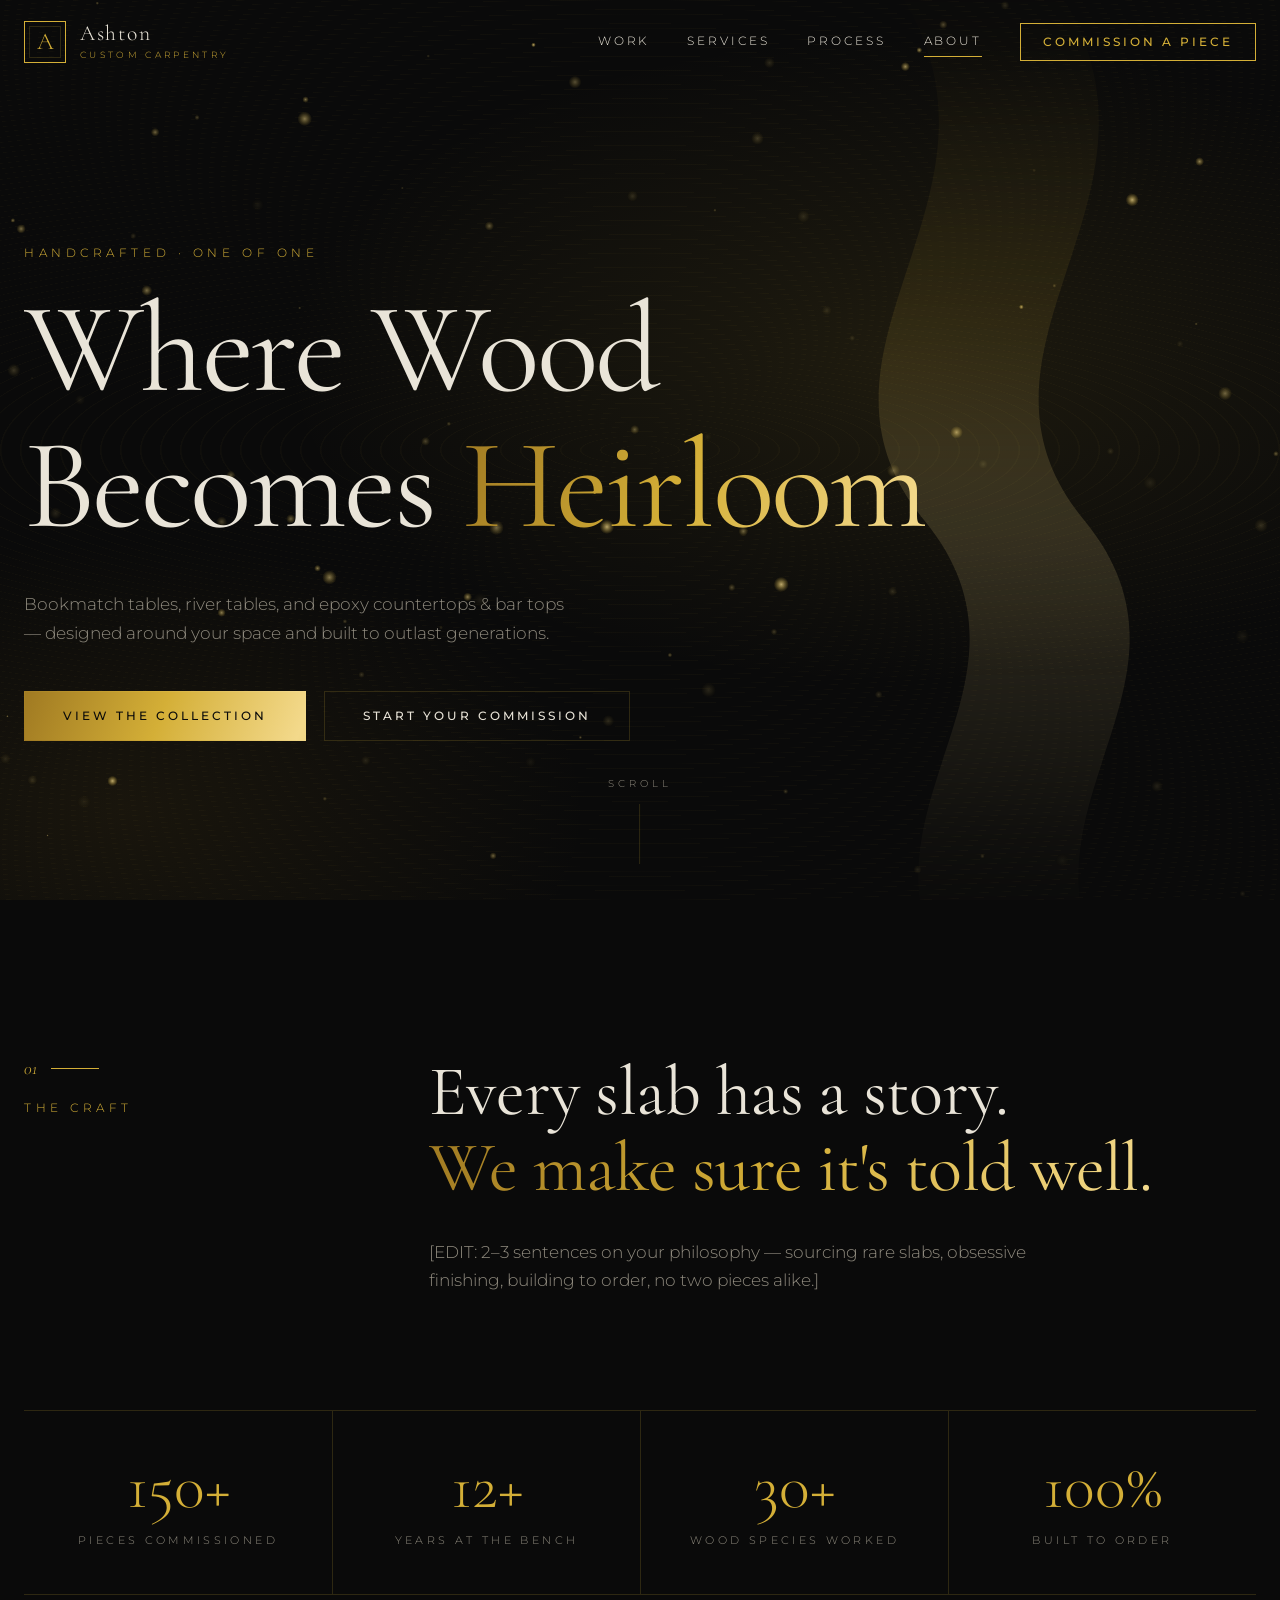
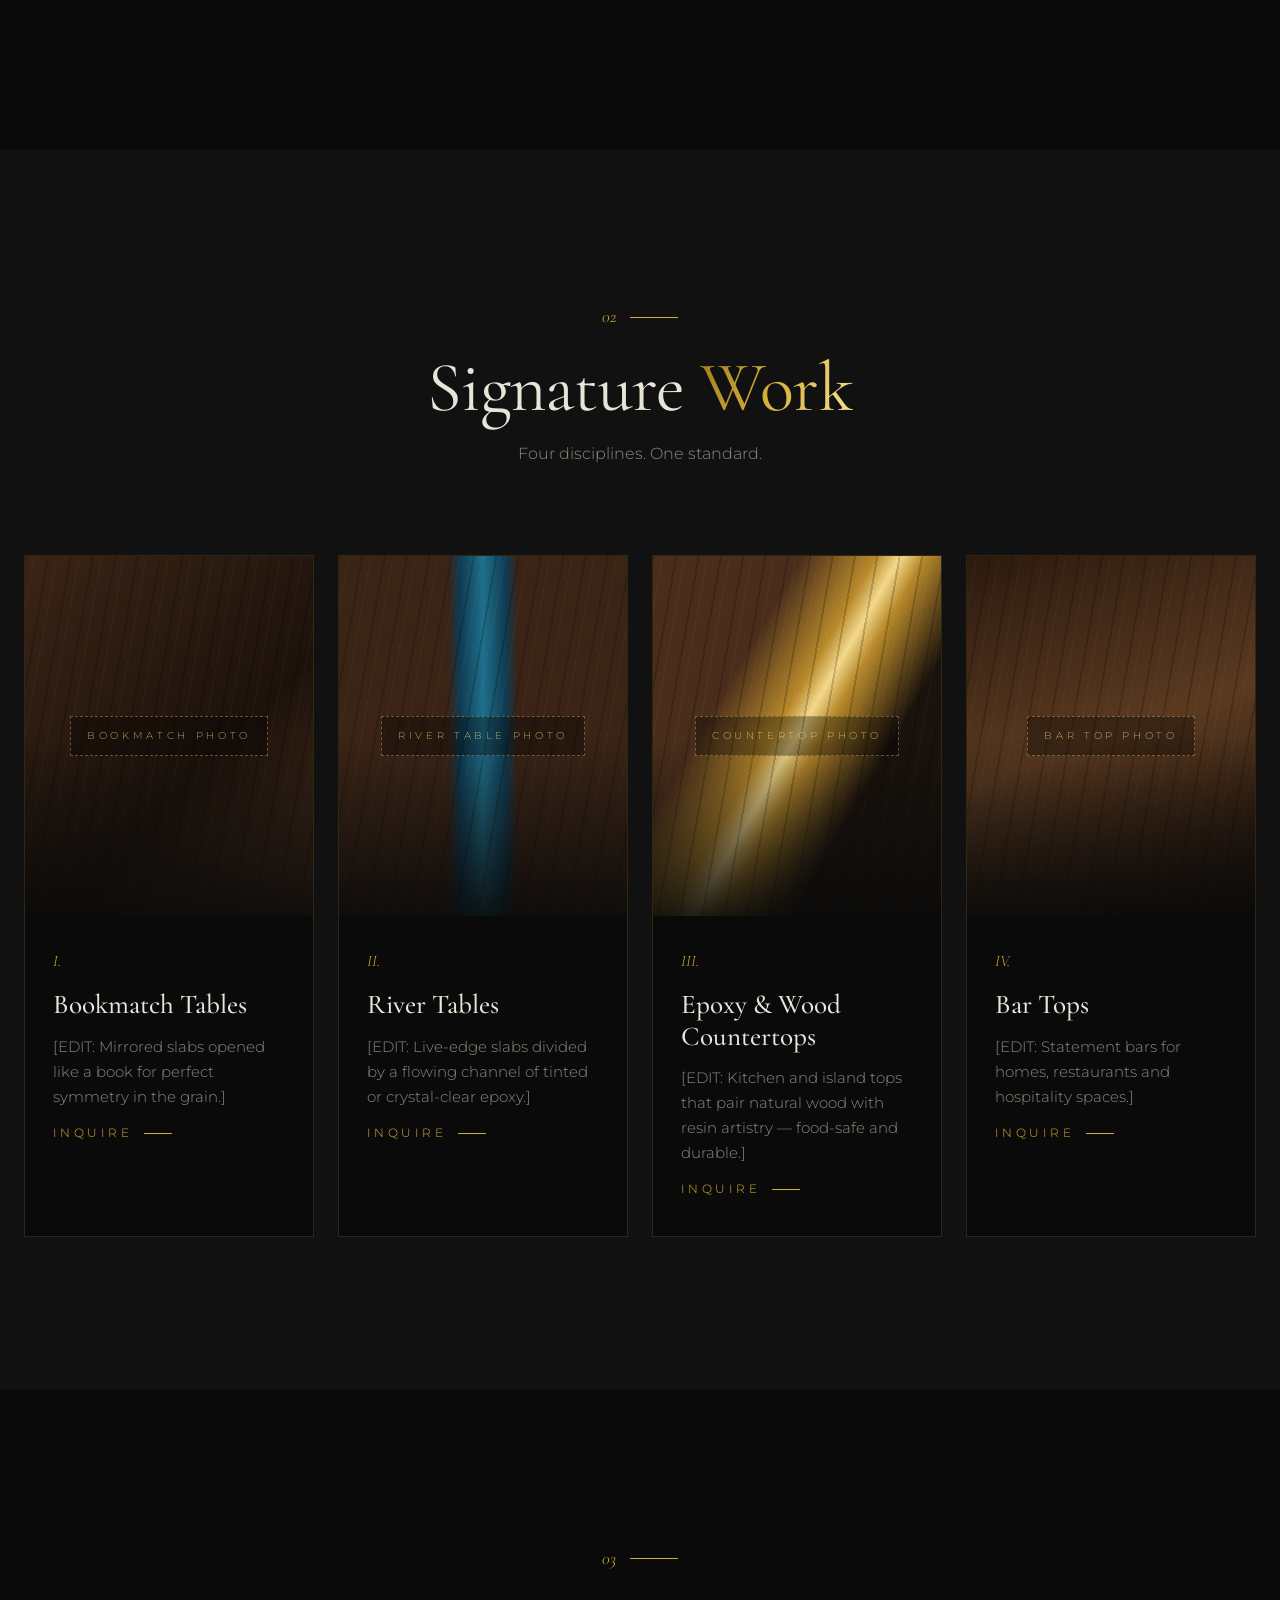
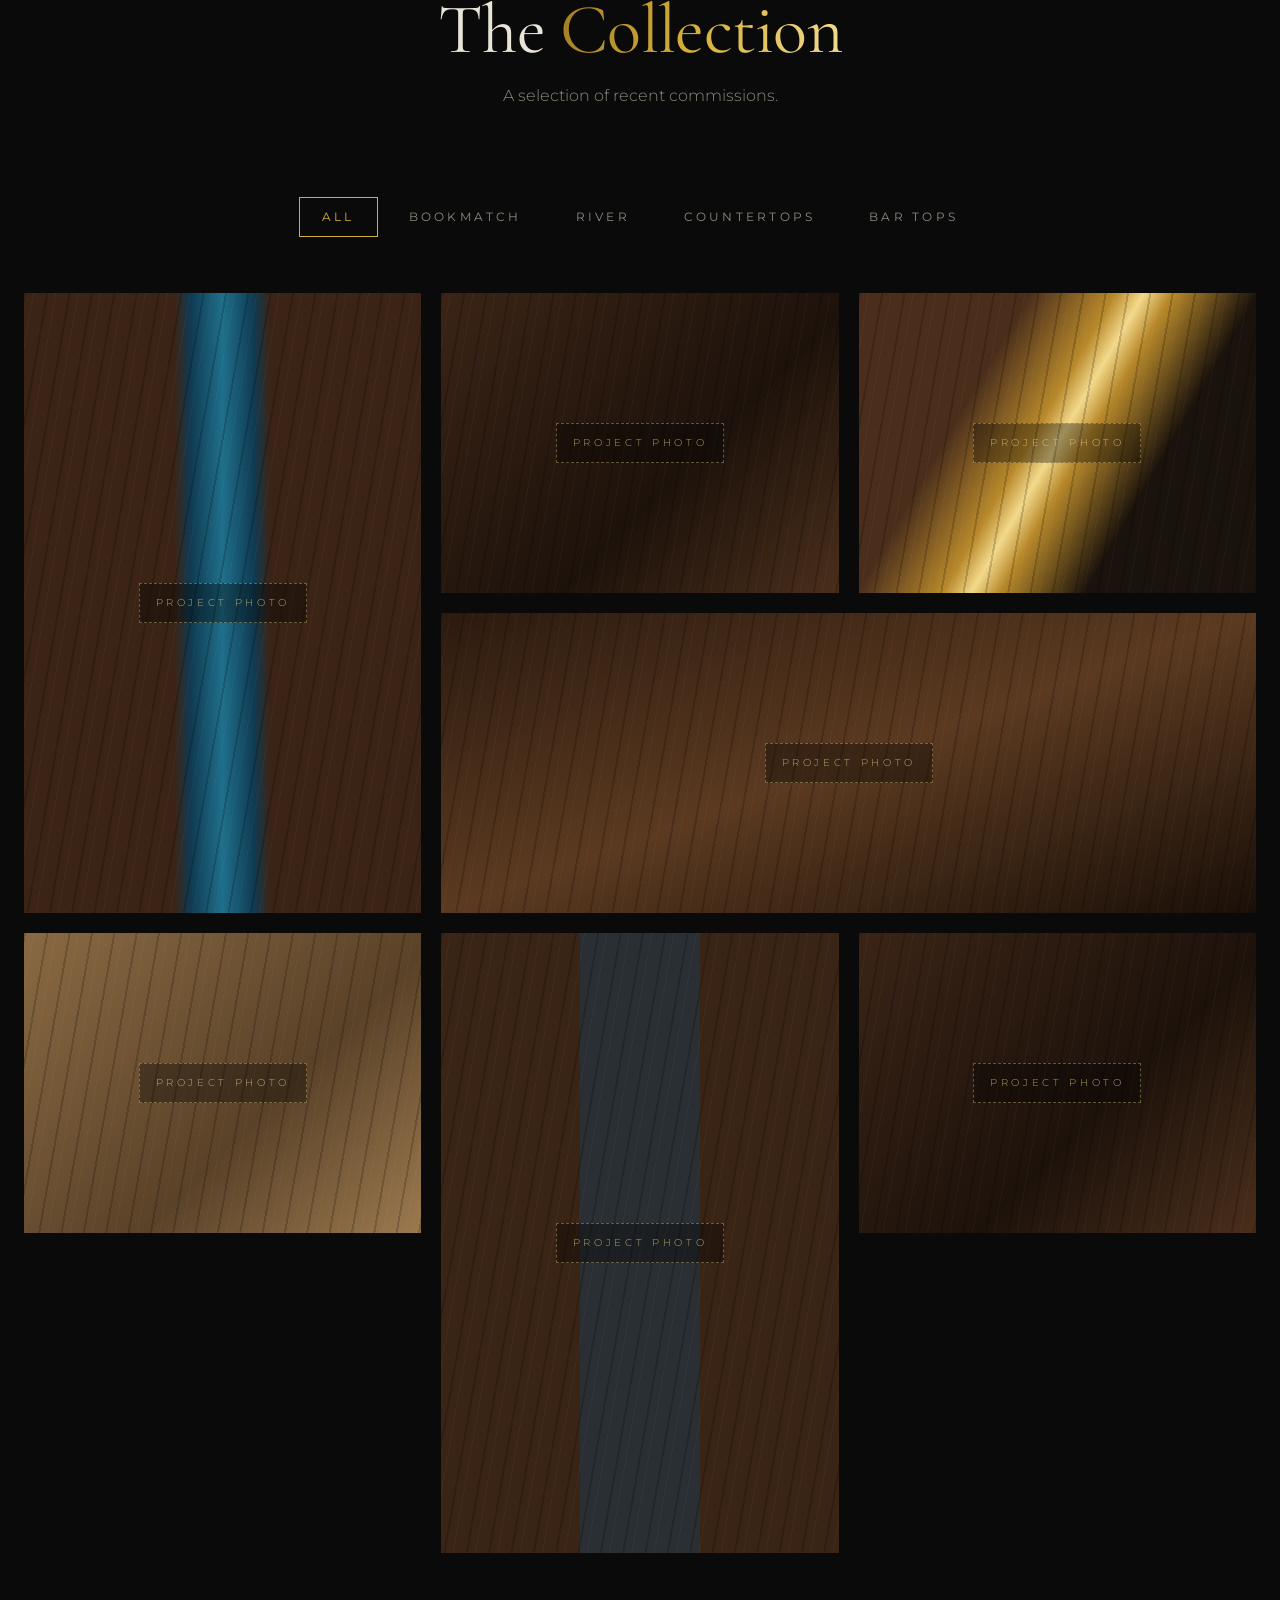
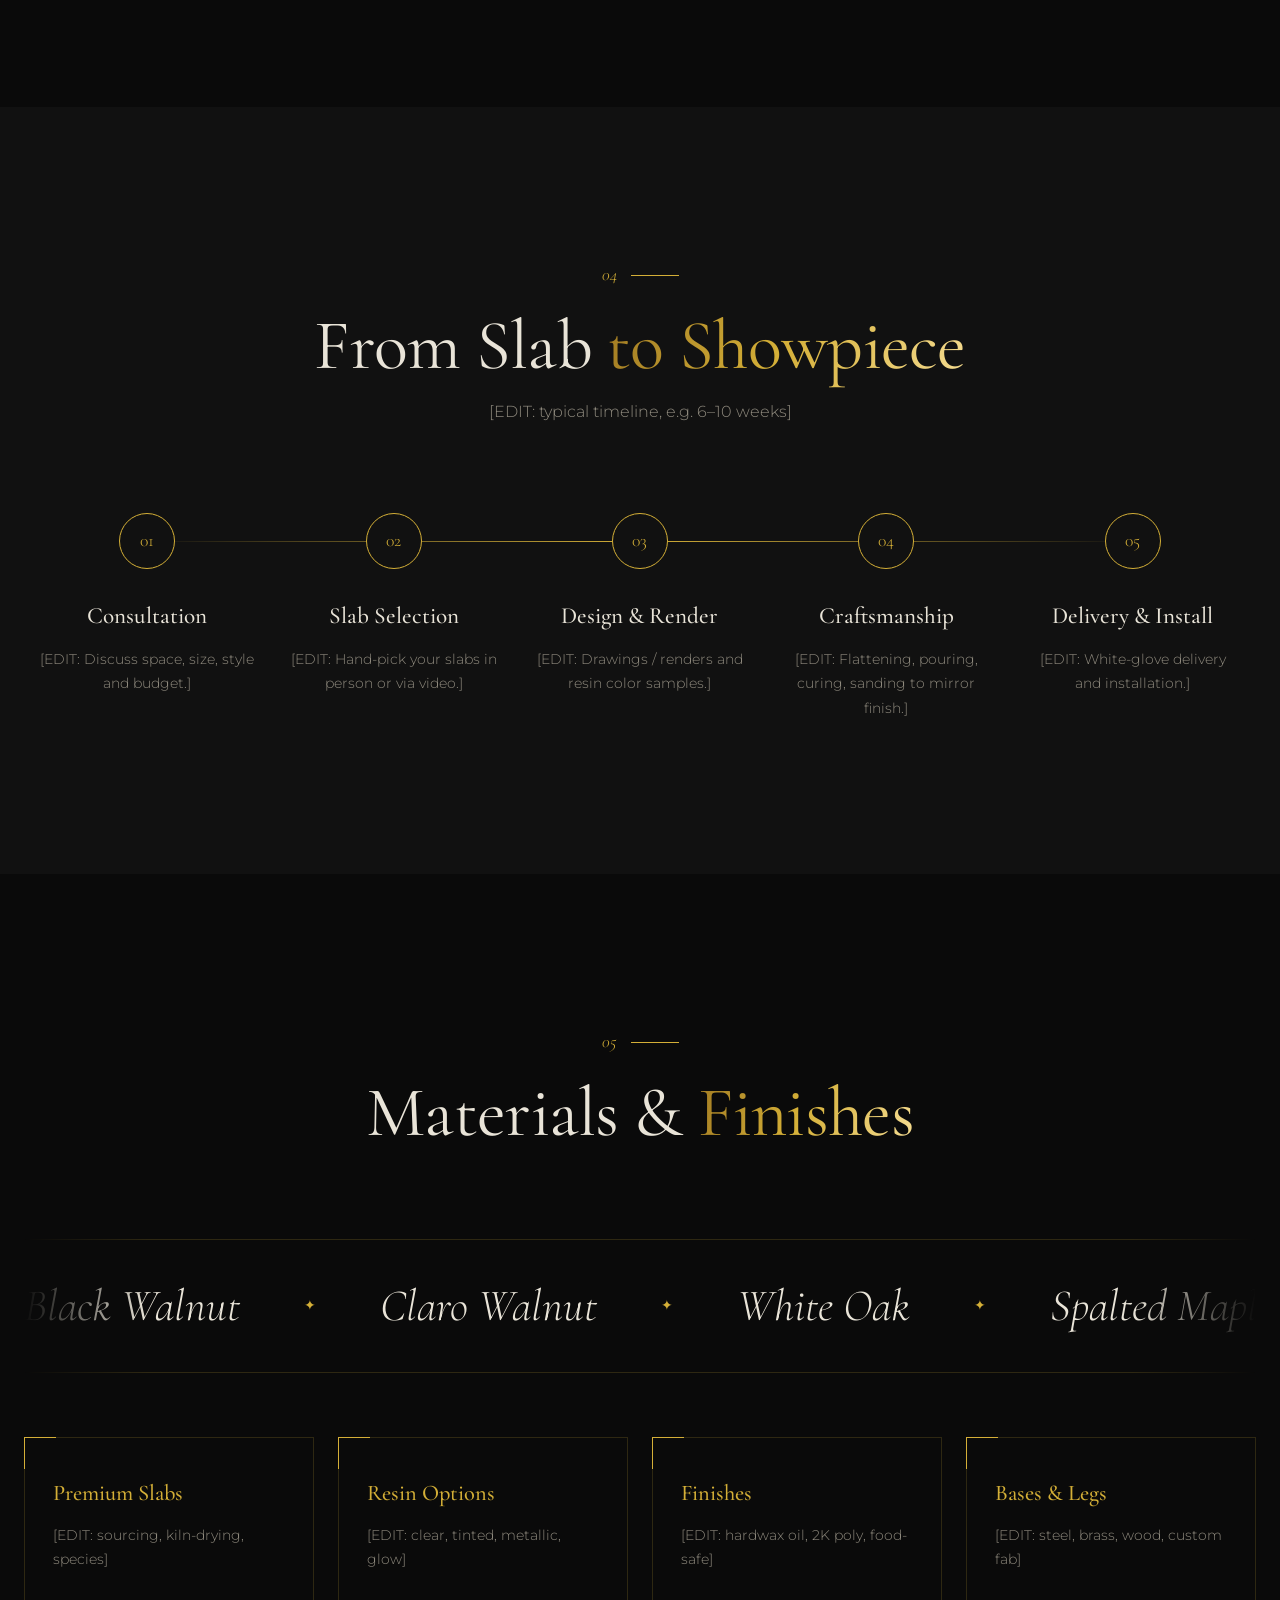
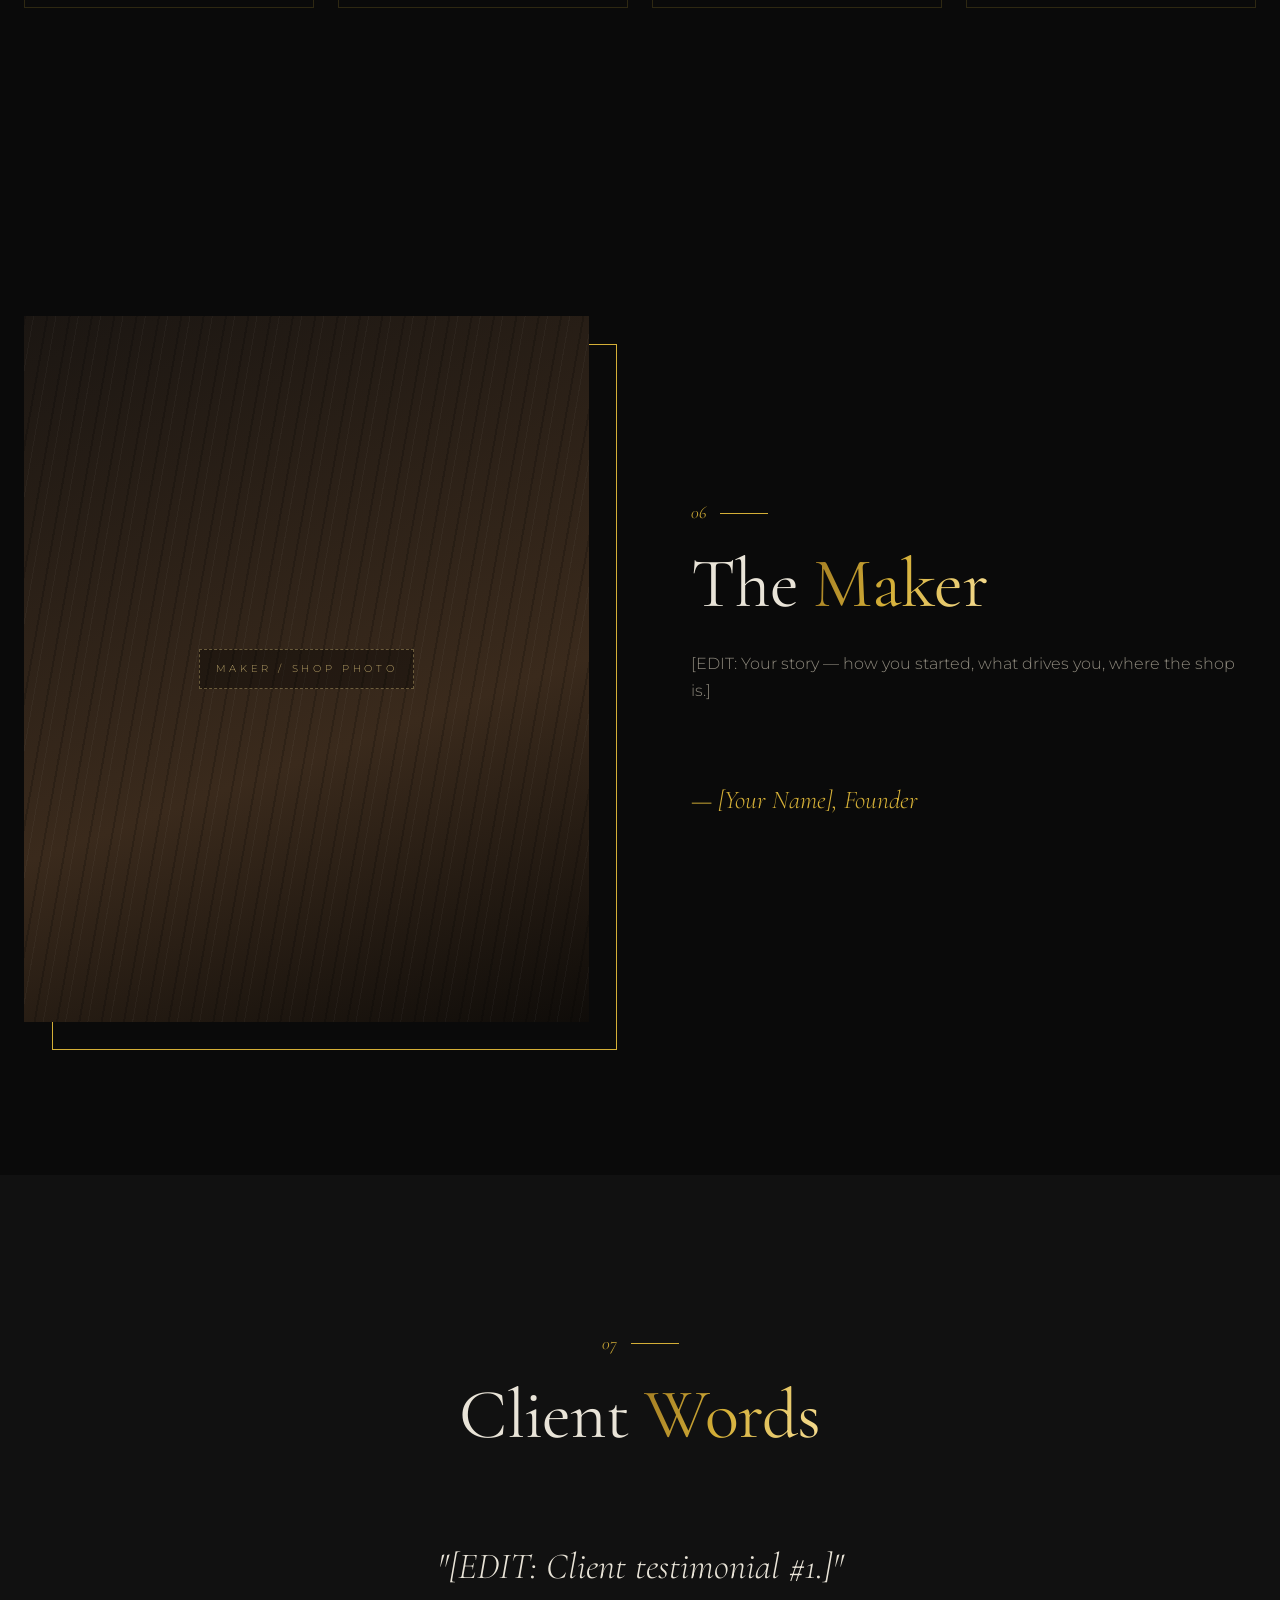
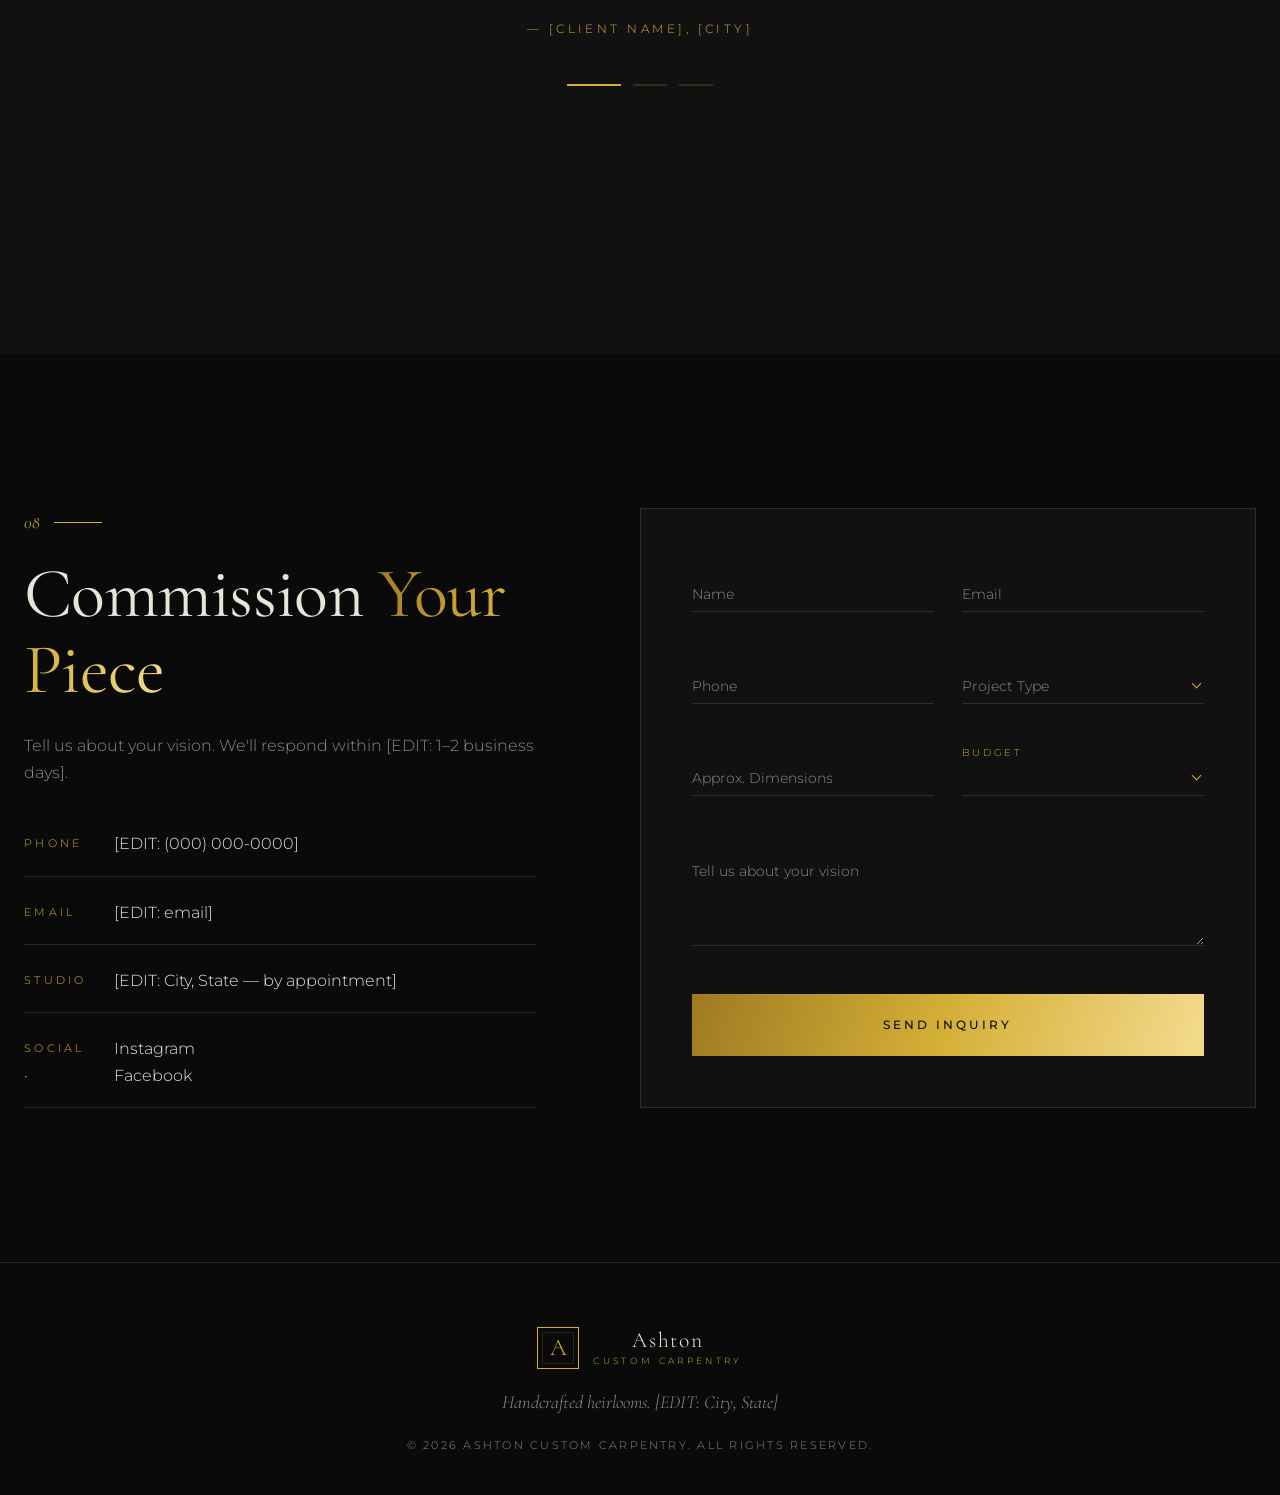
==== index.html @ ae039a25 "Add black & gold single-page site outline for Netlify Hero with preloader, gold-dust canvas, river g" ====
<!doctype html>
<html lang="en">
<head>
  <meta charset="utf-8">
  <meta name="viewport" content="width=device-width, initial-scale=1">
  <title>Ashton Custom Carpentry | Bookmatch, River &amp; Epoxy Tables</title>
  <meta name="description" content="Heirloom-quality custom woodwork — bookmatch tables, river tables, epoxy and live-edge countertops and bar tops. [EDIT: add city / service area]">
  <meta property="og:title" content="Ashton Custom Carpentry">
  <meta property="og:description" content="One-of-a-kind tables, countertops and bar tops, handcrafted to order.">
  <meta property="og:type" content="website">
  <!-- TODO: add og:image once photos are ready -->
  <link rel="icon" href="data:image/svg+xml,<svg xmlns='http://www.w3.org/2000/svg' viewBox='0 0 64 64'><rect width='64' height='64' fill='%230b0b0b'/><text x='50%25' y='58%25' text-anchor='middle' dominant-baseline='middle' font-family='Georgia,serif' font-size='38' fill='%23d4af37'>A</text></svg>">
  <link rel="preconnect" href="https://fonts.googleapis.com">
  <link rel="preconnect" href="https://fonts.gstatic.com" crossorigin>
  <link href="https://fonts.googleapis.com/css2?family=Cormorant+Garamond:ital,wght@0,400;0,500;0,600;1,400&family=Montserrat:wght@300;400;500;600&display=swap" rel="stylesheet">
  <link rel="stylesheet" href="css/styles.css">
</head>
<body>

  <!-- ===== PRELOADER ===== -->
  <div class="preloader" aria-hidden="true">
    <div class="preloader__mark">
      <span class="preloader__letter">A</span>
      <span class="preloader__line"></span>
    </div>
  </div>

  <!-- ===== NAV / ANIMATED HEADER BAR ===== -->
  <header class="nav" id="nav">
    <div class="nav__inner container">
      <a href="#top" class="nav__logo" aria-label="Ashton Custom Carpentry home">
        <span class="nav__logo-mark">A</span>
        <span class="nav__logo-text">Ashton<em>Custom Carpentry</em></span>
      </a>
      <nav class="nav__links" aria-label="Primary">
        <a href="#work">Work</a>
        <a href="#services">Services</a>
        <a href="#process">Process</a>
        <a href="#about">About</a>
        <a href="#contact" class="btn btn--outline btn--sm">Commission a Piece</a>
      </nav>
      <button class="nav__toggle" aria-label="Open menu" aria-expanded="false">
        <span></span><span></span>
      </button>
    </div>
  </header>

  <main id="top">

    <!-- ===== 1. HERO ===== -->
    <section class="hero">
      <canvas class="hero__dust" aria-hidden="true"></canvas>
      <div class="hero__grain" aria-hidden="true"></div>
      <div class="hero__river" aria-hidden="true"></div>

      <div class="hero__content container">
        <p class="eyebrow reveal-up" style="--d:.2s">Handcrafted &middot; One of One</p>
        <h1 class="hero__title">
          <span class="line"><span class="word" style="--d:.35s">Where</span> <span class="word" style="--d:.45s">Wood</span></span>
          <span class="line"><span class="word" style="--d:.55s">Becomes</span> <span class="word gold-text" style="--d:.7s">Heirloom</span></span>
        </h1>
        <p class="hero__sub reveal-up" style="--d:1s">
          Bookmatch tables, river tables, and epoxy countertops &amp; bar tops —
          designed around your space and built to outlast generations.
          <!-- EDIT: refine tagline -->
        </p>
        <div class="hero__cta reveal-up" style="--d:1.15s">
          <a href="#work" class="btn btn--gold">View the Collection</a>
          <a href="#contact" class="btn btn--ghost">Start Your Commission</a>
        </div>
      </div>

      <a href="#intro" class="hero__scroll" aria-label="Scroll down">
        <span>Scroll</span>
        <i></i>
      </a>
    </section>

    <!-- ===== 2. INTRO / STATEMENT ===== -->
    <section class="intro section" id="intro">
      <div class="container intro__grid">
        <div class="intro__label reveal">
          <span class="section-num">01</span>
          <span class="section-tag">The Craft</span>
        </div>
        <div class="intro__copy">
          <h2 class="display reveal">Every slab has a story.<br><span class="gold-text">We make sure it's told well.</span></h2>
          <p class="reveal">[EDIT: 2–3 sentences on your philosophy — sourcing rare slabs, obsessive finishing, building to order, no two pieces alike.]</p>
        </div>
      </div>
      <div class="container stats">
        <div class="stat reveal"><span class="stat__num" data-count="150">0</span><span class="stat__plus">+</span><p>Pieces Commissioned</p></div>
        <div class="stat reveal"><span class="stat__num" data-count="12">0</span><span class="stat__plus">+</span><p>Years at the Bench</p></div>
        <div class="stat reveal"><span class="stat__num" data-count="30">0</span><span class="stat__plus">+</span><p>Wood Species Worked</p></div>
        <div class="stat reveal"><span class="stat__num" data-count="100">0</span><span class="stat__plus">%</span><p>Built to Order</p></div>
      </div>
      <!-- EDIT: replace placeholder stats with real numbers -->
    </section>

    <!-- ===== 3. SIGNATURE SERVICES ===== -->
    <section class="services section" id="services">
      <div class="container">
        <header class="section-head reveal">
          <span class="section-num">02</span>
          <h2 class="display">Signature <span class="gold-text">Work</span></h2>
          <p>Four disciplines. One standard.</p>
        </header>

        <div class="services__grid">
          <article class="card reveal" style="--d:0s">
            <div class="card__media ph ph--walnut"><span>Bookmatch Photo</span></div>
            <div class="card__body">
              <span class="card__num">I.</span>
              <h3>Bookmatch Tables</h3>
              <p>[EDIT: Mirrored slabs opened like a book for perfect symmetry in the grain.]</p>
              <a href="#contact" class="link-arrow">Inquire</a>
            </div>
          </article>
          <article class="card reveal" style="--d:.1s">
            <div class="card__media ph ph--river"><span>River Table Photo</span></div>
            <div class="card__body">
              <span class="card__num">II.</span>
              <h3>River Tables</h3>
              <p>[EDIT: Live-edge slabs divided by a flowing channel of tinted or crystal-clear epoxy.]</p>
              <a href="#contact" class="link-arrow">Inquire</a>
            </div>
          </article>
          <article class="card reveal" style="--d:.2s">
            <div class="card__media ph ph--epoxy"><span>Countertop Photo</span></div>
            <div class="card__body">
              <span class="card__num">III.</span>
              <h3>Epoxy &amp; Wood Countertops</h3>
              <p>[EDIT: Kitchen and island tops that pair natural wood with resin artistry — food-safe and durable.]</p>
              <a href="#contact" class="link-arrow">Inquire</a>
            </div>
          </article>
          <article class="card reveal" style="--d:.3s">
            <div class="card__media ph ph--bar"><span>Bar Top Photo</span></div>
            <div class="card__body">
              <span class="card__num">IV.</span>
              <h3>Bar Tops</h3>
              <p>[EDIT: Statement bars for homes, restaurants and hospitality spaces.]</p>
              <a href="#contact" class="link-arrow">Inquire</a>
            </div>
          </article>
        </div>
      </div>
    </section>

    <!-- ===== 4. PORTFOLIO / GALLERY ===== -->
    <section class="work section" id="work">
      <div class="container">
        <header class="section-head reveal">
          <span class="section-num">03</span>
          <h2 class="display">The <span class="gold-text">Collection</span></h2>
          <p>A selection of recent commissions.</p>
        </header>

        <div class="filters reveal" role="tablist" aria-label="Filter portfolio">
          <button class="filter is-active" data-filter="all">All</button>
          <button class="filter" data-filter="bookmatch">Bookmatch</button>
          <button class="filter" data-filter="river">River</button>
          <button class="filter" data-filter="counter">Countertops</button>
          <button class="filter" data-filter="bar">Bar Tops</button>
        </div>

        <!-- EDIT: replace each .ph div with <img src="images/gallery/..." alt="..."> -->
        <div class="gallery">
          <figure class="gallery__item tall reveal" data-cat="river">
            <div class="ph ph--river"><span>Project Photo</span></div>
            <figcaption><span>River Table</span><h4>[Project Name] — Black Walnut &amp; Azure Resin</h4></figcaption>
          </figure>
          <figure class="gallery__item reveal" data-cat="bookmatch">
            <div class="ph ph--walnut"><span>Project Photo</span></div>
            <figcaption><span>Bookmatch</span><h4>[Project Name] — Claro Walnut</h4></figcaption>
          </figure>
          <figure class="gallery__item reveal" data-cat="counter">
            <div class="ph ph--epoxy"><span>Project Photo</span></div>
            <figcaption><span>Countertop</span><h4>[Project Name] — Maple Island</h4></figcaption>
          </figure>
          <figure class="gallery__item wide reveal" data-cat="bar">
            <div class="ph ph--bar"><span>Project Photo</span></div>
            <figcaption><span>Bar Top</span><h4>[Project Name] — 14ft Live-Edge Bar</h4></figcaption>
          </figure>
          <figure class="gallery__item reveal" data-cat="bookmatch">
            <div class="ph ph--oak"><span>Project Photo</span></div>
            <figcaption><span>Bookmatch</span><h4>[Project Name] — White Oak Dining</h4></figcaption>
          </figure>
          <figure class="gallery__item tall reveal" data-cat="river">
            <div class="ph ph--smoke"><span>Project Photo</span></div>
            <figcaption><span>River Table</span><h4>[Project Name] — Smoked Resin</h4></figcaption>
          </figure>
          <figure class="gallery__item reveal" data-cat="counter">
            <div class="ph ph--walnut"><span>Project Photo</span></div>
            <figcaption><span>Countertop</span><h4>[Project Name] — Walnut Kitchen</h4></figcaption>
          </figure>
        </div>
      </div>
    </section>

    <!-- ===== 5. PROCESS ===== -->
    <section class="process section" id="process">
      <div class="container">
        <header class="section-head reveal">
          <span class="section-num">04</span>
          <h2 class="display">From Slab <span class="gold-text">to Showpiece</span></h2>
          <p>[EDIT: typical timeline, e.g. 6–10 weeks]</p>
        </header>
        <ol class="timeline">
          <li class="step reveal"><span class="step__num">01</span><h3>Consultation</h3><p>[EDIT: Discuss space, size, style and budget.]</p></li>
          <li class="step reveal"><span class="step__num">02</span><h3>Slab Selection</h3><p>[EDIT: Hand-pick your slabs in person or via video.]</p></li>
          <li class="step reveal"><span class="step__num">03</span><h3>Design &amp; Render</h3><p>[EDIT: Drawings / renders and resin color samples.]</p></li>
          <li class="step reveal"><span class="step__num">04</span><h3>Craftsmanship</h3><p>[EDIT: Flattening, pouring, curing, sanding to mirror finish.]</p></li>
          <li class="step reveal"><span class="step__num">05</span><h3>Delivery &amp; Install</h3><p>[EDIT: White-glove delivery and installation.]</p></li>
        </ol>
      </div>
    </section>

    <!-- ===== 6. MATERIALS ===== -->
    <section class="materials section">
      <div class="container">
        <header class="section-head reveal">
          <span class="section-num">05</span>
          <h2 class="display">Materials &amp; <span class="gold-text">Finishes</span></h2>
        </header>
        <div class="marquee" aria-label="Wood species">
          <div class="marquee__track">
            <span>Black Walnut</span><span>Claro Walnut</span><span>White Oak</span><span>Spalted Maple</span><span>Monkeypod</span><span>Cherry</span><span>Elm</span><span>Sapele</span><span>Cedar</span>
            <span>Black Walnut</span><span>Claro Walnut</span><span>White Oak</span><span>Spalted Maple</span><span>Monkeypod</span><span>Cherry</span><span>Elm</span><span>Sapele</span><span>Cedar</span>
          </div>
        </div>
        <div class="materials__grid">
          <div class="mat reveal"><h4>Premium Slabs</h4><p>[EDIT: sourcing, kiln-drying, species]</p></div>
          <div class="mat reveal"><h4>Resin Options</h4><p>[EDIT: clear, tinted, metallic, glow]</p></div>
          <div class="mat reveal"><h4>Finishes</h4><p>[EDIT: hardwax oil, 2K poly, food-safe]</p></div>
          <div class="mat reveal"><h4>Bases &amp; Legs</h4><p>[EDIT: steel, brass, wood, custom fab]</p></div>
        </div>
      </div>
    </section>

    <!-- ===== 7. ABOUT ===== -->
    <section class="about section" id="about">
      <div class="container about__grid">
        <div class="about__media reveal">
          <div class="ph ph--shop"><span>Maker / Shop Photo</span></div>
          <div class="about__frame" aria-hidden="true"></div>
        </div>
        <div class="about__copy">
          <span class="section-num reveal">06</span>
          <h2 class="display reveal">The <span class="gold-text">Maker</span></h2>
          <p class="reveal">[EDIT: Your story — how you started, what drives you, where the shop is.]</p>
          <p class="reveal">[EDIT: What sets you apart — attention to detail, materials, service.]</p>
          <p class="signature reveal">— [Your Name], Founder</p>
        </div>
      </div>
    </section>

    <!-- ===== 8. TESTIMONIALS ===== -->
    <section class="testimonials section">
      <div class="container">
        <header class="section-head reveal">
          <span class="section-num">07</span>
          <h2 class="display">Client <span class="gold-text">Words</span></h2>
        </header>
        <div class="quotes reveal">
          <blockquote class="quote is-active">
            <p>"[EDIT: Client testimonial #1.]"</p>
            <cite>— [Client Name], [City]</cite>
          </blockquote>
          <blockquote class="quote">
            <p>"[EDIT: Client testimonial #2.]"</p>
            <cite>— [Client Name], [City]</cite>
          </blockquote>
          <blockquote class="quote">
            <p>"[EDIT: Client testimonial #3.]"</p>
            <cite>— [Client Name], [City]</cite>
          </blockquote>
          <div class="quotes__dots" role="tablist" aria-label="Testimonials"></div>
        </div>
      </div>
    </section>

    <!-- ===== 9. CONTACT / COMMISSION ===== -->
    <section class="contact section" id="contact">
      <div class="container contact__grid">
        <div class="contact__copy">
          <span class="section-num reveal">08</span>
          <h2 class="display reveal">Commission <span class="gold-text">Your Piece</span></h2>
          <p class="reveal">Tell us about your vision. We'll respond within [EDIT: 1–2 business days].</p>
          <ul class="contact__info reveal">
            <li><span>Phone</span><a href="tel:+10000000000">[EDIT: (000) 000-0000]</a></li>
            <li><span>Email</span><a href="mailto:hello@example.com">[EDIT: email]</a></li>
            <li><span>Studio</span>[EDIT: City, State — by appointment]</li>
            <li><span>Social</span><a href="#">Instagram</a> &middot; <a href="#">Facebook</a></li>
          </ul>
        </div>

        <!-- Netlify Forms: submissions appear in the Netlify dashboard automatically -->
        <form class="form reveal" name="commission" method="POST" data-netlify="true" netlify-honeypot="bot-field" action="/thanks.html">
          <input type="hidden" name="form-name" value="commission">
          <p class="hidden"><label>Don't fill this out: <input name="bot-field"></label></p>
          <div class="form__row">
            <label class="field"><input type="text" name="name" required placeholder=" "><span>Name</span></label>
            <label class="field"><input type="email" name="email" required placeholder=" "><span>Email</span></label>
          </div>
          <div class="form__row">
            <label class="field"><input type="tel" name="phone" placeholder=" "><span>Phone</span></label>
            <label class="field field--select">
              <select name="project" required>
                <option value="" disabled selected></option>
                <option>Bookmatch Table</option>
                <option>River Table</option>
                <option>Epoxy / Wood Countertop</option>
                <option>Bar Top</option>
                <option>Something Else</option>
              </select>
              <span>Project Type</span>
            </label>
          </div>
          <div class="form__row">
            <label class="field"><input type="text" name="dimensions" placeholder=" "><span>Approx. Dimensions</span></label>
            <label class="field field--select">
              <select name="budget">
                <option value="" disabled selected></option>
                <option>[EDIT: $2.5k – $5k]</option>
                <option>[EDIT: $5k – $10k]</option>
                <option>[EDIT: $10k +]</option>
              </select>
              <span>Budget</span>
            </label>
          </div>
          <label class="field"><textarea name="message" rows="4" placeholder=" "></textarea><span>Tell us about your vision</span></label>
          <button type="submit" class="btn btn--gold btn--block">Send Inquiry</button>
        </form>
      </div>
    </section>

  </main>

  <!-- ===== FOOTER ===== -->
  <footer class="footer">
    <div class="container footer__inner">
      <a href="#top" class="nav__logo">
        <span class="nav__logo-mark">A</span>
        <span class="nav__logo-text">Ashton<em>Custom Carpentry</em></span>
      </a>
      <p class="footer__tag">Handcrafted heirlooms. [EDIT: City, State]</p>
      <p class="footer__copy">&copy; <span id="year"></span> Ashton Custom Carpentry. All rights reserved.</p>
    </div>
  </footer>

  <script src="js/main.js"></script>
</body>
</html>
---- css/styles.css ----
/* =========================================================
   Ashton Custom Carpentry — Black & Gold
   ========================================================= */

:root {
  --black: #0a0a0a;
  --black-2: #111111;
  --black-3: #181818;
  --line: rgba(212, 175, 55, 0.18);
  --gold: #d4af37;
  --gold-light: #f3d98b;
  --gold-deep: #a07a22;
  --gold-grad: linear-gradient(110deg, var(--gold-deep) 0%, var(--gold) 25%, var(--gold-light) 50%, var(--gold) 75%, var(--gold-deep) 100%);
  --text: #e9e4d8;
  --muted: #8f8a7e;
  --serif: "Cormorant Garamond", Georgia, serif;
  --sans: "Montserrat", system-ui, sans-serif;
  --ease: cubic-bezier(.22, 1, .36, 1);
  --nav-h: 84px;
}

*, *::before, *::after { box-sizing: border-box; margin: 0; padding: 0; }
html { scroll-behavior: smooth; overflow-x: clip; }
body {
  background: var(--black);
  color: var(--text);
  font-family: var(--sans);
  font-weight: 300;
  line-height: 1.7;
  overflow-x: hidden;
  -webkit-font-smoothing: antialiased;
}
body.is-loading { overflow: hidden; }
img { max-width: 100%; display: block; }
a { color: inherit; text-decoration: none; }
::selection { background: var(--gold); color: var(--black); }

.container { width: min(1240px, 100% - 48px); margin-inline: auto; }
.section { padding: clamp(80px, 12vw, 160px) 0; position: relative; }
.hidden { display: none; }

/* ---------- Typography ---------- */
.display {
  font-family: var(--serif);
  font-weight: 400;
  font-size: clamp(2.4rem, 5.5vw, 4.4rem);
  line-height: 1.08;
  letter-spacing: -0.01em;
}
.eyebrow, .section-tag {
  font-size: .75rem;
  letter-spacing: .38em;
  text-transform: uppercase;
  color: var(--gold);
}
.section-num {
  font-family: var(--serif);
  font-style: italic;
  font-size: 1.1rem;
  color: var(--gold);
  display: inline-flex;
  align-items: center;
  gap: 14px;
}
.section-num::after { content: ""; width: 48px; height: 1px; background: var(--gold); }

.gold-text {
  background: var(--gold-grad);
  background-size: 200% auto;
  -webkit-background-clip: text;
  background-clip: text;
  color: transparent;
  animation: shimmer 6s linear infinite;
}
@keyframes shimmer { to { background-position: 200% center; } }

.section-head { text-align: center; margin-bottom: clamp(48px, 7vw, 88px); }
.section-head .display { margin: 18px 0 14px; }
.section-head p { color: var(--muted); }

/* ---------- Buttons ---------- */
.btn {
  --pad: 18px 38px;
  display: inline-flex; align-items: center; justify-content: center;
  padding: var(--pad);
  font: 500 .75rem/1 var(--sans);
  letter-spacing: .25em;
  text-transform: uppercase;
  border: 1px solid transparent;
  cursor: pointer;
  position: relative;
  overflow: hidden;
  transition: color .5s var(--ease), border-color .5s var(--ease), transform .5s var(--ease);
  isolation: isolate;
}
.btn--sm { --pad: 12px 22px; }
.btn--block { width: 100%; }
.btn--gold { background: var(--gold-grad); background-size: 200% auto; color: var(--black); animation: shimmer 6s linear infinite; }
.btn--gold::before, .btn--ghost::before, .btn--outline::before {
  content: ""; position: absolute; inset: 0; z-index: -1;
  transform: scaleX(0); transform-origin: right;
  transition: transform .6s var(--ease);
}
.btn--gold::before { background: var(--black); }
.btn--gold:hover { color: var(--gold); border-color: var(--gold); }
.btn--ghost, .btn--outline { border-color: var(--line); color: var(--text); }
.btn--outline { border-color: var(--gold); color: var(--gold); }
.btn--ghost::before, .btn--outline::before { background: var(--gold); }
.btn--ghost:hover, .btn--outline:hover { color: var(--black); border-color: var(--gold); }
.btn:hover::before { transform: scaleX(1); transform-origin: left; }
.btn:active { transform: scale(.98); }

.link-arrow {
  font-size: .72rem; letter-spacing: .3em; text-transform: uppercase; color: var(--gold);
  display: inline-flex; align-items: center; gap: 12px;
}
.link-arrow::after { content: ""; width: 28px; height: 1px; background: currentColor; transition: width .5s var(--ease); }
.link-arrow:hover::after { width: 56px; }

/* ---------- Preloader ---------- */
.preloader {
  position: fixed; inset: 0; z-index: 1000;
  background: var(--black);
  display: grid; place-items: center;
  transition: opacity .8s var(--ease) .2s, visibility .8s .2s;
}
.preloader.is-done { opacity: 0; visibility: hidden; }
.preloader__mark { display: grid; justify-items: center; gap: 18px; }
.preloader__letter {
  font-family: var(--serif); font-size: 5rem; line-height: 1;
  background: var(--gold-grad); background-size: 200% auto;
  -webkit-background-clip: text; background-clip: text; color: transparent;
  animation: shimmer 2s linear infinite, fadeIn 1s var(--ease) both;
}
.preloader__line { width: 120px; height: 1px; background: var(--line); position: relative; overflow: hidden; }
.preloader__line::after {
  content: ""; position: absolute; inset: 0; background: var(--gold);
  transform: translateX(-100%); animation: load 1.2s var(--ease) forwards;
}
@keyframes load { to { transform: translateX(0); } }
@keyframes fadeIn { from { opacity: 0; transform: translateY(10px); } }

/* ---------- Nav ---------- */
.nav {
  position: fixed; inset: 0 0 auto; z-index: 100;
  height: var(--nav-h);
  display: flex; align-items: center;
  transition: background .5s var(--ease), height .5s var(--ease), border-color .5s, transform .5s var(--ease);
  border-bottom: 1px solid transparent;
  transform: translateY(-100%);
}
body.is-ready .nav { transform: none; transition-delay: 0s, 0s, 0s, 1.2s; }
.nav.is-scrolled {
  --nav-h: 68px;
  background: rgba(10, 10, 10, .82);
  backdrop-filter: blur(14px);
  border-color: var(--line);
}
.nav.is-hidden { transform: translateY(-100%) !important; }
.nav__inner { display: flex; align-items: center; justify-content: space-between; }
.nav__logo { display: flex; align-items: center; gap: 14px; }
.nav__logo-mark {
  width: 42px; height: 42px; display: grid; place-items: center;
  border: 1px solid var(--gold); font-family: var(--serif); font-size: 1.5rem; color: var(--gold);
  position: relative; transition: transform .8s var(--ease);
}
.nav__logo-mark::before {
  content: ""; position: absolute; inset: 4px; border: 1px solid var(--line);
}
.nav__logo:hover .nav__logo-mark { transform: rotate(90deg); }
.nav__logo-text { font-family: var(--serif); font-size: 1.35rem; letter-spacing: .08em; line-height: 1; display: grid; }
.nav__logo-text em { font-family: var(--sans); font-style: normal; font-size: .55rem; letter-spacing: .38em; text-transform: uppercase; color: var(--gold); margin-top: 6px; }
.nav__links { display: flex; align-items: center; gap: 38px; }
.nav__links a:not(.btn) {
  font-size: .72rem; letter-spacing: .25em; text-transform: uppercase; position: relative; padding: 6px 0;
}
.nav__links a:not(.btn)::after {
  content: ""; position: absolute; left: 0; bottom: 0; height: 1px; width: 100%;
  background: var(--gold); transform: scaleX(0); transform-origin: right; transition: transform .5s var(--ease);
}
.nav__links a:not(.btn):hover::after, .nav__links a.is-current::after { transform: scaleX(1); transform-origin: left; }
.nav__toggle { display: none; background: none; border: 0; width: 34px; height: 20px; position: relative; cursor: pointer; }
.nav__toggle span { position: absolute; left: 0; width: 100%; height: 1px; background: var(--gold); transition: transform .5s var(--ease), top .5s var(--ease); }
.nav__toggle span:first-child { top: 4px; }
.nav__toggle span:last-child { top: 15px; }
.nav.is-open .nav__toggle span:first-child { top: 10px; transform: rotate(45deg); }
.nav.is-open .nav__toggle span:last-child { top: 10px; transform: rotate(-45deg); }

/* ---------- Hero (animated header) ---------- */
.hero {
  position: relative; min-height: 100svh;
  display: grid; align-items: center;
  overflow: hidden;
  background:
    radial-gradient(ellipse 80% 60% at 70% 40%, rgba(212,175,55,.10), transparent 60%),
    radial-gradient(ellipse 60% 50% at 10% 90%, rgba(160,122,34,.10), transparent 60%),
    var(--black);
}
.hero__dust { position: absolute; inset: 0; width: 100%; height: 100%; }
.hero__grain {
  position: absolute; inset: -50%;
  background: repeating-radial-gradient(ellipse 120% 40% at 50% 50%, transparent 0 18px, rgba(212,175,55,.035) 19px 20px);
  animation: grainDrift 40s linear infinite;
  opacity: .9;
}
@keyframes grainDrift { to { transform: rotate(360deg) scale(1.1); } }
.hero__river {
  position: absolute; right: -10%; top: 0; width: 55%; height: 100%;
  background: linear-gradient(180deg, transparent, rgba(212,175,55,.12) 40%, rgba(243,217,139,.18) 55%, transparent);
  filter: blur(60px);
  clip-path: path("M200,0 C320,200 80,350 220,520 C360,690 120,820 260,1000 L420,1000 C280,820 520,690 380,520 C240,350 480,200 360,0 Z");
  animation: riverFlow 12s ease-in-out infinite alternate;
}
@keyframes riverFlow { to { transform: translateY(-4%) translateX(-3%) scale(1.05); opacity: .6; } }

.hero__content { position: relative; z-index: 2; padding-top: var(--nav-h); }
.hero__title {
  font-family: var(--serif); font-weight: 400;
  font-size: clamp(3.2rem, 10vw, 8.5rem);
  line-height: .98; letter-spacing: -.02em;
  margin: 24px 0 32px;
}
.hero__title .line { display: block; overflow: hidden; padding-bottom: .08em; }
.hero__title .word { display: inline-block; transform: translateY(110%); }
body.is-ready .hero__title .word { animation: rise 1.3s var(--ease) var(--d, 0s) forwards; }
@keyframes rise { to { transform: translateY(0); } }
.hero__sub { max-width: 560px; color: var(--muted); font-size: 1.05rem; }
.hero__cta { display: flex; flex-wrap: wrap; gap: 18px; margin-top: 44px; }

.reveal-up { opacity: 0; transform: translateY(24px); }
body.is-ready .reveal-up { animation: fadeUp 1.1s var(--ease) var(--d, 0s) forwards; }
@keyframes fadeUp { to { opacity: 1; transform: none; } }

.hero__scroll {
  position: absolute; left: 50%; bottom: 36px; transform: translateX(-50%); z-index: 2;
  display: grid; justify-items: center; gap: 12px;
  font-size: .62rem; letter-spacing: .4em; text-transform: uppercase; color: var(--muted);
}
.hero__scroll i { width: 1px; height: 60px; background: var(--line); position: relative; overflow: hidden; }
.hero__scroll i::after {
  content: ""; position: absolute; left: 0; top: -100%; width: 100%; height: 100%;
  background: var(--gold); animation: scrollLine 2.2s var(--ease) infinite;
}
@keyframes scrollLine { to { top: 100%; } }

/* ---------- Scroll reveal ---------- */
.reveal { opacity: 0; transform: translateY(40px); transition: opacity 1.1s var(--ease) var(--d, 0s), transform 1.1s var(--ease) var(--d, 0s); }
.reveal.is-visible { opacity: 1; transform: none; }

/* ---------- Placeholder "wood" blocks (replace with real photos) ---------- */
.ph {
  position: relative; width: 100%; height: 100%; min-height: 260px;
  display: grid; place-items: center;
  background-color: #2a1a10;
  overflow: hidden;
}
.ph span {
  position: relative; z-index: 1;
  font-size: .65rem; letter-spacing: .35em; text-transform: uppercase;
  color: rgba(243,217,139,.7); border: 1px dashed rgba(243,217,139,.35); padding: 10px 16px;
  background: rgba(0,0,0,.35);
}
.ph::before {
  content: ""; position: absolute; inset: 0;
  background: repeating-linear-gradient(100deg, rgba(0,0,0,.18) 0 2px, transparent 2px 9px, rgba(255,255,255,.03) 9px 10px, transparent 10px 22px);
}
.ph--walnut { background: linear-gradient(135deg, #3b2416, #1d120b 60%, #4a2e1b); }
.ph--oak    { background: linear-gradient(135deg, #8a6a43, #5a4228 60%, #9c7a4f); }
.ph--bar    { background: linear-gradient(160deg, #2c1a0f, #5b3a20 50%, #1a0f08); }
.ph--shop   { background: linear-gradient(160deg, #1b1612, #3a2a1c 60%, #0f0c09); }
.ph--smoke  { background: linear-gradient(90deg, #3a2416 0 35%, #2a2f33 35% 65%, #3a2416 65%); }
.ph--river  { background: linear-gradient(90deg, #3b2416 0 38%, #0f3b52 42%, #1f6f8b 50%, #0f3b52 58%, #3b2416 62%); }
.ph--epoxy  { background: linear-gradient(120deg, #4a2e1b 0 30%, #b8892b 45%, #f3d98b 50%, #b8892b 55%, #1a120c 70%); }

/* ---------- Intro ---------- */
.intro__grid { display: grid; grid-template-columns: 1fr 2.4fr; gap: 60px; align-items: start; }
.intro__label { display: grid; gap: 14px; }
.intro__copy p { color: var(--muted); max-width: 640px; margin-top: 32px; font-size: 1.05rem; }
.stats {
  display: grid; grid-template-columns: repeat(4, 1fr);
  margin-top: clamp(64px, 9vw, 120px);
  border-top: 1px solid var(--line); border-bottom: 1px solid var(--line);
}
.stat { padding: 44px 24px; text-align: center; position: relative; }
.stat + .stat { border-left: 1px solid var(--line); }
.stat__num, .stat__plus { font-family: var(--serif); font-size: clamp(2.6rem, 5vw, 4rem); line-height: 1; color: var(--gold); }
.stat p { font-size: .7rem; letter-spacing: .3em; text-transform: uppercase; color: var(--muted); margin-top: 12px; }

/* ---------- Services ---------- */
.services { background: var(--black-2); }
.services__grid { display: grid; grid-template-columns: repeat(4, 1fr); gap: 24px; }
.card {
  background: var(--black); border: 1px solid var(--line);
  display: flex; flex-direction: column;
  transition: transform .8s var(--ease), border-color .6s, opacity 1.1s var(--ease) var(--d, 0s);
}
.card:hover { transform: translateY(-10px); border-color: var(--gold); }
.card__media { aspect-ratio: 4/5; height: auto; min-height: 0; }
.card__media::after {
  content: ""; position: absolute; inset: 0;
  background: linear-gradient(180deg, transparent 50%, rgba(10,10,10,.9));
}
.card:hover .card__media::before { transform: scale(1.08); }
.card__media::before { transition: transform 1.2s var(--ease); }
.card__body { padding: 32px 28px 36px; display: grid; gap: 14px; }
.card__num { font-family: var(--serif); font-style: italic; color: var(--gold); }
.card h3 { font-family: var(--serif); font-weight: 500; font-size: 1.7rem; line-height: 1.15; }
.card p { color: var(--muted); font-size: .92rem; }

/* ---------- Gallery ---------- */
.filters { display: flex; justify-content: center; flex-wrap: wrap; gap: 8px; margin-bottom: 56px; }
.filter {
  background: none; border: 1px solid transparent; color: var(--muted);
  font: 400 .72rem var(--sans); letter-spacing: .28em; text-transform: uppercase;
  padding: 12px 22px; cursor: pointer; transition: color .4s, border-color .4s;
}
.filter:hover { color: var(--text); }
.filter.is-active { color: var(--gold); border-color: var(--gold); }

.gallery {
  display: grid; grid-template-columns: repeat(3, 1fr);
  grid-auto-rows: 300px; grid-auto-flow: dense; gap: 20px;
}
.gallery__item { position: relative; overflow: hidden; cursor: pointer; }
.gallery__item.tall { grid-row: span 2; }
.gallery__item.wide { grid-column: span 2; }
.gallery__item.is-filtered { display: none; }
.gallery__item .ph, .gallery__item img { height: 100%; width: 100%; object-fit: cover; transition: transform 1.4s var(--ease); }
.gallery__item:hover .ph, .gallery__item:hover img { transform: scale(1.07); }
.gallery__item figcaption {
  position: absolute; inset: auto 0 0; padding: 28px;
  background: linear-gradient(transparent, rgba(10,10,10,.92));
  transform: translateY(30%); opacity: 0;
  transition: transform .7s var(--ease), opacity .7s var(--ease);
}
.gallery__item:hover figcaption { transform: none; opacity: 1; }
.gallery__item figcaption span { font-size: .65rem; letter-spacing: .32em; text-transform: uppercase; color: var(--gold); }
.gallery__item figcaption h4 { font-family: var(--serif); font-weight: 500; font-size: 1.35rem; margin-top: 6px; }
.gallery__item::after {
  content: ""; position: absolute; inset: 14px; border: 1px solid var(--gold);
  opacity: 0; transform: scale(1.04); transition: opacity .7s var(--ease), transform .7s var(--ease); pointer-events: none;
}
.gallery__item:hover::after { opacity: .6; transform: none; }

/* ---------- Process ---------- */
.process { background: var(--black-2); }
.timeline { list-style: none; display: grid; grid-template-columns: repeat(5, 1fr); gap: 0; position: relative; }
.timeline::before {
  content: ""; position: absolute; top: 28px; left: 10%; right: 10%; height: 1px;
  background: linear-gradient(90deg, transparent, var(--gold), transparent);
}
.step { text-align: center; padding: 0 16px; }
.step__num {
  width: 56px; height: 56px; margin: 0 auto 28px; display: grid; place-items: center;
  border: 1px solid var(--gold); background: var(--black-2); border-radius: 50%;
  font-family: var(--serif); color: var(--gold); font-size: 1.1rem; position: relative;
  transition: background .5s, color .5s;
}
.step:hover .step__num { background: var(--gold); color: var(--black); }
.step h3 { font-family: var(--serif); font-weight: 500; font-size: 1.45rem; margin-bottom: 10px; }
.step p { color: var(--muted); font-size: .9rem; }

/* ---------- Materials ---------- */
.marquee { overflow: hidden; border-block: 1px solid var(--line); padding: 28px 0; margin-bottom: 64px; mask-image: linear-gradient(90deg, transparent, #000 10%, #000 90%, transparent); }
.marquee__track { display: flex; gap: 64px; width: max-content; animation: marquee 40s linear infinite; }
.marquee__track span { font-family: var(--serif); font-style: italic; font-size: clamp(1.8rem, 3.5vw, 2.8rem); color: var(--text); white-space: nowrap; display: flex; align-items: center; gap: 64px; }
.marquee__track span::after { content: "✦"; font-style: normal; font-size: .9rem; color: var(--gold); }
.marquee:hover .marquee__track { animation-play-state: paused; }
@keyframes marquee { to { transform: translateX(-50%); } }
.materials__grid { display: grid; grid-template-columns: repeat(4, 1fr); gap: 24px; }
.mat { padding: 36px 28px; border: 1px solid var(--line); position: relative; transition: border-color .5s; }
.mat::before { content: ""; position: absolute; top: -1px; left: -1px; width: 32px; height: 32px; border-top: 1px solid var(--gold); border-left: 1px solid var(--gold); transition: width .6s var(--ease), height .6s var(--ease); }
.mat:hover::before { width: calc(100% + 2px); height: calc(100% + 2px); }
.mat h4 { font-family: var(--serif); font-weight: 500; font-size: 1.4rem; color: var(--gold); margin-bottom: 10px; }
.mat p { color: var(--muted); font-size: .9rem; }

/* ---------- About ---------- */
.about__grid { display: grid; grid-template-columns: 1fr 1fr; gap: clamp(48px, 8vw, 120px); align-items: center; }
.about__media { position: relative; }
.about__media .ph { aspect-ratio: 4/5; height: auto; }
.about__frame { position: absolute; inset: 28px -28px -28px 28px; border: 1px solid var(--gold); z-index: -1; }
.about__copy .display { margin: 18px 0 28px; }
.about__copy p { color: var(--muted); margin-bottom: 18px; }
.signature { font-family: var(--serif); font-style: italic; font-size: 1.6rem; color: var(--gold) !important; margin-top: 28px; }

/* ---------- Testimonials ---------- */
.testimonials { background: var(--black-2); text-align: center; }
.quotes { position: relative; max-width: 860px; margin: 0 auto; min-height: 260px; }
.quote { position: absolute; inset: 0 0 auto; opacity: 0; transform: translateY(20px); transition: opacity .9s var(--ease), transform .9s var(--ease); pointer-events: none; }
.quote.is-active { opacity: 1; transform: none; pointer-events: auto; position: relative; }
.quote p { font-family: var(--serif); font-style: italic; font-size: clamp(1.5rem, 3vw, 2.3rem); line-height: 1.4; }
.quote cite { display: block; margin-top: 28px; font-style: normal; font-size: .72rem; letter-spacing: .3em; text-transform: uppercase; color: var(--gold); }
.quotes__dots { display: flex; justify-content: center; gap: 12px; margin-top: 44px; }
.quotes__dots button { width: 34px; height: 2px; border: 0; background: var(--line); cursor: pointer; transition: background .4s, width .4s var(--ease); }
.quotes__dots button.is-active { background: var(--gold); width: 54px; }

/* ---------- Contact ---------- */
.contact__grid { display: grid; grid-template-columns: 1fr 1.2fr; gap: clamp(48px, 8vw, 110px); }
.contact__copy .display { margin: 18px 0 24px; }
.contact__copy > p { color: var(--muted); }
.contact__info { list-style: none; margin-top: 44px; display: grid; gap: 22px; }
.contact__info li { display: grid; grid-template-columns: 90px 1fr; border-bottom: 1px solid var(--line); padding-bottom: 18px; }
.contact__info span { font-size: .68rem; letter-spacing: .3em; text-transform: uppercase; color: var(--gold); padding-top: 4px; }
.contact__info a:hover { color: var(--gold); }

.form { display: grid; gap: 28px; padding: clamp(28px, 4vw, 52px); border: 1px solid var(--line); background: var(--black-2); }
.form__row { display: grid; grid-template-columns: 1fr 1fr; gap: 28px; }
.field { position: relative; display: block; }
.field input, .field select, .field textarea {
  width: 100%; background: transparent; border: 0; border-bottom: 1px solid var(--line);
  color: var(--text); font: 300 1rem var(--sans); padding: 22px 0 10px; outline: none;
  transition: border-color .4s; resize: vertical; appearance: none; border-radius: 0;
}
.field select option { background: var(--black-2); }
.field--select::after { content: ""; position: absolute; right: 4px; top: 28px; width: 7px; height: 7px; border-right: 1px solid var(--gold); border-bottom: 1px solid var(--gold); transform: rotate(45deg); pointer-events: none; }
.field span {
  position: absolute; left: 0; top: 22px; color: var(--muted); font-size: .9rem; pointer-events: none;
  transition: top .4s var(--ease), font-size .4s var(--ease), color .4s, letter-spacing .4s;
}
.field input:focus, .field select:focus, .field textarea:focus { border-color: var(--gold); }
.field input:focus + span, .field input:not(:placeholder-shown) + span,
.field textarea:focus + span, .field textarea:not(:placeholder-shown) + span,
.field select:focus + span, .field select:valid + span {
  top: 0; font-size: .64rem; letter-spacing: .25em; text-transform: uppercase; color: var(--gold);
}

/* ---------- Footer ---------- */
.footer { border-top: 1px solid var(--line); padding: 64px 0 40px; }
.footer__inner { display: grid; justify-items: center; gap: 18px; text-align: center; }
.footer__tag { color: var(--muted); font-family: var(--serif); font-style: italic; font-size: 1.15rem; }
.footer__copy { font-size: .7rem; letter-spacing: .2em; text-transform: uppercase; color: var(--muted); }

/* ---------- Responsive ---------- */
@media (max-width: 1080px) {
  .services__grid, .materials__grid { grid-template-columns: repeat(2, 1fr); }
  .timeline { grid-template-columns: 1fr; gap: 40px; max-width: 480px; margin: 0 auto; }
  .timeline::before { top: 0; bottom: 0; left: 28px; right: auto; width: 1px; height: auto; background: linear-gradient(180deg, transparent, var(--gold), transparent); }
  .step { display: grid; grid-template-columns: 56px 1fr; column-gap: 24px; text-align: left; padding: 0; }
  .step__num { margin: 0; grid-row: span 2; }
}
@media (max-width: 860px) {
  .nav__toggle { display: block; z-index: 2; }
  .nav__links {
    position: fixed; inset: 0; height: 100vh; background: rgba(10,10,10,.97);
    flex-direction: column; justify-content: center; gap: 34px;
    opacity: 0; visibility: hidden; transition: opacity .5s var(--ease), visibility .5s;
  }
  .nav__links a:not(.btn) { font-size: 1rem; }
  .nav.is-open .nav__links { opacity: 1; visibility: visible; }
  .intro__grid, .about__grid, .contact__grid { grid-template-columns: 1fr; }
  .stats { grid-template-columns: repeat(2, 1fr); }
  .stat:nth-child(3) { border-left: 0; }
  .stat:nth-child(n+3) { border-top: 1px solid var(--line); }
  .gallery { grid-template-columns: repeat(2, 1fr); grid-auto-rows: 240px; }
  .about__frame { inset: 16px -16px -16px 16px; }
}
@media (max-width: 560px) {
  .container { width: calc(100% - 32px); }
  .services__grid, .materials__grid, .form__row { grid-template-columns: 1fr; }
  .gallery { grid-template-columns: 1fr; }
  .gallery__item.wide { grid-column: auto; }
  .gallery__item figcaption { transform: none; opacity: 1; }
  .hero__cta .btn { width: 100%; }
  .contact__info li { grid-template-columns: 1fr; gap: 4px; }
}

@media (prefers-reduced-motion: reduce) {
  *, *::before, *::after { animation-duration: .01ms !important; animation-iteration-count: 1 !important; transition-duration: .01ms !important; }
  .reveal, .reveal-up, .hero__title .word { opacity: 1 !important; transform: none !important; }
}

@media (max-width: 560px), (max-height: 820px) {
  .hero__scroll { display: none; }
}
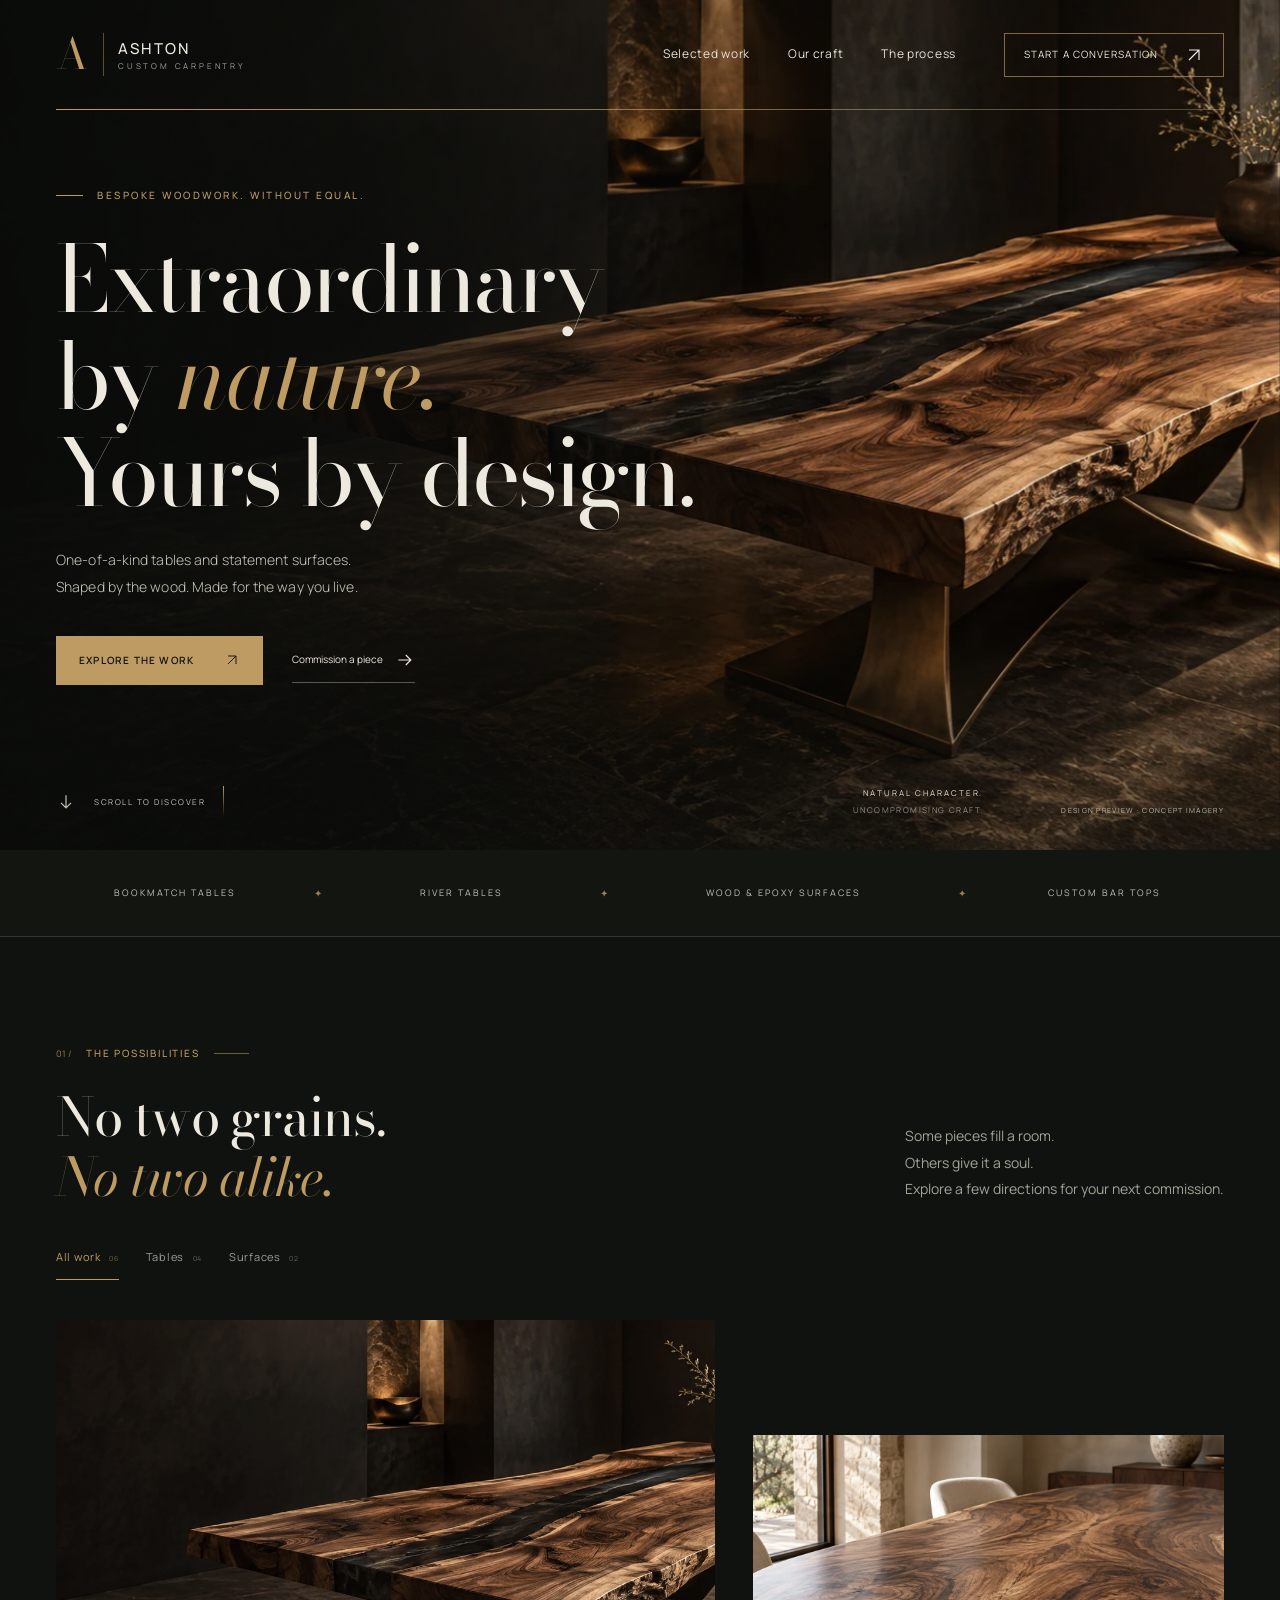
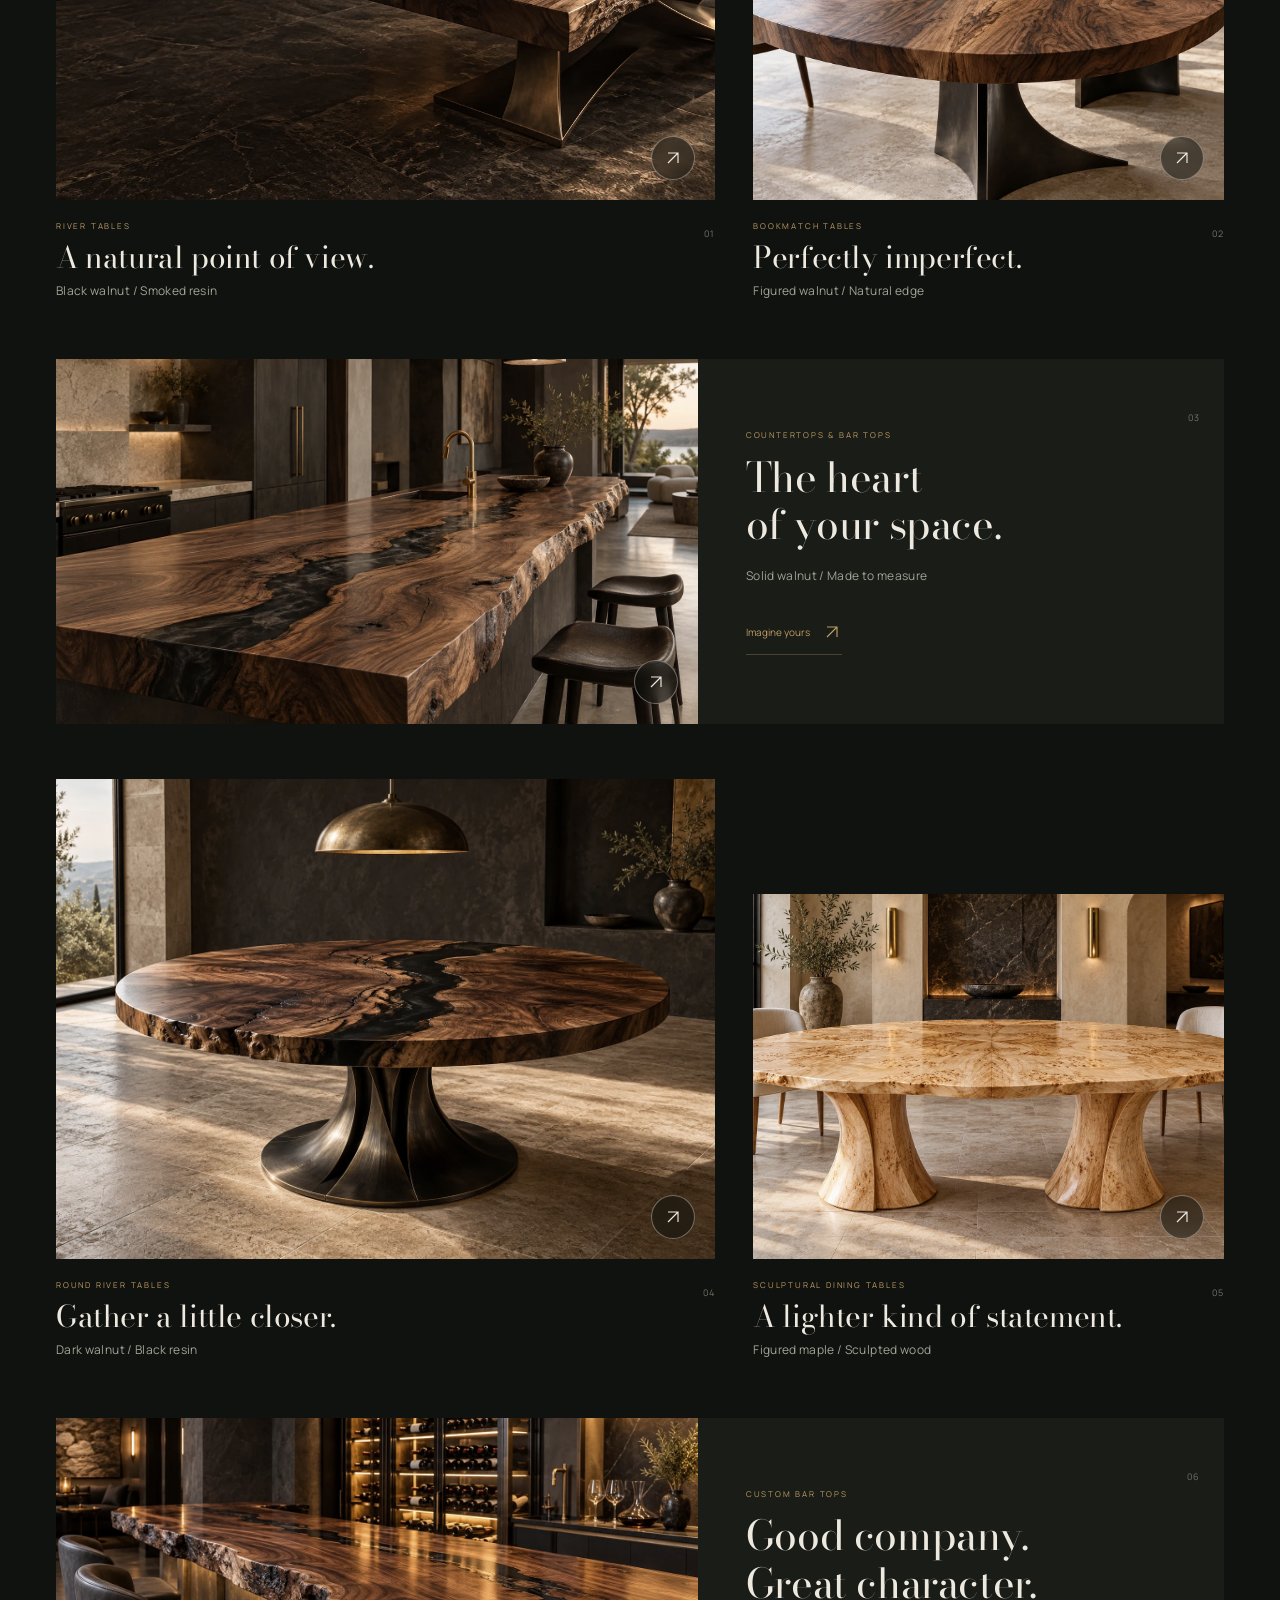
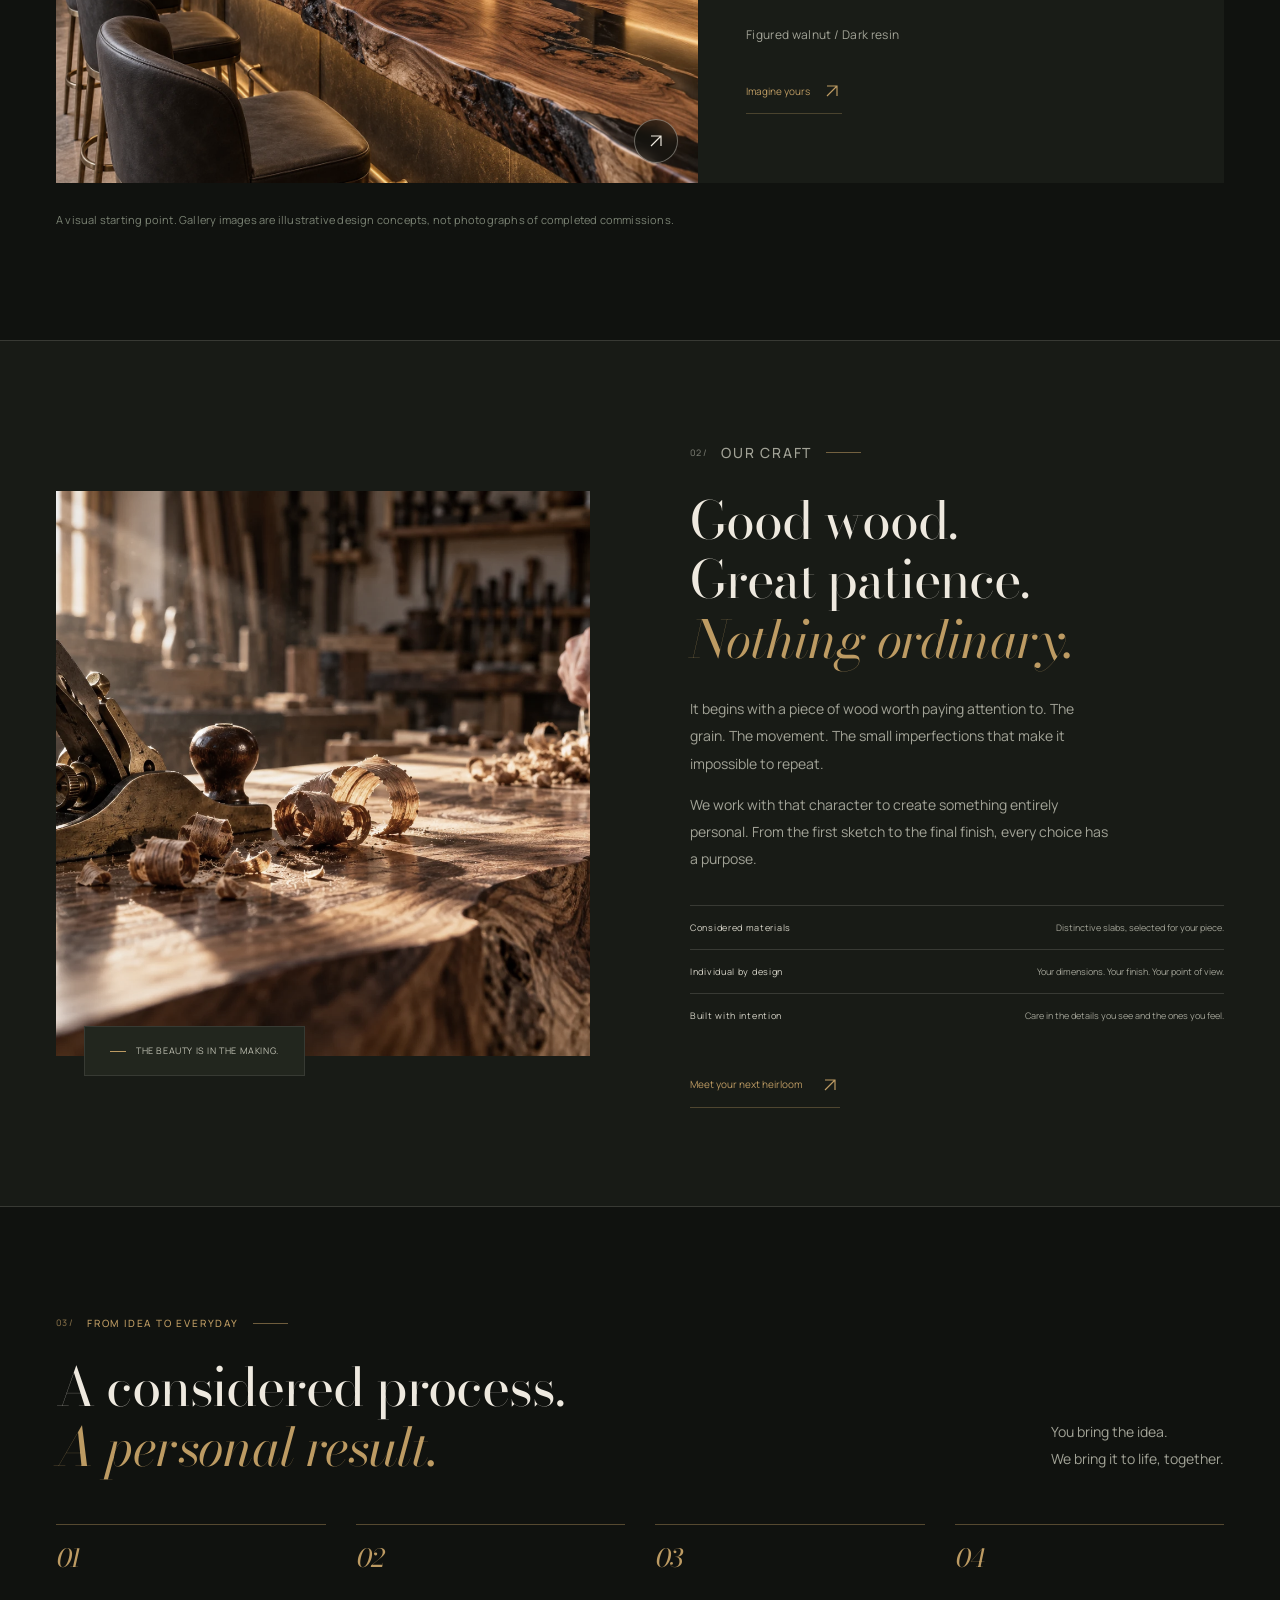
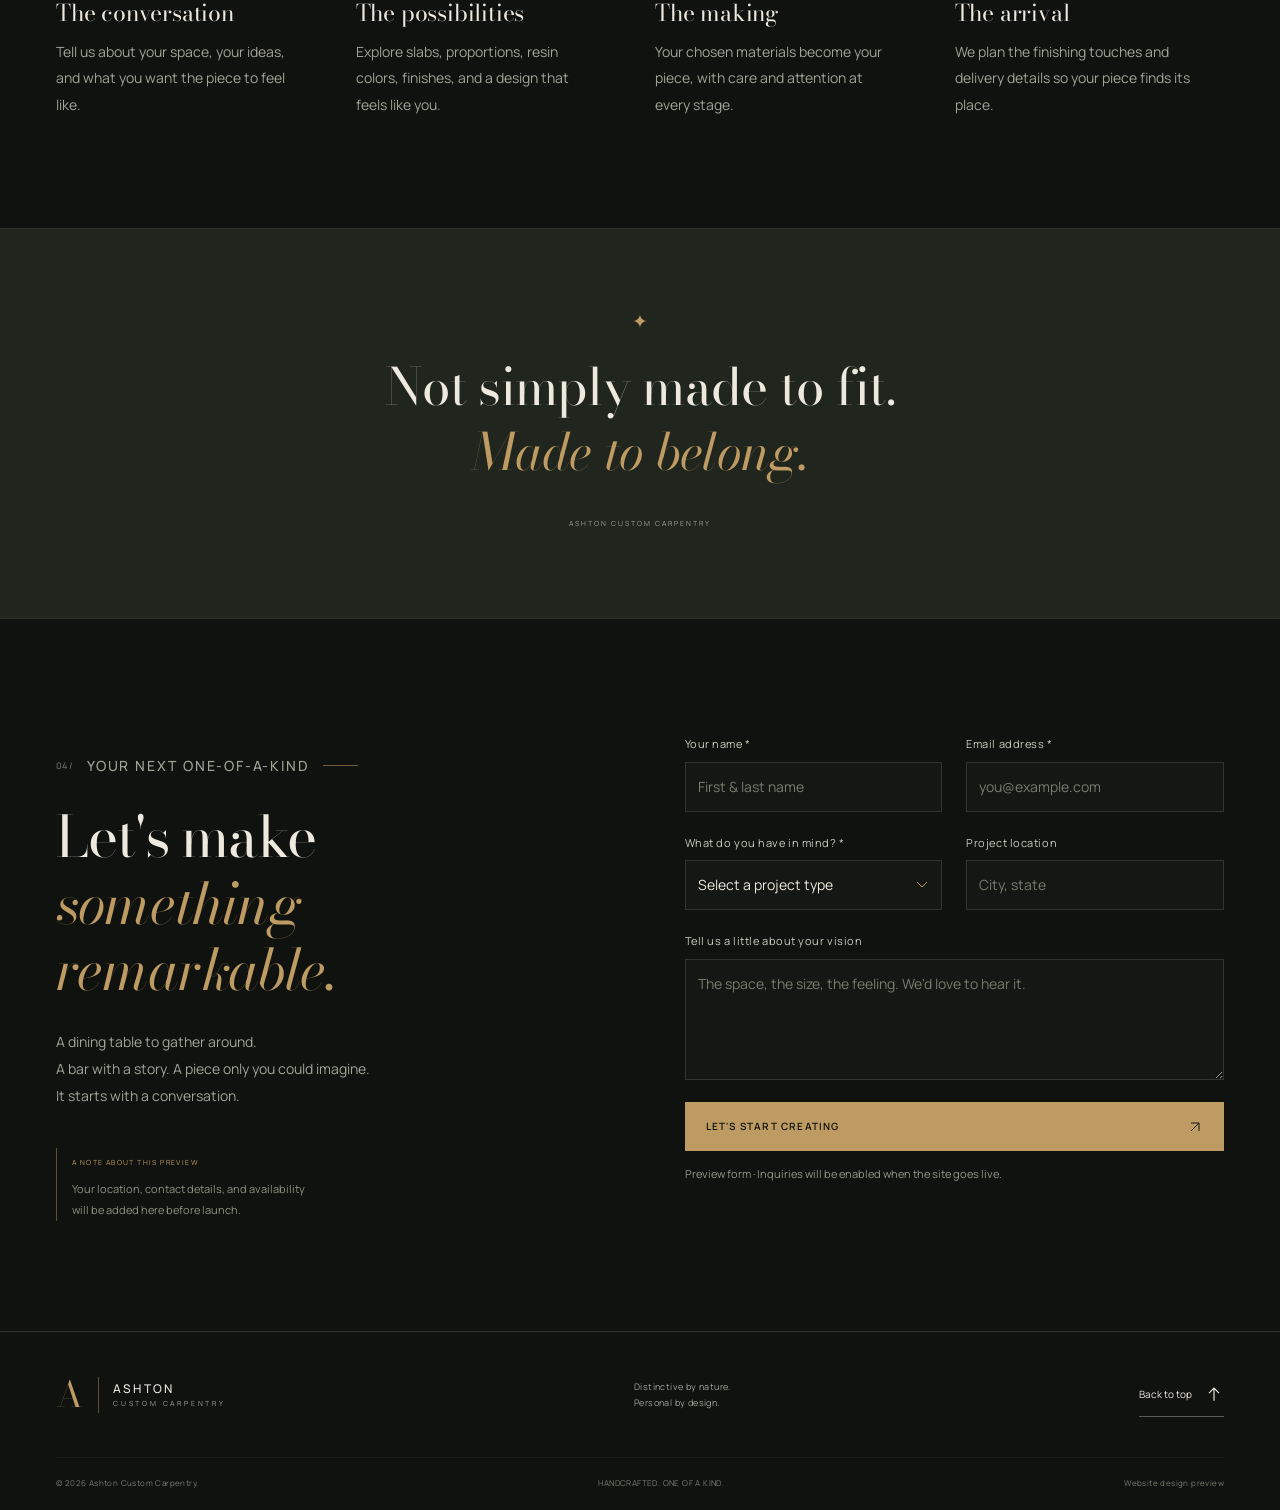
==== commit 65c42a93: "Build luxury carpentry site with expanded concept gallery" ====
--- a/index.html
+++ b/index.html
@@ -3,352 +3,101 @@
 <head>
   <meta charset="utf-8">
   <meta name="viewport" content="width=device-width, initial-scale=1">
-  <title>Ashton Custom Carpentry | Bookmatch, River &amp; Epoxy Tables</title>
-  <meta name="description" content="Heirloom-quality custom woodwork — bookmatch tables, river tables, epoxy and live-edge countertops and bar tops. [EDIT: add city / service area]">
-  <meta property="og:title" content="Ashton Custom Carpentry">
-  <meta property="og:description" content="One-of-a-kind tables, countertops and bar tops, handcrafted to order.">
-  <meta property="og:type" content="website">
-  <!-- TODO: add og:image once photos are ready -->
-  <link rel="icon" href="data:image/svg+xml,<svg xmlns='http://www.w3.org/2000/svg' viewBox='0 0 64 64'><rect width='64' height='64' fill='%230b0b0b'/><text x='50%25' y='58%25' text-anchor='middle' dominant-baseline='middle' font-family='Georgia,serif' font-size='38' fill='%23d4af37'>A</text></svg>">
-  <link rel="preconnect" href="https://fonts.googleapis.com">
-  <link rel="preconnect" href="https://fonts.gstatic.com" crossorigin>
-  <link href="https://fonts.googleapis.com/css2?family=Cormorant+Garamond:ital,wght@0,400;0,500;0,600;1,400&family=Montserrat:wght@300;400;500;600&display=swap" rel="stylesheet">
+  <meta name="theme-color" content="#10120f">
+  <meta name="description" content="Ashton Custom Carpentry creates one-of-a-kind tables, wood and epoxy countertops, and custom bar tops. Explore a design concept for a bespoke woodworking studio.">
+  <title>Ashton Custom Carpentry — Extraordinary by Nature</title>
+  <link rel="icon" href="assets/favicon.svg" type="image/svg+xml">
+  <link rel="preload" href="assets/fonts/display.ttf" as="font" type="font/ttf" crossorigin>
+  <link rel="preload" href="assets/fonts/body.ttf" as="font" type="font/ttf" crossorigin>
+  <link rel="preload" href="assets/images/walnut-river.webp" as="image">
   <link rel="stylesheet" href="css/styles.css">
+  <script src="js/main.js" defer></script>
 </head>
 <body>
+  <a class="skip-link" href="#main">Skip to content</a>
+  <div id="scroll-progress" aria-hidden="true"></div>
+  <header class="site-header" id="site-header">
+    <div class="header-inner">
+      <a class="brand" href="#top" aria-label="Ashton Custom Carpentry home">
+        <span class="brand-mark" aria-hidden="true">A<span></span></span>
+        <span class="brand-words">ASHTON<small>CUSTOM CARPENTRY</small></span>
+      </a>
+      <nav class="desktop-nav" aria-label="Main navigation">
+        <a href="#work">Selected work</a><a href="#craft">Our craft</a><a href="#process">The process</a>
+      </nav>
+      <a class="nav-cta" href="#commission">Start a conversation <svg class="icon" viewBox="0 0 24 24" aria-hidden="true"><path d="M6 18 18 6M6 6h12v12" fill="none" stroke="currentColor" stroke-width="1.4"/></svg></a>
+      <button class="menu-toggle" id="menu-toggle" type="button" aria-label="Toggle navigation" aria-expanded="false" aria-controls="mobile-menu"><span></span><span></span></button>
+    </div>
+    <nav class="mobile-menu" id="mobile-menu" aria-label="Mobile navigation" aria-hidden="true" inert>
+      <a href="#work">Selected work</a><a href="#craft">Our craft</a><a href="#process">The process</a><a href="#commission">Start a conversation</a>
+    </nav>
+  </header>
+  <main id="main">
+    <section class="hero" id="top" aria-labelledby="hero-heading">
+      <img class="hero-image" id="hero-image" src="assets/images/walnut-river.webp" width="1536" height="1024" alt="A sculptural walnut river table in a softly lit architectural interior" fetchpriority="high">
+      <div class="hero-shade" aria-hidden="true"></div>
+      <div class="hero-inner">
+        <p class="eyebrow hero-intro"><span></span> BESPOKE WOODWORK. WITHOUT EQUAL.</p>
+        <h1 class="hero-title" id="hero-heading">Extraordinary<br>by <em>nature.</em><br>Yours by design.</h1>
+        <p class="hero-description">One-of-a-kind tables and statement surfaces.<br>Shaped by the wood. Made for the way you live.</p>
+        <div class="hero-actions"><a class="button button-gold" href="#work">Explore the work <svg class="icon" viewBox="0 0 24 24" aria-hidden="true"><path d="M6 18 18 6M6 6h12v12" fill="none" stroke="currentColor" stroke-width="1.4"/></svg></a><a class="button-text" href="#commission">Commission a piece <svg class="icon" viewBox="0 0 24 24" aria-hidden="true"><path d="M4 12h15m-6-6 6 6-6 6" fill="none" stroke="currentColor" stroke-width="1.4"/></svg></a></div>
+      </div>
+      <div class="hero-footer"><a class="scroll-cue" href="#work"><svg class="icon" viewBox="0 0 24 24" aria-hidden="true"><path d="M12 4v15m-6-6 6 6 6-6" fill="none" stroke="currentColor" stroke-width="1.4"/></svg> SCROLL TO DISCOVER</a><p class="hero-caption">NATURAL CHARACTER.<br><span>UNCOMPROMISING CRAFT.</span></p><span class="concept-tag">DESIGN PREVIEW · CONCEPT IMAGERY</span></div>
+    </section>
+    <div class="specialties" aria-label="Our specialties"><span>Bookmatch tables</span><i aria-hidden="true">✦</i><span>River tables</span><i aria-hidden="true">✦</i><span>Wood &amp; epoxy surfaces</span><i aria-hidden="true">✦</i><span>Custom bar tops</span></div>
 
-  <!-- ===== PRELOADER ===== -->
-  <div class="preloader" aria-hidden="true">
-    <div class="preloader__mark">
-      <span class="preloader__letter">A</span>
-      <span class="preloader__line"></span>
-    </div>
-  </div>
-
-  <!-- ===== NAV / ANIMATED HEADER BAR ===== -->
-  <header class="nav" id="nav">
-    <div class="nav__inner container">
-      <a href="#top" class="nav__logo" aria-label="Ashton Custom Carpentry home">
-        <span class="nav__logo-mark">A</span>
-        <span class="nav__logo-text">Ashton<em>Custom Carpentry</em></span>
-      </a>
-      <nav class="nav__links" aria-label="Primary">
-        <a href="#work">Work</a>
-        <a href="#services">Services</a>
-        <a href="#process">Process</a>
-        <a href="#about">About</a>
-        <a href="#contact" class="btn btn--outline btn--sm">Commission a Piece</a>
-      </nav>
-      <button class="nav__toggle" aria-label="Open menu" aria-expanded="false">
-        <span></span><span></span>
-      </button>
-    </div>
-  </header>
-
-  <main id="top">
-
-    <!-- ===== 1. HERO ===== -->
-    <section class="hero">
-      <canvas class="hero__dust" aria-hidden="true"></canvas>
-      <div class="hero__grain" aria-hidden="true"></div>
-      <div class="hero__river" aria-hidden="true"></div>
-
-      <div class="hero__content container">
-        <p class="eyebrow reveal-up" style="--d:.2s">Handcrafted &middot; One of One</p>
-        <h1 class="hero__title">
-          <span class="line"><span class="word" style="--d:.35s">Where</span> <span class="word" style="--d:.45s">Wood</span></span>
-          <span class="line"><span class="word" style="--d:.55s">Becomes</span> <span class="word gold-text" style="--d:.7s">Heirloom</span></span>
-        </h1>
-        <p class="hero__sub reveal-up" style="--d:1s">
-          Bookmatch tables, river tables, and epoxy countertops &amp; bar tops —
-          designed around your space and built to outlast generations.
-          <!-- EDIT: refine tagline -->
-        </p>
-        <div class="hero__cta reveal-up" style="--d:1.15s">
-          <a href="#work" class="btn btn--gold">View the Collection</a>
-          <a href="#contact" class="btn btn--ghost">Start Your Commission</a>
-        </div>
+    <section class="section-wrap work-section" id="work" aria-labelledby="work-heading">
+      <p class="section-kicker reveal"><span>01 /</span> THE POSSIBILITIES</p>
+      <div class="section-heading work-heading reveal"><h2 class="section-title" id="work-heading">No two grains.<br><em>No two alike.</em></h2><p class="section-copy">Some pieces fill a room.<br>Others give it a soul.<br><span>Explore a few directions for your next commission.</span></p></div>
+      <div class="filters reveal" role="group" aria-label="Filter design concepts"><button class="filter is-active" type="button" data-filter="all" aria-pressed="true">All work <span>06</span></button><button class="filter" type="button" data-filter="tables" aria-pressed="false">Tables <span>04</span></button><button class="filter" type="button" data-filter="surfaces" aria-pressed="false">Surfaces <span>02</span></button></div>
+      <div class="project-grid">
+        <article class="project-card project-card--featured reveal" data-category="tables" data-title="The River Collection" data-material="Black walnut · Smoked resin · Sculpted steel" data-description="A study in contrast: richly figured walnut shaped around a quiet river of smoked resin. Every slab, proportion, and finish can be selected for your space. This is illustrative concept imagery, not a photograph of a completed commission." data-image="assets/images/walnut-river.webp">
+          <div class="project-image-wrap"><img class="project-image" src="assets/images/walnut-river.webp" width="1916" height="821" alt="Live-edge walnut river table with a sculptural dark metal base" loading="lazy"><button class="project-open" type="button" data-project aria-label="View The River Collection"><svg class="icon" viewBox="0 0 24 24" aria-hidden="true"><path d="M6 18 18 6M6 6h12v12" fill="none" stroke="currentColor" stroke-width="1.4"/></svg></button></div>
+          <div class="project-info"><div><p class="project-type">RIVER TABLES</p><h3 class="project-title">A natural point of view.</h3><p class="project-material">Black walnut / Smoked resin</p></div><span class="project-number">01</span></div>
+        </article>
+        <article class="project-card reveal" data-category="tables" data-title="The Bookmatch Collection" data-material="Figured walnut · Natural edge · Hand-finished" data-description="A single slab opens into a mirrored composition of grain. Designed as a gathering place with a silhouette, base, and finish chosen around your room. This is illustrative concept imagery, not a photograph of a completed commission." data-image="assets/images/bookmatch.webp">
+          <div class="project-image-wrap"><img class="project-image" src="assets/images/bookmatch.webp" width="1536" height="1024" alt="Bookmatched walnut dining table with flowing mirrored natural grain" loading="lazy"><button class="project-open" type="button" data-project aria-label="View The Bookmatch Collection"><svg class="icon" viewBox="0 0 24 24" aria-hidden="true"><path d="M6 18 18 6M6 6h12v12" fill="none" stroke="currentColor" stroke-width="1.4"/></svg></button></div>
+          <div class="project-info"><div><p class="project-type">BOOKMATCH TABLES</p><h3 class="project-title">Perfectly imperfect.</h3><p class="project-material">Figured walnut / Natural edge</p></div><span class="project-number">02</span></div>
+        </article>
+        <article class="project-card project-card--wide reveal" data-category="surfaces" data-title="The Architectural Collection" data-material="Solid walnut · Epoxy details · Made to measure" data-description="A warm, singular surface for the spaces you return to every day. Explore custom countertops, kitchen islands, and bar tops shaped to your exact dimensions and material preferences. This is illustrative concept imagery, not a photograph of a completed commission." data-image="assets/images/countertop.webp">
+          <div class="project-image-wrap"><img class="project-image" src="assets/images/countertop.webp" width="1536" height="1024" alt="Custom walnut and smoked epoxy island countertop in a warm modern interior" loading="lazy"><button class="project-open" type="button" data-project aria-label="View The Architectural Collection"><svg class="icon" viewBox="0 0 24 24" aria-hidden="true"><path d="M6 18 18 6M6 6h12v12" fill="none" stroke="currentColor" stroke-width="1.4"/></svg></button></div>
+          <div class="project-info"><div><p class="project-type">COUNTERTOPS &amp; BAR TOPS</p><h3 class="project-title">The heart<br>of your space.</h3><p class="project-material">Solid walnut / Made to measure</p><a class="button-text" href="#commission">Imagine yours <svg class="icon" viewBox="0 0 24 24" aria-hidden="true"><path d="M6 18 18 6M6 6h12v12" fill="none" stroke="currentColor" stroke-width="1.4"/></svg></a></div><span class="project-number">03</span></div>
+        </article>
+        <article class="project-card project-card--featured reveal" data-category="tables" data-title="The Round River Study" data-material="Dark walnut · Black resin · Sculpted pedestal" data-description="An intimate composition of organic grain and dark resin, shaped for conversation. Explore round proportions, pedestal options, and resin details around your space. This is illustrative concept imagery, not a photograph of a completed commission." data-image="assets/images/round-river.webp">
+          <div class="project-image-wrap"><img class="project-image" src="assets/images/round-river.webp" width="1536" height="1024" alt="Round walnut river table with a dark sculpted pedestal in a charcoal and brass dining room" loading="lazy"><button class="project-open" type="button" data-project aria-label="View The Round River Study"><svg class="icon" viewBox="0 0 24 24" aria-hidden="true"><path d="M6 18 18 6M6 6h12v12" fill="none" stroke="currentColor" stroke-width="1.4"/></svg></button></div>
+          <div class="project-info"><div><p class="project-type">ROUND RIVER TABLES</p><h3 class="project-title">Gather a little closer.</h3><p class="project-material">Dark walnut / Black resin</p></div><span class="project-number">04</span></div>
+        </article>
+        <article class="project-card reveal" data-category="tables" data-title="The Figured Maple Study" data-material="Figured maple · Oval profile · Twin wood pedestals" data-description="Luminous figured maple brings warmth and movement to a soft oval silhouette. A study in natural texture, balanced proportions, and sculptural solid-wood bases. This is illustrative concept imagery, not a photograph of a completed commission." data-image="assets/images/maple-dining.webp">
+          <div class="project-image-wrap"><img class="project-image" src="assets/images/maple-dining.webp" width="1536" height="1024" alt="Luminous figured maple oval dining table on two sculptural wooden pedestals" loading="lazy"><button class="project-open" type="button" data-project aria-label="View The Figured Maple Study"><svg class="icon" viewBox="0 0 24 24" aria-hidden="true"><path d="M6 18 18 6M6 6h12v12" fill="none" stroke="currentColor" stroke-width="1.4"/></svg></button></div>
+          <div class="project-info"><div><p class="project-type">SCULPTURAL DINING TABLES</p><h3 class="project-title">A lighter kind of statement.</h3><p class="project-material">Figured maple / Sculpted wood</p></div><span class="project-number">05</span></div>
+        </article>
+        <article class="project-card project-card--wide reveal" data-category="surfaces" data-title="The Private Bar Study" data-material="Figured walnut · Dark resin · Custom dimensions" data-description="A striking natural surface for an intimate lounge or a statement home bar. Explore live-edge profiles, resin accents, and lengths tailored to the room. This is illustrative concept imagery, not a photograph of a completed commission." data-image="assets/images/walnut-bar.webp">
+          <div class="project-image-wrap"><img class="project-image" src="assets/images/walnut-bar.webp" width="1536" height="1024" alt="Custom walnut and dark resin bar top with brass accents in an intimate wine lounge" loading="lazy"><button class="project-open" type="button" data-project aria-label="View The Private Bar Study"><svg class="icon" viewBox="0 0 24 24" aria-hidden="true"><path d="M6 18 18 6M6 6h12v12" fill="none" stroke="currentColor" stroke-width="1.4"/></svg></button></div>
+          <div class="project-info"><div><p class="project-type">CUSTOM BAR TOPS</p><h3 class="project-title">Good company.<br>Great character.</h3><p class="project-material">Figured walnut / Dark resin</p><a class="button-text" href="#commission">Imagine yours <svg class="icon" viewBox="0 0 24 24" aria-hidden="true"><path d="M6 18 18 6M6 6h12v12" fill="none" stroke="currentColor" stroke-width="1.4"/></svg></a></div><span class="project-number">06</span></div>
+        </article>
       </div>
-
-      <a href="#intro" class="hero__scroll" aria-label="Scroll down">
-        <span>Scroll</span>
-        <i></i>
-      </a>
+      <p class="portfolio-note">A visual starting point. Gallery images are illustrative design concepts, not photographs of completed commissions.</p>
     </section>
 
-    <!-- ===== 2. INTRO / STATEMENT ===== -->
-    <section class="intro section" id="intro">
-      <div class="container intro__grid">
-        <div class="intro__label reveal">
-          <span class="section-num">01</span>
-          <span class="section-tag">The Craft</span>
-        </div>
-        <div class="intro__copy">
-          <h2 class="display reveal">Every slab has a story.<br><span class="gold-text">We make sure it's told well.</span></h2>
-          <p class="reveal">[EDIT: 2–3 sentences on your philosophy — sourcing rare slabs, obsessive finishing, building to order, no two pieces alike.]</p>
-        </div>
-      </div>
-      <div class="container stats">
-        <div class="stat reveal"><span class="stat__num" data-count="150">0</span><span class="stat__plus">+</span><p>Pieces Commissioned</p></div>
-        <div class="stat reveal"><span class="stat__num" data-count="12">0</span><span class="stat__plus">+</span><p>Years at the Bench</p></div>
-        <div class="stat reveal"><span class="stat__num" data-count="30">0</span><span class="stat__plus">+</span><p>Wood Species Worked</p></div>
-        <div class="stat reveal"><span class="stat__num" data-count="100">0</span><span class="stat__plus">%</span><p>Built to Order</p></div>
-      </div>
-      <!-- EDIT: replace placeholder stats with real numbers -->
-    </section>
+    <section class="craft-section" id="craft" aria-labelledby="craft-heading"><div class="section-wrap craft-grid">
+      <div class="craft-image-wrap reveal"><img class="craft-image" src="assets/images/workshop.webp" width="1536" height="1024" alt="A hand plane and curled wood shavings on a walnut workbench" loading="lazy"><span class="image-note">THE BEAUTY IS IN THE MAKING.</span></div>
+      <div class="craft-copy reveal"><p class="section-kicker"><span>02 /</span> OUR CRAFT</p><h2 class="section-title" id="craft-heading">Good wood.<br>Great patience.<br><em>Nothing ordinary.</em></h2><p>It begins with a piece of wood worth paying attention to. The grain. The movement. The small imperfections that make it impossible to repeat.</p><p>We work with that character to create something entirely personal. From the first sketch to the final finish, every choice has a purpose.</p><dl class="craft-details"><div><dt>Considered materials</dt><dd>Distinctive slabs, selected for your piece.</dd></div><div><dt>Individual by design</dt><dd>Your dimensions. Your finish. Your point of view.</dd></div><div><dt>Built with intention</dt><dd>Care in the details you see and the ones you feel.</dd></div></dl><a class="button-text" href="#commission">Meet your next heirloom <svg class="icon" viewBox="0 0 24 24" aria-hidden="true"><path d="M6 18 18 6M6 6h12v12" fill="none" stroke="currentColor" stroke-width="1.4"/></svg></a></div>
+    </div></section>
 
-    <!-- ===== 3. SIGNATURE SERVICES ===== -->
-    <section class="services section" id="services">
-      <div class="container">
-        <header class="section-head reveal">
-          <span class="section-num">02</span>
-          <h2 class="display">Signature <span class="gold-text">Work</span></h2>
-          <p>Four disciplines. One standard.</p>
-        </header>
+    <section class="section-wrap process-section" id="process" aria-labelledby="process-heading"><p class="section-kicker reveal"><span>03 /</span> FROM IDEA TO EVERYDAY</p><div class="section-heading reveal"><h2 class="section-title" id="process-heading">A considered process.<br><em>A personal result.</em></h2><p class="section-copy">You bring the idea.<br>We bring it to life, together.</p></div><div class="process-grid">
+      <article class="process-step reveal"><span class="step-number">01</span><h3 class="step-title">The conversation</h3><p class="step-copy">Tell us about your space, your ideas, and what you want the piece to feel like.</p></article>
+      <article class="process-step reveal"><span class="step-number">02</span><h3 class="step-title">The possibilities</h3><p class="step-copy">Explore slabs, proportions, resin colors, finishes, and a design that feels like you.</p></article>
+      <article class="process-step reveal"><span class="step-number">03</span><h3 class="step-title">The making</h3><p class="step-copy">Your chosen materials become your piece, with care and attention at every stage.</p></article>
+      <article class="process-step reveal"><span class="step-number">04</span><h3 class="step-title">The arrival</h3><p class="step-copy">We plan the finishing touches and delivery details so your piece finds its place.</p></article>
+    </div></section>
 
-        <div class="services__grid">
-          <article class="card reveal" style="--d:0s">
-            <div class="card__media ph ph--walnut"><span>Bookmatch Photo</span></div>
-            <div class="card__body">
-              <span class="card__num">I.</span>
-              <h3>Bookmatch Tables</h3>
-              <p>[EDIT: Mirrored slabs opened like a book for perfect symmetry in the grain.]</p>
-              <a href="#contact" class="link-arrow">Inquire</a>
-            </div>
-          </article>
-          <article class="card reveal" style="--d:.1s">
-            <div class="card__media ph ph--river"><span>River Table Photo</span></div>
-            <div class="card__body">
-              <span class="card__num">II.</span>
-              <h3>River Tables</h3>
-              <p>[EDIT: Live-edge slabs divided by a flowing channel of tinted or crystal-clear epoxy.]</p>
-              <a href="#contact" class="link-arrow">Inquire</a>
-            </div>
-          </article>
-          <article class="card reveal" style="--d:.2s">
-            <div class="card__media ph ph--epoxy"><span>Countertop Photo</span></div>
-            <div class="card__body">
-              <span class="card__num">III.</span>
-              <h3>Epoxy &amp; Wood Countertops</h3>
-              <p>[EDIT: Kitchen and island tops that pair natural wood with resin artistry — food-safe and durable.]</p>
-              <a href="#contact" class="link-arrow">Inquire</a>
-            </div>
-          </article>
-          <article class="card reveal" style="--d:.3s">
-            <div class="card__media ph ph--bar"><span>Bar Top Photo</span></div>
-            <div class="card__body">
-              <span class="card__num">IV.</span>
-              <h3>Bar Tops</h3>
-              <p>[EDIT: Statement bars for homes, restaurants and hospitality spaces.]</p>
-              <a href="#contact" class="link-arrow">Inquire</a>
-            </div>
-          </article>
-        </div>
-      </div>
-    </section>
+    <section class="quote-band" aria-label="Our philosophy"><div class="quote-content reveal"><span class="quote-mark" aria-hidden="true">✦</span><p>Not simply made to fit.<br><em>Made to belong.</em></p><span class="quote-signature">ASHTON CUSTOM CARPENTRY</span></div></section>
 
-    <!-- ===== 4. PORTFOLIO / GALLERY ===== -->
-    <section class="work section" id="work">
-      <div class="container">
-        <header class="section-head reveal">
-          <span class="section-num">03</span>
-          <h2 class="display">The <span class="gold-text">Collection</span></h2>
-          <p>A selection of recent commissions.</p>
-        </header>
-
-        <div class="filters reveal" role="tablist" aria-label="Filter portfolio">
-          <button class="filter is-active" data-filter="all">All</button>
-          <button class="filter" data-filter="bookmatch">Bookmatch</button>
-          <button class="filter" data-filter="river">River</button>
-          <button class="filter" data-filter="counter">Countertops</button>
-          <button class="filter" data-filter="bar">Bar Tops</button>
-        </div>
-
-        <!-- EDIT: replace each .ph div with <img src="images/gallery/..." alt="..."> -->
-        <div class="gallery">
-          <figure class="gallery__item tall reveal" data-cat="river">
-            <div class="ph ph--river"><span>Project Photo</span></div>
-            <figcaption><span>River Table</span><h4>[Project Name] — Black Walnut &amp; Azure Resin</h4></figcaption>
-          </figure>
-          <figure class="gallery__item reveal" data-cat="bookmatch">
-            <div class="ph ph--walnut"><span>Project Photo</span></div>
-            <figcaption><span>Bookmatch</span><h4>[Project Name] — Claro Walnut</h4></figcaption>
-          </figure>
-          <figure class="gallery__item reveal" data-cat="counter">
-            <div class="ph ph--epoxy"><span>Project Photo</span></div>
-            <figcaption><span>Countertop</span><h4>[Project Name] — Maple Island</h4></figcaption>
-          </figure>
-          <figure class="gallery__item wide reveal" data-cat="bar">
-            <div class="ph ph--bar"><span>Project Photo</span></div>
-            <figcaption><span>Bar Top</span><h4>[Project Name] — 14ft Live-Edge Bar</h4></figcaption>
-          </figure>
-          <figure class="gallery__item reveal" data-cat="bookmatch">
-            <div class="ph ph--oak"><span>Project Photo</span></div>
-            <figcaption><span>Bookmatch</span><h4>[Project Name] — White Oak Dining</h4></figcaption>
-          </figure>
-          <figure class="gallery__item tall reveal" data-cat="river">
-            <div class="ph ph--smoke"><span>Project Photo</span></div>
-            <figcaption><span>River Table</span><h4>[Project Name] — Smoked Resin</h4></figcaption>
-          </figure>
-          <figure class="gallery__item reveal" data-cat="counter">
-            <div class="ph ph--walnut"><span>Project Photo</span></div>
-            <figcaption><span>Countertop</span><h4>[Project Name] — Walnut Kitchen</h4></figcaption>
-          </figure>
-        </div>
-      </div>
-    </section>
-
-    <!-- ===== 5. PROCESS ===== -->
-    <section class="process section" id="process">
-      <div class="container">
-        <header class="section-head reveal">
-          <span class="section-num">04</span>
-          <h2 class="display">From Slab <span class="gold-text">to Showpiece</span></h2>
-          <p>[EDIT: typical timeline, e.g. 6–10 weeks]</p>
-        </header>
-        <ol class="timeline">
-          <li class="step reveal"><span class="step__num">01</span><h3>Consultation</h3><p>[EDIT: Discuss space, size, style and budget.]</p></li>
-          <li class="step reveal"><span class="step__num">02</span><h3>Slab Selection</h3><p>[EDIT: Hand-pick your slabs in person or via video.]</p></li>
-          <li class="step reveal"><span class="step__num">03</span><h3>Design &amp; Render</h3><p>[EDIT: Drawings / renders and resin color samples.]</p></li>
-          <li class="step reveal"><span class="step__num">04</span><h3>Craftsmanship</h3><p>[EDIT: Flattening, pouring, curing, sanding to mirror finish.]</p></li>
-          <li class="step reveal"><span class="step__num">05</span><h3>Delivery &amp; Install</h3><p>[EDIT: White-glove delivery and installation.]</p></li>
-        </ol>
-      </div>
-    </section>
-
-    <!-- ===== 6. MATERIALS ===== -->
-    <section class="materials section">
-      <div class="container">
-        <header class="section-head reveal">
-          <span class="section-num">05</span>
-          <h2 class="display">Materials &amp; <span class="gold-text">Finishes</span></h2>
-        </header>
-        <div class="marquee" aria-label="Wood species">
-          <div class="marquee__track">
-            <span>Black Walnut</span><span>Claro Walnut</span><span>White Oak</span><span>Spalted Maple</span><span>Monkeypod</span><span>Cherry</span><span>Elm</span><span>Sapele</span><span>Cedar</span>
-            <span>Black Walnut</span><span>Claro Walnut</span><span>White Oak</span><span>Spalted Maple</span><span>Monkeypod</span><span>Cherry</span><span>Elm</span><span>Sapele</span><span>Cedar</span>
-          </div>
-        </div>
-        <div class="materials__grid">
-          <div class="mat reveal"><h4>Premium Slabs</h4><p>[EDIT: sourcing, kiln-drying, species]</p></div>
-          <div class="mat reveal"><h4>Resin Options</h4><p>[EDIT: clear, tinted, metallic, glow]</p></div>
-          <div class="mat reveal"><h4>Finishes</h4><p>[EDIT: hardwax oil, 2K poly, food-safe]</p></div>
-          <div class="mat reveal"><h4>Bases &amp; Legs</h4><p>[EDIT: steel, brass, wood, custom fab]</p></div>
-        </div>
-      </div>
-    </section>
-
-    <!-- ===== 7. ABOUT ===== -->
-    <section class="about section" id="about">
-      <div class="container about__grid">
-        <div class="about__media reveal">
-          <div class="ph ph--shop"><span>Maker / Shop Photo</span></div>
-          <div class="about__frame" aria-hidden="true"></div>
-        </div>
-        <div class="about__copy">
-          <span class="section-num reveal">06</span>
-          <h2 class="display reveal">The <span class="gold-text">Maker</span></h2>
-          <p class="reveal">[EDIT: Your story — how you started, what drives you, where the shop is.]</p>
-          <p class="reveal">[EDIT: What sets you apart — attention to detail, materials, service.]</p>
-          <p class="signature reveal">— [Your Name], Founder</p>
-        </div>
-      </div>
-    </section>
-
-    <!-- ===== 8. TESTIMONIALS ===== -->
-    <section class="testimonials section">
-      <div class="container">
-        <header class="section-head reveal">
-          <span class="section-num">07</span>
-          <h2 class="display">Client <span class="gold-text">Words</span></h2>
-        </header>
-        <div class="quotes reveal">
-          <blockquote class="quote is-active">
-            <p>"[EDIT: Client testimonial #1.]"</p>
-            <cite>— [Client Name], [City]</cite>
-          </blockquote>
-          <blockquote class="quote">
-            <p>"[EDIT: Client testimonial #2.]"</p>
-            <cite>— [Client Name], [City]</cite>
-          </blockquote>
-          <blockquote class="quote">
-            <p>"[EDIT: Client testimonial #3.]"</p>
-            <cite>— [Client Name], [City]</cite>
-          </blockquote>
-          <div class="quotes__dots" role="tablist" aria-label="Testimonials"></div>
-        </div>
-      </div>
-    </section>
-
-    <!-- ===== 9. CONTACT / COMMISSION ===== -->
-    <section class="contact section" id="contact">
-      <div class="container contact__grid">
-        <div class="contact__copy">
-          <span class="section-num reveal">08</span>
-          <h2 class="display reveal">Commission <span class="gold-text">Your Piece</span></h2>
-          <p class="reveal">Tell us about your vision. We'll respond within [EDIT: 1–2 business days].</p>
-          <ul class="contact__info reveal">
-            <li><span>Phone</span><a href="tel:+10000000000">[EDIT: (000) 000-0000]</a></li>
-            <li><span>Email</span><a href="mailto:hello@example.com">[EDIT: email]</a></li>
-            <li><span>Studio</span>[EDIT: City, State — by appointment]</li>
-            <li><span>Social</span><a href="#">Instagram</a> &middot; <a href="#">Facebook</a></li>
-          </ul>
-        </div>
-
-        <!-- Netlify Forms: submissions appear in the Netlify dashboard automatically -->
-        <form class="form reveal" name="commission" method="POST" data-netlify="true" netlify-honeypot="bot-field" action="/thanks.html">
-          <input type="hidden" name="form-name" value="commission">
-          <p class="hidden"><label>Don't fill this out: <input name="bot-field"></label></p>
-          <div class="form__row">
-            <label class="field"><input type="text" name="name" required placeholder=" "><span>Name</span></label>
-            <label class="field"><input type="email" name="email" required placeholder=" "><span>Email</span></label>
-          </div>
-          <div class="form__row">
-            <label class="field"><input type="tel" name="phone" placeholder=" "><span>Phone</span></label>
-            <label class="field field--select">
-              <select name="project" required>
-                <option value="" disabled selected></option>
-                <option>Bookmatch Table</option>
-                <option>River Table</option>
-                <option>Epoxy / Wood Countertop</option>
-                <option>Bar Top</option>
-                <option>Something Else</option>
-              </select>
-              <span>Project Type</span>
-            </label>
-          </div>
-          <div class="form__row">
-            <label class="field"><input type="text" name="dimensions" placeholder=" "><span>Approx. Dimensions</span></label>
-            <label class="field field--select">
-              <select name="budget">
-                <option value="" disabled selected></option>
-                <option>[EDIT: $2.5k – $5k]</option>
-                <option>[EDIT: $5k – $10k]</option>
-                <option>[EDIT: $10k +]</option>
-              </select>
-              <span>Budget</span>
-            </label>
-          </div>
-          <label class="field"><textarea name="message" rows="4" placeholder=" "></textarea><span>Tell us about your vision</span></label>
-          <button type="submit" class="btn btn--gold btn--block">Send Inquiry</button>
-        </form>
-      </div>
-    </section>
-
+    <section class="section-wrap commission-section" id="commission" aria-labelledby="commission-heading"><div class="commission-grid"><div class="commission-copy reveal"><p class="section-kicker"><span>04 /</span> YOUR NEXT ONE-OF-A-KIND</p><h2 class="section-title" id="commission-heading">Let's make<br><em>something<br>remarkable.</em></h2><p>A dining table to gather around.<br>A bar with a story. A piece only you could imagine.<br>It starts with a conversation.</p><div class="contact-placeholder"><span>A NOTE ABOUT THIS PREVIEW</span><p>Your location, contact details, and availability<br>will be added here before launch.</p></div></div>
+      <form class="commission-form reveal" id="commission-form"><div class="form-row"><div class="field"><label for="name">Your name <span>*</span></label><input id="name" name="name" autocomplete="name" placeholder="First & last name" required></div><div class="field"><label for="email">Email address <span>*</span></label><input id="email" type="email" name="email" autocomplete="email" placeholder="you@example.com" required></div></div><div class="form-row"><div class="field"><label for="project">What do you have in mind? <span>*</span></label><select id="project" name="project" required><option value="">Select a project type</option><option>Bookmatch table</option><option>River table</option><option>Wood &amp; epoxy countertop</option><option>Custom bar top</option><option>Something entirely different</option></select></div><div class="field"><label for="location">Project location</label><input id="location" name="location" autocomplete="address-level2" placeholder="City, state"></div></div><div class="field"><label for="message">Tell us a little about your vision</label><textarea id="message" name="message" rows="4" placeholder="The space, the size, the feeling. We'd love to hear it."></textarea></div><button class="button button-gold" type="submit">Let's start creating <svg class="icon" viewBox="0 0 24 24" aria-hidden="true"><path d="M6 18 18 6M6 6h12v12" fill="none" stroke="currentColor" stroke-width="1.4"/></svg></button><p class="form-note">Preview form · Inquiries will be enabled when the site goes live.</p><p id="form-status" role="status" aria-live="polite" tabindex="-1"></p></form>
+    </div></section>
   </main>
-
-  <!-- ===== FOOTER ===== -->
-  <footer class="footer">
-    <div class="container footer__inner">
-      <a href="#top" class="nav__logo">
-        <span class="nav__logo-mark">A</span>
-        <span class="nav__logo-text">Ashton<em>Custom Carpentry</em></span>
-      </a>
-      <p class="footer__tag">Handcrafted heirlooms. [EDIT: City, State]</p>
-      <p class="footer__copy">&copy; <span id="year"></span> Ashton Custom Carpentry. All rights reserved.</p>
-    </div>
-  </footer>
-
-  <script src="js/main.js"></script>
+  <footer class="site-footer"><div class="section-wrap"><div class="footer-top"><a class="brand" href="#top" aria-label="Ashton Custom Carpentry home"><span class="brand-mark" aria-hidden="true">A<span></span></span><span class="brand-words">ASHTON<small>CUSTOM CARPENTRY</small></span></a><p>Distinctive by nature.<br>Personal by design.</p><a class="button-text" href="#top">Back to top <svg class="icon" viewBox="0 0 24 24" aria-hidden="true"><path d="M12 20V5m-6 6 6-6 6 6" fill="none" stroke="currentColor" stroke-width="1.4"/></svg></a></div><div class="footer-bottom"><p>© <span id="year">2026</span> Ashton Custom Carpentry.</p><span>HANDCRAFTED. ONE OF A KIND.</span><p>Website design preview</p></div></div></footer>
+  <dialog id="project-dialog" aria-labelledby="dialog-title"><div class="dialog-content"><button class="dialog-close" type="button" data-close-dialog aria-label="Close project">×</button><img class="dialog-image" id="dialog-image" src="assets/images/walnut-river.webp" alt=""><div class="dialog-copy"><p class="dialog-kicker">DESIGN STUDY / CONCEPT IMAGERY</p><h2 id="dialog-title"></h2><p id="dialog-material"></p><p id="dialog-description"></p><a class="button-text" href="#commission" data-close-dialog>Discuss a piece like this <svg class="icon" viewBox="0 0 24 24" aria-hidden="true"><path d="M6 18 18 6M6 6h12v12" fill="none" stroke="currentColor" stroke-width="1.4"/></svg></a></div></div></dialog>
 </body>
 </html>
--- a/css/styles.css
+++ b/css/styles.css
@@ -1,474 +1,27 @@
-/* =========================================================
-   Ashton Custom Carpentry — Black & Gold
-   ========================================================= */
+@font-face{font-family:Bodoni;src:url('../assets/fonts/display.ttf') format('truetype');font-style:normal;font-weight:400 900;font-display:swap}
+@font-face{font-family:Bodoni;src:url('../assets/fonts/display-italic.ttf') format('truetype');font-style:italic;font-weight:400 900;font-display:swap}
+@font-face{font-family:Manrope;src:url('../assets/fonts/body.ttf') format('truetype');font-style:normal;font-weight:200 800;font-display:swap}
+:root{--ink:#10120f;--ink-soft:#171a16;--paper:#eee9df;--muted:#a2a397;--gold:#bd9b63;--line:rgba(238,233,223,.15);--font-body:Manrope,Arial,sans-serif;--font-display:Bodoni,Georgia,serif}
+*{box-sizing:border-box}html{scroll-behavior:smooth;scroll-padding-top:100px}body{margin:0;background:var(--ink);color:var(--paper);font:400 14px/1.7 var(--font-body);-webkit-font-smoothing:antialiased}body.menu-open{overflow:hidden}button,input,select,textarea{font:inherit}button,a,input,select,textarea{-webkit-tap-highlight-color:transparent}button,a{touch-action:manipulation}a{color:inherit;text-decoration:none}button{color:inherit}img{display:block;max-width:100%}button{cursor:pointer}::selection{background:var(--gold);color:var(--ink)}:focus-visible{outline:2px solid var(--gold);outline-offset:6px}[hidden]{display:none!important}h1,h2,h3,p{margin:0}h1,h2,h3{font-weight:400}em{font-weight:400}svg{display:block;width:20px;height:20px}.site-header{position:absolute;z-index:30;inset:0 0 auto;transition:background .35s,box-shadow .35s}.header-inner{height:110px;width:calc(100% - 112px);max-width:1512px;margin:auto;border-bottom:1px solid rgba(238,233,223,.24);display:flex;align-items:center;justify-content:space-between;gap:30px;position:relative;transition:height .35s}.header-inner:after{content:"";position:absolute;bottom:-1px;left:0;right:0;height:1px;transform-origin:left;background:linear-gradient(90deg,var(--gold),rgba(189,155,99,0));animation:draw-line 1.6s .3s both}.site-header.is-scrolled{position:fixed;background:rgba(16,18,15,.96);box-shadow:0 8px 40px #0002;backdrop-filter:blur(20px)}.site-header.is-scrolled .header-inner{height:82px}.brand{display:flex;gap:14px;align-items:center}.brand-mark{font:400 43px/.85 var(--font-display);color:var(--gold);letter-spacing:-5px;display:flex;align-items:center;border-right:1px solid rgba(189,155,99,.45);padding-right:20px;min-height:43px}.brand-words{display:flex;flex-direction:column;font-size:15px;font-weight:500;line-height:1.55;letter-spacing:2.2px;text-transform:uppercase}.brand-words small{font-size:8px;letter-spacing:2.8px;font-weight:400;color:var(--muted)}.desktop-nav{display:flex;gap:38px;align-items:center;margin-left:auto;margin-right:18px}.desktop-nav a{font-size:11px;letter-spacing:.7px;color:#e6e2d8;position:relative;transition:color .25s}.desktop-nav a:after{content:"";position:absolute;left:0;right:0;bottom:-8px;height:1px;background:var(--gold);transform:scaleX(0);transform-origin:left;transition:transform .25s}.desktop-nav a:hover{color:var(--gold)}.desktop-nav a:hover:after{transform:scaleX(1)}.nav-cta{display:flex;align-items:center;justify-content:center;gap:26px;border:1px solid rgba(189,155,99,.65);padding:11px 19px;color:var(--paper);font-size:10px;letter-spacing:1.1px;text-transform:uppercase;transition:background .25s,color .25s}.nav-cta:hover{background:var(--gold);color:var(--ink)}.nav-cta span:last-child{font-size:18px;line-height:1}.menu-toggle{display:none}.mobile-menu{display:none}.hero{min-height:790px;min-height:min(850px,100svh);height:850px;position:relative;overflow:hidden;isolation:isolate;display:flex;align-items:center}.hero-image{position:absolute;z-index:-3;inset:0;width:100%;height:100%;object-fit:cover;object-position:center 56%;animation:hero-drift 16s ease-out both}.hero-shade{position:absolute;z-index:-2;inset:0;background:linear-gradient(90deg,rgba(10,12,10,.94) 0%,rgba(10,12,10,.77) 26%,rgba(10,12,10,.15) 67%,rgba(10,12,10,.02) 100%),linear-gradient(0deg,rgba(10,12,10,.6),transparent 28%,transparent 75%,rgba(10,12,10,.16))}.hero-inner{width:calc(100% - 112px);max-width:1512px;margin:50px auto 0;padding-bottom:28px}.eyebrow,.section-kicker{font-size:9px;letter-spacing:2.5px;font-weight:500;text-transform:uppercase;color:var(--gold);display:flex;align-items:center;gap:14px}.eyebrow:before{content:"";width:27px;height:1px;background:var(--gold)}.hero-title{font:400 clamp(58px,6.5vw,100px)/1.06 var(--font-display);letter-spacing:-3px;max-width:710px;margin:27px 0 25px}.hero-title em{color:var(--gold);display:inline;font-style:italic}.hero-description{max-width:350px;font-size:12px;line-height:1.95;color:#c8c7bc;font-weight:300;letter-spacing:.1px}.hero-actions{display:flex;align-items:center;gap:29px;margin-top:35px}.button{display:inline-flex;align-items:center;justify-content:center;gap:30px;min-height:49px;padding:14px 22px;font-size:9px;letter-spacing:1.2px;font-weight:600;text-transform:uppercase;transition:background .25s,color .25s,transform .25s;border:1px solid transparent}.button svg{width:16px;height:16px}.button-gold{background:var(--gold);color:var(--ink);border-color:var(--gold)}.button-gold:hover{background:#d1af76;border-color:#d1af76;transform:translateY(-2px)}.button-text{padding:12px 0;gap:12px;font-size:9px;border-bottom:1px solid #eee9df55;min-height:35px}.button-text:hover{color:var(--gold);border-color:var(--gold)}.hero-footer{position:absolute;bottom:33px;left:56px;right:56px;display:flex;justify-content:space-between;align-items:flex-end;gap:30px}.hero-caption{font-size:8px;text-transform:uppercase;letter-spacing:1.9px;color:#e4dfd2}.hero-caption span{display:block;opacity:.6;font-size:8px;margin-top:4px;letter-spacing:1.4px}.scroll-cue{display:flex;align-items:center;gap:18px;font-size:8px;text-transform:uppercase;letter-spacing:1.5px;color:#c6c3b8}.scroll-cue:after{content:"";height:31px;width:1px;background:linear-gradient(var(--gold),transparent);animation:scroll-pulse 2.6s infinite}.specialties{height:87px;display:grid;grid-template-columns:repeat(4,1fr);align-items:center;padding:0 56px;border-bottom:1px solid var(--line);background:#131511}.specialties>span,.specialties>a{position:relative;display:flex;justify-content:center;align-items:center;gap:12px;color:#c2c2b6;font-size:9px;letter-spacing:2px;text-transform:uppercase}.specialties>span:before,.specialties>a:before{content:"";width:4px;height:4px;background:var(--gold);transform:rotate(45deg);opacity:.8}.section-wrap{width:calc(100% - 112px);max-width:1328px;margin:auto;padding-top:108px;padding-bottom:110px}.section-kicker{margin-bottom:25px;letter-spacing:1.8px}.section-kicker span{font-size:9px;letter-spacing:0;opacity:.65}.section-kicker:after{content:"";height:1px;width:35px;background:rgba(189,155,99,.55)}.section-heading{display:flex;align-items:flex-end;justify-content:space-between;gap:50px;margin-bottom:42px}.section-title{font:400 clamp(38px,4.15vw,63px)/1.13 var(--font-display);letter-spacing:-1.1px;max-width:620px}.section-title em{font-style:italic;color:var(--gold)}.section-copy{font-size:11px;color:var(--muted);line-height:1.9;max-width:300px;padding-bottom:4px}.work-heading{margin-bottom:29px}.filters{display:flex;flex-wrap:wrap;gap:27px;margin-bottom:40px}.filter{border:0;border-bottom:1px solid transparent;background:none;padding:7px 0;font-size:9px;color:#999d90;letter-spacing:.7px;transition:color .2s,border .2s}.filter:hover,.filter.is-active,.filter[aria-pressed=true]{color:var(--gold);border-bottom-color:var(--gold)}.project-grid{display:grid;grid-template-columns:7fr 5fr;gap:55px 38px}.project-card{min-width:0;position:relative}.project-card:nth-child(2){padding-top:115px}.project-image-wrap{height:365px;overflow:hidden;position:relative;background:#242720;display:block;width:100%;padding:0;border:0;text-align:left}.project-card--featured .project-image-wrap{height:480px}.project-image{width:100%;height:100%;object-fit:cover;transition:transform .9s cubic-bezier(.2,.65,.25,1),filter .6s;filter:saturate(.8)}.project-image-wrap:hover .project-image{transform:scale(1.045);filter:saturate(1)}.project-open{position:absolute;right:20px;bottom:20px;background:rgba(16,18,15,.52);border:1px solid #eae6dc66;border-radius:50%;width:41px;height:41px;display:flex;align-items:center;justify-content:center;backdrop-filter:blur(6px);color:var(--paper);font-size:21px;transition:background .3s,color .3s}.project-image-wrap:hover .project-open{background:var(--gold);border-color:var(--gold);color:var(--ink)}.project-info{position:relative;padding-top:19px;padding-right:38px}.project-type{font-size:8px;color:var(--gold);letter-spacing:1.8px;text-transform:uppercase;margin-bottom:5px}.project-title{font:400 30px/1.3 var(--font-display);letter-spacing:-.4px}.project-material{font-size:9px;color:var(--muted);margin-top:4px;letter-spacing:.35px}.project-number{position:absolute;right:0;top:26px;color:#707669;font-size:9px;letter-spacing:1px}.project-card--wide{grid-column:1/-1;display:grid;grid-template-columns:1.22fr 1fr;background:#191c17;min-height:365px;margin-top:3px}.project-card--wide .project-image-wrap{height:365px}.project-card--wide .project-info{padding:42px 48px;align-self:center}.project-card--wide .project-title{font-size:41px;max-width:270px;line-height:1.15;margin:12px 0 16px}.project-card--wide .project-material{max-width:270px;line-height:1.95;font-size:11px}.project-card--wide .project-number{right:24px;top:24px}.project-card--wide .button-text{margin-top:23px;color:var(--gold);border-color:#bd9b634d}.craft-section{background:#181b16;border-top:1px solid var(--line);border-bottom:1px solid var(--line)}.craft-grid{display:grid;grid-template-columns:1fr 1fr;gap:100px;align-items:center;padding-top:98px;padding-bottom:98px}.craft-image-wrap{position:relative;min-width:0}.craft-image{width:100%;height:565px;object-fit:cover;filter:saturate(.65)}.image-note{position:absolute;bottom:-20px;left:28px;background:#22261e;border:1px solid #ffffff18;padding:16px 25px;max-width:270px;color:#c0c1b3;font-size:9px;letter-spacing:.6px;line-height:1.8}.image-note:before{content:"";display:inline-block;width:16px;height:1px;background:var(--gold);vertical-align:middle;margin-right:10px}.craft-copy .section-title{font-size:52px;line-height:1.14;margin-bottom:26px}.craft-copy>p{color:var(--muted);font-size:11px;line-height:1.95;max-width:420px}.craft-copy>p+p{margin-top:14px}.craft-details{margin:32px 0 0}.craft-details>div{display:flex;gap:20px;justify-content:space-between;border-top:1px solid var(--line);padding:14px 0}.craft-details dt{font-size:9px;letter-spacing:.7px;color:#d6d4c8}.craft-details dd{margin:0;font-size:9px;color:var(--muted);text-align:right}.process-section .section-heading{margin-bottom:47px}.process-grid{display:grid;grid-template-columns:repeat(4,1fr);gap:30px}.process-step{border-top:1px solid rgba(189,155,99,.4);padding-top:21px}.step-number{font:italic 25px/1 var(--font-display);color:var(--gold);display:block;margin-bottom:27px}.step-title{font:400 23px/1.3 var(--font-display);margin-bottom:11px;letter-spacing:-.2px}.step-copy{font-size:10px;line-height:1.9;color:var(--muted);max-width:235px}.quote-band{position:relative;overflow:hidden;background:#20251d;border-top:1px solid #ffffff0e;border-bottom:1px solid #ffffff0e;text-align:center}.quote-content{width:calc(100% - 112px);max-width:1000px;padding:83px 0 85px;margin:auto}.quote-content .eyebrow{justify-content:center;font-size:8px;letter-spacing:2.5px}.quote-content .eyebrow:before{display:none}.quote-content blockquote,.quote-content h2{font:400 clamp(35px,4vw,59px)/1.27 var(--font-display);letter-spacing:-.7px;margin:23px auto 20px}.quote-content em{color:var(--gold)}.quote-content>p:last-child{font-size:8px;color:#9da18f;letter-spacing:2px;text-transform:uppercase}.commission-grid{display:grid;grid-template-columns:1fr 1.04fr;gap:110px}.commission-copy .section-title{font-size:57px;max-width:400px;line-height:1.16}.commission-copy>p{margin-top:25px;color:var(--muted);font-size:11px;line-height:1.95;max-width:315px}.commission-copy .contact-link{display:inline-block;margin-top:27px;font:400 22px/1.4 var(--font-display);border-bottom:1px solid #bd9b6366;padding-bottom:6px;color:var(--gold)}.commission-copy .contact-details{margin-top:35px;font-size:9px;letter-spacing:.5px;color:#979e8f}.commission-copy .contact-details p+p{margin-top:5px}.commission-form{padding-top:8px}.form-row{display:grid;grid-template-columns:1fr 1fr;gap:24px}.field{display:flex;flex-direction:column;gap:8px;margin-bottom:22px;min-width:0}.field label{font-size:9px;letter-spacing:.55px;color:#cacdbf}.field input,.field select,.field textarea{border:1px solid #ffffff20;border-radius:0;background:rgba(255,255,255,.018);color:var(--paper);width:100%;min-height:45px;padding:12px;font-size:10px;outline:none;transition:border-color .25s,background .25s}.field input:focus,.field select:focus,.field textarea:focus{border-color:var(--gold);background:#ffffff04}.field input::placeholder,.field textarea::placeholder{color:#757d6d;opacity:1}.field select{appearance:none;background-image:url("data:image/svg+xml,%3Csvg xmlns='http://www.w3.org/2000/svg' width='12' height='8' viewBox='0 0 12 8'%3E%3Cpath fill='none' stroke='%23bd9b63' d='m1 1 5 5 5-5'/%3E%3C/svg%3E");background-repeat:no-repeat;background-position:right 13px center;padding-right:32px}.field select option{background:var(--ink-soft);color:var(--paper)}.field textarea{resize:vertical;min-height:99px}.commission-form>.button{width:100%;justify-content:space-between;padding-left:20px;padding-right:20px}.form-note{font-size:8px;color:#92998a;margin-top:13px;line-height:1.8}.form-status{font-size:11px;color:var(--gold);margin-top:12px}.form-status:empty{display:none}.site-footer{border-top:1px solid var(--line)}.footer-top{display:flex;align-items:center;justify-content:space-between;gap:35px;width:calc(100% - 112px);max-width:1328px;margin:auto;padding:40px 0}.footer-top .brand-mark{font-size:36px;min-height:36px}.footer-top .brand-words{font-size:12px}.footer-top .brand-words small{font-size:7px}.footer-top>p{font-size:9px;color:var(--muted);letter-spacing:.4px}.footer-top nav{display:flex;gap:24px;font-size:9px;color:#b7bcad}.footer-top nav a:hover{color:var(--gold)}.footer-bottom{border-top:1px solid #ffffff0b;display:flex;justify-content:space-between;gap:20px;max-width:1328px;width:calc(100% - 112px);margin:auto;padding:18px 0 20px;color:#777f70;font-size:8px;letter-spacing:.4px}.footer-bottom a:hover{color:var(--gold)}dialog{background:#191d16;color:var(--paper);border:1px solid #bd9b634d;padding:0;width:min(970px,calc(100% - 50px));max-height:90svh;overflow:auto;box-shadow:0 30px 100px #0009}dialog::backdrop{background:#080b08d9;backdrop-filter:blur(8px)}.dialog-content{position:relative;display:grid;grid-template-columns:1.2fr 1fr}.dialog-image{width:100%;height:100%;min-height:470px;object-fit:cover}.dialog-copy{padding:60px 35px 45px;align-self:center}.dialog-kicker{font-size:9px;text-transform:uppercase;letter-spacing:1.6px;color:var(--gold);margin-bottom:13px}.dialog-copy h2{font:400 43px/1.1 var(--font-display);margin-bottom:20px}.dialog-copy p{color:var(--muted);font-size:11px;line-height:1.95}.dialog-copy dl{margin-top:24px}.dialog-copy dl>div{display:flex;justify-content:space-between;border-top:1px solid var(--line);gap:20px;padding:12px 0;font-size:10px}.dialog-copy dt{color:var(--gold)}.dialog-copy dd{margin:0;color:var(--muted);text-align:right}.dialog-copy .button{margin-top:25px}.dialog-close{position:absolute;right:15px;top:13px;width:34px;height:34px;display:flex;align-items:center;justify-content:center;border:1px solid #ffffff4d;background:#10120fbb;color:var(--paper);border-radius:50%;font-size:22px;z-index:2}.dialog-close:hover{background:var(--gold);color:var(--ink)}.reveal{opacity:0;transform:translateY(26px);transition:opacity .85s ease,transform .85s cubic-bezier(.2,.65,.25,1)}.reveal.is-visible{opacity:1;transform:translateY(0)}.hero .eyebrow{animation:hero-enter .9s .15s both}.hero-title{animation:hero-enter 1.05s .3s both}.hero-description{animation:hero-enter 1.05s .45s both}.hero-actions{animation:hero-enter 1.05s .6s both}.hero-footer{animation:hero-enter 1.1s .8s both}.skip-link{position:fixed;left:16px;top:12px;z-index:99;background:var(--gold);color:var(--ink);padding:10px 15px;transform:translateY(-160%)}.skip-link:focus{transform:translateY(0)}@keyframes draw-line{from{transform:scaleX(0)}to{transform:scaleX(1)}}@keyframes hero-enter{from{opacity:0;transform:translateY(22px)}to{opacity:1;transform:translateY(0)}}@keyframes hero-drift{from{transform:scale(1.05)}to{transform:scale(1)}}@keyframes scroll-pulse{0%,100%{opacity:.4;transform:translateY(0)}50%{opacity:1;transform:translateY(5px)}}
+@media(min-width:1600px){.hero-inner{max-width:1328px}.header-inner{max-width:1440px}.hero-footer{left:max(56px,calc((100vw - 1328px)/2));right:max(56px,calc((100vw - 1328px)/2))}}
+@media(max-width:1200px){.header-inner,.hero-inner,.section-wrap,.footer-top,.footer-bottom,.quote-content{width:calc(100% - 80px)}.header-inner{gap:20px}.desktop-nav{gap:23px;margin-right:0}.brand-words{font-size:12px;letter-spacing:1.7px}.brand-words small{font-size:7px;letter-spacing:2.1px}.brand-mark{font-size:38px;padding-right:16px}.nav-cta{padding:10px 13px;gap:16px;font-size:8px}.hero-inner{margin-top:65px}.hero-title{font-size:80px;max-width:600px}.hero-footer{left:40px;right:40px}.specialties{padding:0 40px}.specialties>span,.specialties>a{font-size:8px;letter-spacing:1.3px}.craft-grid{gap:60px}.craft-copy .section-title{font-size:45px}.craft-image{height:520px}.commission-grid{gap:65px}.commission-copy .section-title{font-size:51px}.project-card--wide .project-info{padding:35px}.project-card--wide .project-title{font-size:37px}}
+@media(max-width:900px){.desktop-nav{gap:18px}.desktop-nav a{font-size:9px}.header-inner{height:96px}.hero{height:790px;min-height:690px}.hero-title{font-size:75px;max-width:560px}.hero-shade{background:linear-gradient(90deg,rgba(10,12,10,.91),rgba(10,12,10,.67) 40%,rgba(10,12,10,.12)),linear-gradient(0deg,#10120f88,transparent 30%)}.section-wrap{padding-top:80px;padding-bottom:80px}.section-heading{gap:30px}.section-title{font-size:43px}.section-copy{font-size:10px;max-width:260px}.project-grid{gap:40px 26px}.project-card--featured .project-image-wrap{height:380px}.project-image-wrap{height:300px}.project-card:nth-child(2){padding-top:80px}.project-title{font-size:25px}.project-material{font-size:8px}.project-card--wide .project-image-wrap{height:310px}.project-card--wide{min-height:310px}.project-card--wide .project-title{font-size:30px}.project-card--wide .project-material{font-size:10px}.project-card--wide .project-info{padding:30px}.craft-grid{gap:35px}.craft-image{height:490px}.craft-copy .section-title{font-size:38px}.craft-copy>p{font-size:10px}.craft-details dt,.craft-details dd{font-size:8px}.image-note{left:15px;right:15px;padding:13px 16px;font-size:8px}.process-grid{gap:22px}.step-title{font-size:21px}.step-copy{font-size:9px}.commission-grid{gap:40px}.commission-copy .section-title{font-size:43px}.form-row{gap:15px}.footer-top>p{max-width:170px;line-height:1.8}.footer-top nav{gap:16px}.dialog-copy{padding:55px 25px 30px}.dialog-copy h2{font-size:36px}.dialog-image{min-height:440px}}
+@media(max-width:760px){html{scroll-padding-top:78px}.header-inner,.hero-inner,.section-wrap,.footer-top,.footer-bottom,.quote-content{width:calc(100% - 44px)}.header-inner{height:86px;gap:20px}.site-header.is-scrolled .header-inner{height:72px}.brand{gap:12px}.brand-mark{font-size:35px;min-height:35px;padding-right:17px;letter-spacing:-4px}.brand-words{font-size:11px;letter-spacing:1.8px}.brand-words small{font-size:6px;letter-spacing:1.9px}.desktop-nav,.header-inner>.nav-cta{display:none}.menu-toggle{width:36px;height:36px;padding:8px 3px;display:flex;flex-direction:column;justify-content:center;gap:7px;border:0;background:transparent;z-index:32}.menu-toggle span{width:26px;height:1px;background:var(--paper);display:block;transition:transform .3s}.menu-toggle[aria-expanded=true] span:first-child{transform:translateY(4px) rotate(45deg)}.menu-toggle[aria-expanded=true] span:last-child{transform:translateY(-4px) rotate(-45deg)}.mobile-menu{position:fixed;inset:0;display:flex;background:#10120ff7;z-index:-1;flex-direction:column;align-items:flex-start;justify-content:center;padding:100px 34px 55px;gap:24px;backdrop-filter:blur(18px)}.mobile-menu a{font:400 37px/1.3 var(--font-display)}.mobile-menu a:last-child{font:500 10px/1.5 var(--font-body);text-transform:uppercase;color:var(--gold);letter-spacing:1.5px;margin-top:20px;border-bottom:1px solid var(--gold);padding-bottom:7px}.hero{height:780px;min-height:710px;max-height:950px;align-items:flex-start}.hero-inner{margin-top:165px;padding-bottom:0}.hero-image{object-position:62% center}.hero-shade{background:linear-gradient(90deg,rgba(10,12,10,.88),rgba(10,12,10,.65) 49%,rgba(10,12,10,.16)),linear-gradient(0deg,rgba(10,12,10,.75),transparent 40%)}.eyebrow{font-size:8px;letter-spacing:1.7px;gap:10px}.eyebrow:before{width:21px}.hero-title{font-size:64px;line-height:1.08;letter-spacing:-2px;max-width:470px;margin-top:27px;margin-bottom:24px}.hero-description{font-size:11px;max-width:300px;line-height:1.9}.hero-actions{gap:24px;margin-top:29px}.button{min-height:47px;font-size:8px;gap:21px;padding:13px 18px}.button-text{min-height:34px;padding:10px 0;font-size:8px;gap:9px}.hero-footer{bottom:26px;left:22px;right:22px}.hero-caption{font-size:7px;letter-spacing:1.2px;max-width:215px;line-height:1.8}.hero-caption span{font-size:7px;letter-spacing:1px}.scroll-cue{font-size:0;gap:0}.scroll-cue:after{height:28px}.specialties{height:auto;min-height:102px;padding:20px 16px;grid-template-columns:1fr 1fr;gap:15px 5px}.specialties>span,.specialties>a{font-size:7px;letter-spacing:1.1px;gap:8px}.specialties>span:before,.specialties>a:before{width:3px;height:3px}.section-wrap{padding-top:65px;padding-bottom:68px}.section-kicker{font-size:8px;letter-spacing:1.5px;gap:10px;margin-bottom:21px}.section-kicker:after{width:28px}.section-heading{display:block;margin-bottom:31px}.section-title{font-size:43px;letter-spacing:-1px;line-height:1.13}.section-copy{margin-top:19px;max-width:330px;font-size:10px;line-height:1.9}.filters{gap:20px;margin-bottom:27px}.filter{font-size:8px;padding:7px 0}.project-grid{display:flex;flex-direction:column;gap:34px}.project-card:nth-child(2){padding-top:0}.project-image-wrap,.project-card--featured .project-image-wrap{height:380px}.project-info{padding-top:16px}.project-type{font-size:7px;letter-spacing:1.6px}.project-title{font-size:29px;margin-top:4px}.project-material{font-size:9px;margin-top:5px}.project-number{top:25px;font-size:8px}.project-open{width:37px;height:37px;right:15px;bottom:15px}.project-card--wide{display:block;margin-top:5px}.project-card--wide .project-image-wrap{height:300px}.project-card--wide .project-info{padding:27px 25px 30px}.project-card--wide .project-title{font-size:34px;max-width:none;margin:9px 0 12px}.project-card--wide .project-material{font-size:10px;max-width:300px}.project-card--wide .project-number{top:32px;right:24px}.project-card--wide .button-text{margin-top:16px}.craft-grid{display:flex;flex-direction:column;gap:62px;padding-top:61px;padding-bottom:60px;align-items:stretch}.craft-image{height:420px;object-position:center 60%}.image-note{left:19px;right:auto;max-width:250px;bottom:-20px;padding:14px 18px;font-size:8px}.craft-copy .section-title{font-size:43px;max-width:390px;margin-bottom:22px}.craft-copy>p{font-size:11px;max-width:420px}.craft-details{margin-top:28px}.craft-details dt,.craft-details dd{font-size:9px}.craft-details>div{padding:13px 0}.process-section .section-heading{margin-bottom:32px}.process-grid{grid-template-columns:1fr 1fr;gap:31px 24px}.process-step{padding-top:19px}.step-number{font-size:23px;margin-bottom:24px}.step-title{font-size:23px;margin-bottom:9px}.step-copy{font-size:9px;line-height:1.85}.quote-content{padding:61px 0 62px}.quote-content .eyebrow{font-size:7px;letter-spacing:2px}.quote-content blockquote,.quote-content h2{font-size:37px;line-height:1.22;letter-spacing:-.6px;margin:20px auto 21px}.quote-content>p:last-child{font-size:7px;letter-spacing:1.5px}.commission-grid{display:block}.commission-copy .section-title{font-size:46px;max-width:360px}.commission-copy>p{max-width:335px;font-size:10px;margin-top:22px}.commission-copy .contact-link{margin-top:22px;font-size:22px}.commission-copy .contact-details{margin-top:24px;font-size:8px}.commission-form{margin-top:37px;padding-top:30px;border-top:1px solid var(--line)}.form-row{gap:16px}.field{gap:7px;margin-bottom:19px}.field label{font-size:8px}.field input,.field select,.field textarea{font-size:16px;padding:12px 11px;min-height:47px}.field input::placeholder,.field textarea::placeholder{font-size:10px}.field select{font-size:10px}.field textarea{font-size:12px;min-height:106px}.form-note{font-size:8px;line-height:1.7;margin-top:12px}.footer-top{padding:32px 0;align-items:flex-start;flex-wrap:wrap;gap:25px}.footer-top .brand-mark{font-size:31px;min-height:31px;padding-right:15px}.footer-top .brand-words{font-size:10px}.footer-top .brand-words small{font-size:6px}.footer-top>p{font-size:8px;max-width:135px;margin-top:0}.footer-top nav{width:100%;gap:25px;font-size:9px}.footer-bottom{padding:17px 0;display:block;font-size:7px;line-height:1.9}.footer-bottom>span+span,.footer-bottom>p+p{display:block;margin-top:5px}dialog{width:calc(100% - 30px);max-height:90svh}.dialog-content{display:block}.dialog-image{height:310px;min-height:0}.dialog-copy{padding:30px 25px}.dialog-copy h2{font-size:37px}.dialog-copy p{font-size:11px}.dialog-copy .button{margin-top:20px}.dialog-close{top:12px;right:12px}}
+@media(max-width:390px){.hero{height:754px;min-height:710px}.hero-title{font-size:58px;max-width:335px;letter-spacing:-1.8px}.hero-inner{margin-top:158px}.hero-description{max-width:290px}.hero-actions{gap:19px}.button{font-size:7px;gap:17px;padding:13px 15px}.button-text{font-size:7px;gap:7px;padding:10px 0}.brand-words{font-size:10px;letter-spacing:1.5px}.brand-words small{letter-spacing:1.7px}.brand-mark{font-size:33px;padding-right:15px}.project-image-wrap,.project-card--featured .project-image-wrap{height:340px}.project-card--wide .project-image-wrap{height:270px}.section-title,.craft-copy .section-title{font-size:40px}.commission-copy .section-title{font-size:43px}.filters{gap:16px}.filter{font-size:7px}.process-grid{gap:30px 20px}.step-title{font-size:21px}.footer-top>p{max-width:125px}}
+.hero-title{font-size:92px;max-width:760px;line-height:1.05}.hero-intro>span{display:none}.button-text{display:inline-flex;align-items:center}.specialties{grid-template-columns:1fr auto 1fr auto 1.3fr auto 1fr;gap:20px}.specialties>span:before{display:none}.specialties>i{color:var(--gold);font-size:10px;font-style:normal;opacity:.8}.concept-tag{font-size:7px;color:#b9baaa;letter-spacing:1.3px;text-transform:uppercase}.hero-footer .hero-caption{margin-left:auto;margin-right:48px;text-align:right}.filters .filter span{font-size:7px;opacity:.6;margin-left:6px}.portfolio-note{font-size:8px;line-height:1.8;letter-spacing:.2px;color:#7b8374;margin-top:27px;max-width:650px}.craft-copy>.button-text{display:inline-flex;margin-top:25px;gap:18px;color:var(--gold);border-color:#bd9b6355}.quote-mark{display:block;color:var(--gold);font-size:19px;line-height:1;margin-bottom:23px}.quote-content>p{font:400 clamp(35px,4vw,59px)/1.27 var(--font-display);letter-spacing:-.7px;margin:0 auto 25px}.quote-signature{font-size:7px;color:#a0a491;letter-spacing:2px}.contact-placeholder{margin-top:38px;border-left:1px solid #bd9b6377;padding-left:15px}.contact-placeholder>span{font-size:7px;letter-spacing:1.4px;color:var(--gold)}.contact-placeholder>p{font-size:9px;line-height:1.9;color:#8b9382;margin-top:8px}#form-status{font-size:11px;color:var(--gold);margin-top:12px;line-height:1.8}#form-status:empty{display:none}.site-footer>.section-wrap{padding-top:0;padding-bottom:0}.site-footer .footer-top,.site-footer .footer-bottom{width:100%}#scroll-progress{position:fixed;top:0;left:0;height:2px;width:0;background:var(--gold);z-index:80;pointer-events:none}.dialog-copy #dialog-material{font-size:9px;color:var(--gold);margin-top:-4px;margin-bottom:20px}.dialog-copy .button-text{display:inline-flex;margin-top:26px;gap:16px;color:var(--gold)}
+@media(max-width:1200px){.hero-title{font-size:80px;max-width:690px}.hero-footer .hero-caption{margin-right:25px}.concept-tag{font-size:6px;letter-spacing:1px}.specialties{gap:15px}}
+@media(max-width:900px){.hero-title{font-size:75px;max-width:640px}.concept-tag{max-width:120px;line-height:1.7;text-align:right}.specialties{gap:10px}.specialties>span{font-size:7px;letter-spacing:1px}}
+@media(max-width:760px){.hero-title{font-size:64px;max-width:540px;line-height:1.08}.mobile-menu{opacity:0;visibility:hidden;pointer-events:none;transition:opacity .3s,visibility .3s}.mobile-menu[aria-hidden=false]{opacity:1;visibility:visible;pointer-events:auto}.hero-footer .hero-caption{margin-left:auto;margin-right:0}.hero-footer .scroll-cue{font-size:0}.hero-footer .scroll-cue>span{font-size:16px;line-height:1;color:var(--gold)}.hero-footer .scroll-cue:after{display:none}.concept-tag{position:absolute;right:0;bottom:-16px;max-width:none;font-size:5px;letter-spacing:1px;opacity:.65}.specialties{grid-template-columns:1fr 1fr;gap:15px 8px}.specialties>i{display:none}.specialties>span{font-size:7px;letter-spacing:1px}.portfolio-note{font-size:7px;margin-top:24px;line-height:1.9}.quote-content>p{font-size:37px;line-height:1.22;letter-spacing:-.6px;margin-bottom:23px}.quote-mark{font-size:17px;margin-bottom:23px}.quote-signature{font-size:6px;letter-spacing:1.7px}.contact-placeholder{margin-top:27px}.contact-placeholder>p{font-size:8px}.footer-top>.button-text{width:auto;font-size:7px}.footer-top{gap:23px 15px}.footer-top>p{margin-left:auto;text-align:right}.footer-bottom>span{display:block;margin-top:4px}.site-footer .footer-bottom>p:last-child{margin-top:4px}.dialog-copy .button-text{font-size:8px}}
+@media(max-width:500px){.hero-title{font-size:58px;max-width:none;letter-spacing:-1.9px}}
+@media(max-width:390px){.hero-title{font-size:54px;letter-spacing:-2px}.hero-footer .hero-caption{font-size:6px}.hero-footer .hero-caption span{font-size:6px}.quote-content>p{font-size:35px}}
+/* Legibility and comfortable interactive targets. */
+.desktop-nav a{font-size:12px}.hero-description,.section-copy,.craft-copy>p,.step-copy,.commission-copy>p{font-size:14px}.hero-description{max-width:425px}.section-copy{max-width:340px}.project-material,.project-card--wide .project-material{font-size:12px}.field label{font-size:11px}.field input,.field select,.field textarea{font-size:14px}.form-note,.portfolio-note,.contact-placeholder>p{font-size:11px}.button,.button-text,.nav-cta,.footer-top>.button-text{font-size:10px}.section-kicker,.eyebrow{font-size:10px}.filter{min-height:44px;font-size:11px}.project-open,.dialog-close{width:44px;height:44px}#form-status{font-size:14px}.craft-copy .button-text,.dialog-copy .button-text{font-size:10px}.field input::placeholder,.field textarea::placeholder{font-size:14px}
+@media(max-width:760px){.hero-description,.section-copy,.craft-copy>p,.step-copy,.commission-copy>p{font-size:13px}.hero-description{max-width:330px}.section-copy{max-width:350px}.project-material,.project-card--wide .project-material{font-size:12px}.field label{font-size:11px}.field input,.field select,.field textarea{font-size:16px}.field input::placeholder,.field textarea::placeholder{font-size:13px}.form-note,.portfolio-note,.contact-placeholder>p{font-size:11px}.button,.button-text,.footer-top>.button-text,.dialog-copy .button-text{font-size:10px}.section-kicker,.eyebrow{font-size:9px}.filter{font-size:11px;min-height:44px}.menu-toggle{width:44px;height:44px;padding:10px 7px;flex-shrink:0}.hero-actions{gap:20px}.hero-actions .button{gap:15px}.hero-actions .button-text{gap:8px}.step-copy{max-width:270px}.process-grid{gap:31px 22px}.project-card--wide .project-material{max-width:320px}}
+@media(max-width:390px){.hero-actions{gap:15px}.hero-actions .button{padding-left:12px;padding-right:12px;gap:12px}.hero-actions .button-text{gap:6px}.hero-intro{letter-spacing:1.5px}.process-grid{gap:31px 20px}}
+@media(prefers-reduced-motion:reduce){html{scroll-behavior:auto}*,*:before,*:after{animation:none!important;transition:none!important}.reveal{opacity:1;transform:none}.hero-image{transform:none}}
 
-:root {
-  --black: #0a0a0a;
-  --black-2: #111111;
-  --black-3: #181818;
-  --line: rgba(212, 175, 55, 0.18);
-  --gold: #d4af37;
-  --gold-light: #f3d98b;
-  --gold-deep: #a07a22;
-  --gold-grad: linear-gradient(110deg, var(--gold-deep) 0%, var(--gold) 25%, var(--gold-light) 50%, var(--gold) 75%, var(--gold-deep) 100%);
-  --text: #e9e4d8;
-  --muted: #8f8a7e;
-  --serif: "Cormorant Garamond", Georgia, serif;
-  --sans: "Montserrat", system-ui, sans-serif;
-  --ease: cubic-bezier(.22, 1, .36, 1);
-  --nav-h: 84px;
-}
-
-*, *::before, *::after { box-sizing: border-box; margin: 0; padding: 0; }
-html { scroll-behavior: smooth; overflow-x: clip; }
-body {
-  background: var(--black);
-  color: var(--text);
-  font-family: var(--sans);
-  font-weight: 300;
-  line-height: 1.7;
-  overflow-x: hidden;
-  -webkit-font-smoothing: antialiased;
-}
-body.is-loading { overflow: hidden; }
-img { max-width: 100%; display: block; }
-a { color: inherit; text-decoration: none; }
-::selection { background: var(--gold); color: var(--black); }
-
-.container { width: min(1240px, 100% - 48px); margin-inline: auto; }
-.section { padding: clamp(80px, 12vw, 160px) 0; position: relative; }
-.hidden { display: none; }
-
-/* ---------- Typography ---------- */
-.display {
-  font-family: var(--serif);
-  font-weight: 400;
-  font-size: clamp(2.4rem, 5.5vw, 4.4rem);
-  line-height: 1.08;
-  letter-spacing: -0.01em;
-}
-.eyebrow, .section-tag {
-  font-size: .75rem;
-  letter-spacing: .38em;
-  text-transform: uppercase;
-  color: var(--gold);
-}
-.section-num {
-  font-family: var(--serif);
-  font-style: italic;
-  font-size: 1.1rem;
-  color: var(--gold);
-  display: inline-flex;
-  align-items: center;
-  gap: 14px;
-}
-.section-num::after { content: ""; width: 48px; height: 1px; background: var(--gold); }
-
-.gold-text {
-  background: var(--gold-grad);
-  background-size: 200% auto;
-  -webkit-background-clip: text;
-  background-clip: text;
-  color: transparent;
-  animation: shimmer 6s linear infinite;
-}
-@keyframes shimmer { to { background-position: 200% center; } }
-
-.section-head { text-align: center; margin-bottom: clamp(48px, 7vw, 88px); }
-.section-head .display { margin: 18px 0 14px; }
-.section-head p { color: var(--muted); }
-
-/* ---------- Buttons ---------- */
-.btn {
-  --pad: 18px 38px;
-  display: inline-flex; align-items: center; justify-content: center;
-  padding: var(--pad);
-  font: 500 .75rem/1 var(--sans);
-  letter-spacing: .25em;
-  text-transform: uppercase;
-  border: 1px solid transparent;
-  cursor: pointer;
-  position: relative;
-  overflow: hidden;
-  transition: color .5s var(--ease), border-color .5s var(--ease), transform .5s var(--ease);
-  isolation: isolate;
-}
-.btn--sm { --pad: 12px 22px; }
-.btn--block { width: 100%; }
-.btn--gold { background: var(--gold-grad); background-size: 200% auto; color: var(--black); animation: shimmer 6s linear infinite; }
-.btn--gold::before, .btn--ghost::before, .btn--outline::before {
-  content: ""; position: absolute; inset: 0; z-index: -1;
-  transform: scaleX(0); transform-origin: right;
-  transition: transform .6s var(--ease);
-}
-.btn--gold::before { background: var(--black); }
-.btn--gold:hover { color: var(--gold); border-color: var(--gold); }
-.btn--ghost, .btn--outline { border-color: var(--line); color: var(--text); }
-.btn--outline { border-color: var(--gold); color: var(--gold); }
-.btn--ghost::before, .btn--outline::before { background: var(--gold); }
-.btn--ghost:hover, .btn--outline:hover { color: var(--black); border-color: var(--gold); }
-.btn:hover::before { transform: scaleX(1); transform-origin: left; }
-.btn:active { transform: scale(.98); }
-
-.link-arrow {
-  font-size: .72rem; letter-spacing: .3em; text-transform: uppercase; color: var(--gold);
-  display: inline-flex; align-items: center; gap: 12px;
-}
-.link-arrow::after { content: ""; width: 28px; height: 1px; background: currentColor; transition: width .5s var(--ease); }
-.link-arrow:hover::after { width: 56px; }
-
-/* ---------- Preloader ---------- */
-.preloader {
-  position: fixed; inset: 0; z-index: 1000;
-  background: var(--black);
-  display: grid; place-items: center;
-  transition: opacity .8s var(--ease) .2s, visibility .8s .2s;
-}
-.preloader.is-done { opacity: 0; visibility: hidden; }
-.preloader__mark { display: grid; justify-items: center; gap: 18px; }
-.preloader__letter {
-  font-family: var(--serif); font-size: 5rem; line-height: 1;
-  background: var(--gold-grad); background-size: 200% auto;
-  -webkit-background-clip: text; background-clip: text; color: transparent;
-  animation: shimmer 2s linear infinite, fadeIn 1s var(--ease) both;
-}
-.preloader__line { width: 120px; height: 1px; background: var(--line); position: relative; overflow: hidden; }
-.preloader__line::after {
-  content: ""; position: absolute; inset: 0; background: var(--gold);
-  transform: translateX(-100%); animation: load 1.2s var(--ease) forwards;
-}
-@keyframes load { to { transform: translateX(0); } }
-@keyframes fadeIn { from { opacity: 0; transform: translateY(10px); } }
-
-/* ---------- Nav ---------- */
-.nav {
-  position: fixed; inset: 0 0 auto; z-index: 100;
-  height: var(--nav-h);
-  display: flex; align-items: center;
-  transition: background .5s var(--ease), height .5s var(--ease), border-color .5s, transform .5s var(--ease);
-  border-bottom: 1px solid transparent;
-  transform: translateY(-100%);
-}
-body.is-ready .nav { transform: none; transition-delay: 0s, 0s, 0s, 1.2s; }
-.nav.is-scrolled {
-  --nav-h: 68px;
-  background: rgba(10, 10, 10, .82);
-  backdrop-filter: blur(14px);
-  border-color: var(--line);
-}
-.nav.is-hidden { transform: translateY(-100%) !important; }
-.nav__inner { display: flex; align-items: center; justify-content: space-between; }
-.nav__logo { display: flex; align-items: center; gap: 14px; }
-.nav__logo-mark {
-  width: 42px; height: 42px; display: grid; place-items: center;
-  border: 1px solid var(--gold); font-family: var(--serif); font-size: 1.5rem; color: var(--gold);
-  position: relative; transition: transform .8s var(--ease);
-}
-.nav__logo-mark::before {
-  content: ""; position: absolute; inset: 4px; border: 1px solid var(--line);
-}
-.nav__logo:hover .nav__logo-mark { transform: rotate(90deg); }
-.nav__logo-text { font-family: var(--serif); font-size: 1.35rem; letter-spacing: .08em; line-height: 1; display: grid; }
-.nav__logo-text em { font-family: var(--sans); font-style: normal; font-size: .55rem; letter-spacing: .38em; text-transform: uppercase; color: var(--gold); margin-top: 6px; }
-.nav__links { display: flex; align-items: center; gap: 38px; }
-.nav__links a:not(.btn) {
-  font-size: .72rem; letter-spacing: .25em; text-transform: uppercase; position: relative; padding: 6px 0;
-}
-.nav__links a:not(.btn)::after {
-  content: ""; position: absolute; left: 0; bottom: 0; height: 1px; width: 100%;
-  background: var(--gold); transform: scaleX(0); transform-origin: right; transition: transform .5s var(--ease);
-}
-.nav__links a:not(.btn):hover::after, .nav__links a.is-current::after { transform: scaleX(1); transform-origin: left; }
-.nav__toggle { display: none; background: none; border: 0; width: 34px; height: 20px; position: relative; cursor: pointer; }
-.nav__toggle span { position: absolute; left: 0; width: 100%; height: 1px; background: var(--gold); transition: transform .5s var(--ease), top .5s var(--ease); }
-.nav__toggle span:first-child { top: 4px; }
-.nav__toggle span:last-child { top: 15px; }
-.nav.is-open .nav__toggle span:first-child { top: 10px; transform: rotate(45deg); }
-.nav.is-open .nav__toggle span:last-child { top: 10px; transform: rotate(-45deg); }
-
-/* ---------- Hero (animated header) ---------- */
-.hero {
-  position: relative; min-height: 100svh;
-  display: grid; align-items: center;
-  overflow: hidden;
-  background:
-    radial-gradient(ellipse 80% 60% at 70% 40%, rgba(212,175,55,.10), transparent 60%),
-    radial-gradient(ellipse 60% 50% at 10% 90%, rgba(160,122,34,.10), transparent 60%),
-    var(--black);
-}
-.hero__dust { position: absolute; inset: 0; width: 100%; height: 100%; }
-.hero__grain {
-  position: absolute; inset: -50%;
-  background: repeating-radial-gradient(ellipse 120% 40% at 50% 50%, transparent 0 18px, rgba(212,175,55,.035) 19px 20px);
-  animation: grainDrift 40s linear infinite;
-  opacity: .9;
-}
-@keyframes grainDrift { to { transform: rotate(360deg) scale(1.1); } }
-.hero__river {
-  position: absolute; right: -10%; top: 0; width: 55%; height: 100%;
-  background: linear-gradient(180deg, transparent, rgba(212,175,55,.12) 40%, rgba(243,217,139,.18) 55%, transparent);
-  filter: blur(60px);
-  clip-path: path("M200,0 C320,200 80,350 220,520 C360,690 120,820 260,1000 L420,1000 C280,820 520,690 380,520 C240,350 480,200 360,0 Z");
-  animation: riverFlow 12s ease-in-out infinite alternate;
-}
-@keyframes riverFlow { to { transform: translateY(-4%) translateX(-3%) scale(1.05); opacity: .6; } }
-
-.hero__content { position: relative; z-index: 2; padding-top: var(--nav-h); }
-.hero__title {
-  font-family: var(--serif); font-weight: 400;
-  font-size: clamp(3.2rem, 10vw, 8.5rem);
-  line-height: .98; letter-spacing: -.02em;
-  margin: 24px 0 32px;
-}
-.hero__title .line { display: block; overflow: hidden; padding-bottom: .08em; }
-.hero__title .word { display: inline-block; transform: translateY(110%); }
-body.is-ready .hero__title .word { animation: rise 1.3s var(--ease) var(--d, 0s) forwards; }
-@keyframes rise { to { transform: translateY(0); } }
-.hero__sub { max-width: 560px; color: var(--muted); font-size: 1.05rem; }
-.hero__cta { display: flex; flex-wrap: wrap; gap: 18px; margin-top: 44px; }
-
-.reveal-up { opacity: 0; transform: translateY(24px); }
-body.is-ready .reveal-up { animation: fadeUp 1.1s var(--ease) var(--d, 0s) forwards; }
-@keyframes fadeUp { to { opacity: 1; transform: none; } }
-
-.hero__scroll {
-  position: absolute; left: 50%; bottom: 36px; transform: translateX(-50%); z-index: 2;
-  display: grid; justify-items: center; gap: 12px;
-  font-size: .62rem; letter-spacing: .4em; text-transform: uppercase; color: var(--muted);
-}
-.hero__scroll i { width: 1px; height: 60px; background: var(--line); position: relative; overflow: hidden; }
-.hero__scroll i::after {
-  content: ""; position: absolute; left: 0; top: -100%; width: 100%; height: 100%;
-  background: var(--gold); animation: scrollLine 2.2s var(--ease) infinite;
-}
-@keyframes scrollLine { to { top: 100%; } }
-
-/* ---------- Scroll reveal ---------- */
-.reveal { opacity: 0; transform: translateY(40px); transition: opacity 1.1s var(--ease) var(--d, 0s), transform 1.1s var(--ease) var(--d, 0s); }
-.reveal.is-visible { opacity: 1; transform: none; }
-
-/* ---------- Placeholder "wood" blocks (replace with real photos) ---------- */
-.ph {
-  position: relative; width: 100%; height: 100%; min-height: 260px;
-  display: grid; place-items: center;
-  background-color: #2a1a10;
-  overflow: hidden;
-}
-.ph span {
-  position: relative; z-index: 1;
-  font-size: .65rem; letter-spacing: .35em; text-transform: uppercase;
-  color: rgba(243,217,139,.7); border: 1px dashed rgba(243,217,139,.35); padding: 10px 16px;
-  background: rgba(0,0,0,.35);
-}
-.ph::before {
-  content: ""; position: absolute; inset: 0;
-  background: repeating-linear-gradient(100deg, rgba(0,0,0,.18) 0 2px, transparent 2px 9px, rgba(255,255,255,.03) 9px 10px, transparent 10px 22px);
-}
-.ph--walnut { background: linear-gradient(135deg, #3b2416, #1d120b 60%, #4a2e1b); }
-.ph--oak    { background: linear-gradient(135deg, #8a6a43, #5a4228 60%, #9c7a4f); }
-.ph--bar    { background: linear-gradient(160deg, #2c1a0f, #5b3a20 50%, #1a0f08); }
-.ph--shop   { background: linear-gradient(160deg, #1b1612, #3a2a1c 60%, #0f0c09); }
-.ph--smoke  { background: linear-gradient(90deg, #3a2416 0 35%, #2a2f33 35% 65%, #3a2416 65%); }
-.ph--river  { background: linear-gradient(90deg, #3b2416 0 38%, #0f3b52 42%, #1f6f8b 50%, #0f3b52 58%, #3b2416 62%); }
-.ph--epoxy  { background: linear-gradient(120deg, #4a2e1b 0 30%, #b8892b 45%, #f3d98b 50%, #b8892b 55%, #1a120c 70%); }
-
-/* ---------- Intro ---------- */
-.intro__grid { display: grid; grid-template-columns: 1fr 2.4fr; gap: 60px; align-items: start; }
-.intro__label { display: grid; gap: 14px; }
-.intro__copy p { color: var(--muted); max-width: 640px; margin-top: 32px; font-size: 1.05rem; }
-.stats {
-  display: grid; grid-template-columns: repeat(4, 1fr);
-  margin-top: clamp(64px, 9vw, 120px);
-  border-top: 1px solid var(--line); border-bottom: 1px solid var(--line);
-}
-.stat { padding: 44px 24px; text-align: center; position: relative; }
-.stat + .stat { border-left: 1px solid var(--line); }
-.stat__num, .stat__plus { font-family: var(--serif); font-size: clamp(2.6rem, 5vw, 4rem); line-height: 1; color: var(--gold); }
-.stat p { font-size: .7rem; letter-spacing: .3em; text-transform: uppercase; color: var(--muted); margin-top: 12px; }
-
-/* ---------- Services ---------- */
-.services { background: var(--black-2); }
-.services__grid { display: grid; grid-template-columns: repeat(4, 1fr); gap: 24px; }
-.card {
-  background: var(--black); border: 1px solid var(--line);
-  display: flex; flex-direction: column;
-  transition: transform .8s var(--ease), border-color .6s, opacity 1.1s var(--ease) var(--d, 0s);
-}
-.card:hover { transform: translateY(-10px); border-color: var(--gold); }
-.card__media { aspect-ratio: 4/5; height: auto; min-height: 0; }
-.card__media::after {
-  content: ""; position: absolute; inset: 0;
-  background: linear-gradient(180deg, transparent 50%, rgba(10,10,10,.9));
-}
-.card:hover .card__media::before { transform: scale(1.08); }
-.card__media::before { transition: transform 1.2s var(--ease); }
-.card__body { padding: 32px 28px 36px; display: grid; gap: 14px; }
-.card__num { font-family: var(--serif); font-style: italic; color: var(--gold); }
-.card h3 { font-family: var(--serif); font-weight: 500; font-size: 1.7rem; line-height: 1.15; }
-.card p { color: var(--muted); font-size: .92rem; }
-
-/* ---------- Gallery ---------- */
-.filters { display: flex; justify-content: center; flex-wrap: wrap; gap: 8px; margin-bottom: 56px; }
-.filter {
-  background: none; border: 1px solid transparent; color: var(--muted);
-  font: 400 .72rem var(--sans); letter-spacing: .28em; text-transform: uppercase;
-  padding: 12px 22px; cursor: pointer; transition: color .4s, border-color .4s;
-}
-.filter:hover { color: var(--text); }
-.filter.is-active { color: var(--gold); border-color: var(--gold); }
-
-.gallery {
-  display: grid; grid-template-columns: repeat(3, 1fr);
-  grid-auto-rows: 300px; grid-auto-flow: dense; gap: 20px;
-}
-.gallery__item { position: relative; overflow: hidden; cursor: pointer; }
-.gallery__item.tall { grid-row: span 2; }
-.gallery__item.wide { grid-column: span 2; }
-.gallery__item.is-filtered { display: none; }
-.gallery__item .ph, .gallery__item img { height: 100%; width: 100%; object-fit: cover; transition: transform 1.4s var(--ease); }
-.gallery__item:hover .ph, .gallery__item:hover img { transform: scale(1.07); }
-.gallery__item figcaption {
-  position: absolute; inset: auto 0 0; padding: 28px;
-  background: linear-gradient(transparent, rgba(10,10,10,.92));
-  transform: translateY(30%); opacity: 0;
-  transition: transform .7s var(--ease), opacity .7s var(--ease);
-}
-.gallery__item:hover figcaption { transform: none; opacity: 1; }
-.gallery__item figcaption span { font-size: .65rem; letter-spacing: .32em; text-transform: uppercase; color: var(--gold); }
-.gallery__item figcaption h4 { font-family: var(--serif); font-weight: 500; font-size: 1.35rem; margin-top: 6px; }
-.gallery__item::after {
-  content: ""; position: absolute; inset: 14px; border: 1px solid var(--gold);
-  opacity: 0; transform: scale(1.04); transition: opacity .7s var(--ease), transform .7s var(--ease); pointer-events: none;
-}
-.gallery__item:hover::after { opacity: .6; transform: none; }
-
-/* ---------- Process ---------- */
-.process { background: var(--black-2); }
-.timeline { list-style: none; display: grid; grid-template-columns: repeat(5, 1fr); gap: 0; position: relative; }
-.timeline::before {
-  content: ""; position: absolute; top: 28px; left: 10%; right: 10%; height: 1px;
-  background: linear-gradient(90deg, transparent, var(--gold), transparent);
-}
-.step { text-align: center; padding: 0 16px; }
-.step__num {
-  width: 56px; height: 56px; margin: 0 auto 28px; display: grid; place-items: center;
-  border: 1px solid var(--gold); background: var(--black-2); border-radius: 50%;
-  font-family: var(--serif); color: var(--gold); font-size: 1.1rem; position: relative;
-  transition: background .5s, color .5s;
-}
-.step:hover .step__num { background: var(--gold); color: var(--black); }
-.step h3 { font-family: var(--serif); font-weight: 500; font-size: 1.45rem; margin-bottom: 10px; }
-.step p { color: var(--muted); font-size: .9rem; }
-
-/* ---------- Materials ---------- */
-.marquee { overflow: hidden; border-block: 1px solid var(--line); padding: 28px 0; margin-bottom: 64px; mask-image: linear-gradient(90deg, transparent, #000 10%, #000 90%, transparent); }
-.marquee__track { display: flex; gap: 64px; width: max-content; animation: marquee 40s linear infinite; }
-.marquee__track span { font-family: var(--serif); font-style: italic; font-size: clamp(1.8rem, 3.5vw, 2.8rem); color: var(--text); white-space: nowrap; display: flex; align-items: center; gap: 64px; }
-.marquee__track span::after { content: "✦"; font-style: normal; font-size: .9rem; color: var(--gold); }
-.marquee:hover .marquee__track { animation-play-state: paused; }
-@keyframes marquee { to { transform: translateX(-50%); } }
-.materials__grid { display: grid; grid-template-columns: repeat(4, 1fr); gap: 24px; }
-.mat { padding: 36px 28px; border: 1px solid var(--line); position: relative; transition: border-color .5s; }
-.mat::before { content: ""; position: absolute; top: -1px; left: -1px; width: 32px; height: 32px; border-top: 1px solid var(--gold); border-left: 1px solid var(--gold); transition: width .6s var(--ease), height .6s var(--ease); }
-.mat:hover::before { width: calc(100% + 2px); height: calc(100% + 2px); }
-.mat h4 { font-family: var(--serif); font-weight: 500; font-size: 1.4rem; color: var(--gold); margin-bottom: 10px; }
-.mat p { color: var(--muted); font-size: .9rem; }
-
-/* ---------- About ---------- */
-.about__grid { display: grid; grid-template-columns: 1fr 1fr; gap: clamp(48px, 8vw, 120px); align-items: center; }
-.about__media { position: relative; }
-.about__media .ph { aspect-ratio: 4/5; height: auto; }
-.about__frame { position: absolute; inset: 28px -28px -28px 28px; border: 1px solid var(--gold); z-index: -1; }
-.about__copy .display { margin: 18px 0 28px; }
-.about__copy p { color: var(--muted); margin-bottom: 18px; }
-.signature { font-family: var(--serif); font-style: italic; font-size: 1.6rem; color: var(--gold) !important; margin-top: 28px; }
-
-/* ---------- Testimonials ---------- */
-.testimonials { background: var(--black-2); text-align: center; }
-.quotes { position: relative; max-width: 860px; margin: 0 auto; min-height: 260px; }
-.quote { position: absolute; inset: 0 0 auto; opacity: 0; transform: translateY(20px); transition: opacity .9s var(--ease), transform .9s var(--ease); pointer-events: none; }
-.quote.is-active { opacity: 1; transform: none; pointer-events: auto; position: relative; }
-.quote p { font-family: var(--serif); font-style: italic; font-size: clamp(1.5rem, 3vw, 2.3rem); line-height: 1.4; }
-.quote cite { display: block; margin-top: 28px; font-style: normal; font-size: .72rem; letter-spacing: .3em; text-transform: uppercase; color: var(--gold); }
-.quotes__dots { display: flex; justify-content: center; gap: 12px; margin-top: 44px; }
-.quotes__dots button { width: 34px; height: 2px; border: 0; background: var(--line); cursor: pointer; transition: background .4s, width .4s var(--ease); }
-.quotes__dots button.is-active { background: var(--gold); width: 54px; }
-
-/* ---------- Contact ---------- */
-.contact__grid { display: grid; grid-template-columns: 1fr 1.2fr; gap: clamp(48px, 8vw, 110px); }
-.contact__copy .display { margin: 18px 0 24px; }
-.contact__copy > p { color: var(--muted); }
-.contact__info { list-style: none; margin-top: 44px; display: grid; gap: 22px; }
-.contact__info li { display: grid; grid-template-columns: 90px 1fr; border-bottom: 1px solid var(--line); padding-bottom: 18px; }
-.contact__info span { font-size: .68rem; letter-spacing: .3em; text-transform: uppercase; color: var(--gold); padding-top: 4px; }
-.contact__info a:hover { color: var(--gold); }
-
-.form { display: grid; gap: 28px; padding: clamp(28px, 4vw, 52px); border: 1px solid var(--line); background: var(--black-2); }
-.form__row { display: grid; grid-template-columns: 1fr 1fr; gap: 28px; }
-.field { position: relative; display: block; }
-.field input, .field select, .field textarea {
-  width: 100%; background: transparent; border: 0; border-bottom: 1px solid var(--line);
-  color: var(--text); font: 300 1rem var(--sans); padding: 22px 0 10px; outline: none;
-  transition: border-color .4s; resize: vertical; appearance: none; border-radius: 0;
-}
-.field select option { background: var(--black-2); }
-.field--select::after { content: ""; position: absolute; right: 4px; top: 28px; width: 7px; height: 7px; border-right: 1px solid var(--gold); border-bottom: 1px solid var(--gold); transform: rotate(45deg); pointer-events: none; }
-.field span {
-  position: absolute; left: 0; top: 22px; color: var(--muted); font-size: .9rem; pointer-events: none;
-  transition: top .4s var(--ease), font-size .4s var(--ease), color .4s, letter-spacing .4s;
-}
-.field input:focus, .field select:focus, .field textarea:focus { border-color: var(--gold); }
-.field input:focus + span, .field input:not(:placeholder-shown) + span,
-.field textarea:focus + span, .field textarea:not(:placeholder-shown) + span,
-.field select:focus + span, .field select:valid + span {
-  top: 0; font-size: .64rem; letter-spacing: .25em; text-transform: uppercase; color: var(--gold);
-}
-
-/* ---------- Footer ---------- */
-.footer { border-top: 1px solid var(--line); padding: 64px 0 40px; }
-.footer__inner { display: grid; justify-items: center; gap: 18px; text-align: center; }
-.footer__tag { color: var(--muted); font-family: var(--serif); font-style: italic; font-size: 1.15rem; }
-.footer__copy { font-size: .7rem; letter-spacing: .2em; text-transform: uppercase; color: var(--muted); }
-
-/* ---------- Responsive ---------- */
-@media (max-width: 1080px) {
-  .services__grid, .materials__grid { grid-template-columns: repeat(2, 1fr); }
-  .timeline { grid-template-columns: 1fr; gap: 40px; max-width: 480px; margin: 0 auto; }
-  .timeline::before { top: 0; bottom: 0; left: 28px; right: auto; width: 1px; height: auto; background: linear-gradient(180deg, transparent, var(--gold), transparent); }
-  .step { display: grid; grid-template-columns: 56px 1fr; column-gap: 24px; text-align: left; padding: 0; }
-  .step__num { margin: 0; grid-row: span 2; }
-}
-@media (max-width: 860px) {
-  .nav__toggle { display: block; z-index: 2; }
-  .nav__links {
-    position: fixed; inset: 0; height: 100vh; background: rgba(10,10,10,.97);
-    flex-direction: column; justify-content: center; gap: 34px;
-    opacity: 0; visibility: hidden; transition: opacity .5s var(--ease), visibility .5s;
-  }
-  .nav__links a:not(.btn) { font-size: 1rem; }
-  .nav.is-open .nav__links { opacity: 1; visibility: visible; }
-  .intro__grid, .about__grid, .contact__grid { grid-template-columns: 1fr; }
-  .stats { grid-template-columns: repeat(2, 1fr); }
-  .stat:nth-child(3) { border-left: 0; }
-  .stat:nth-child(n+3) { border-top: 1px solid var(--line); }
-  .gallery { grid-template-columns: repeat(2, 1fr); grid-auto-rows: 240px; }
-  .about__frame { inset: 16px -16px -16px 16px; }
-}
-@media (max-width: 560px) {
-  .container { width: calc(100% - 32px); }
-  .services__grid, .materials__grid, .form__row { grid-template-columns: 1fr; }
-  .gallery { grid-template-columns: 1fr; }
-  .gallery__item.wide { grid-column: auto; }
-  .gallery__item figcaption { transform: none; opacity: 1; }
-  .hero__cta .btn { width: 100%; }
-  .contact__info li { grid-template-columns: 1fr; gap: 4px; }
-}
-
-@media (prefers-reduced-motion: reduce) {
-  *, *::before, *::after { animation-duration: .01ms !important; animation-iteration-count: 1 !important; transition-duration: .01ms !important; }
-  .reveal, .reveal-up, .hero__title .word { opacity: 1 !important; transform: none !important; }
-}
-
-@media (max-width: 560px), (max-height: 820px) {
-  .hero__scroll { display: none; }
-}
+/* Continue the editorial rhythm in the expanded gallery. */
+.project-card--wide .project-title{max-width:100%}
+.project-card:nth-child(5){padding-top:115px}
+@media(max-width:900px){.project-card:nth-child(5){padding-top:80px}}
+@media(max-width:760px){.project-card:nth-child(5){padding-top:0}}
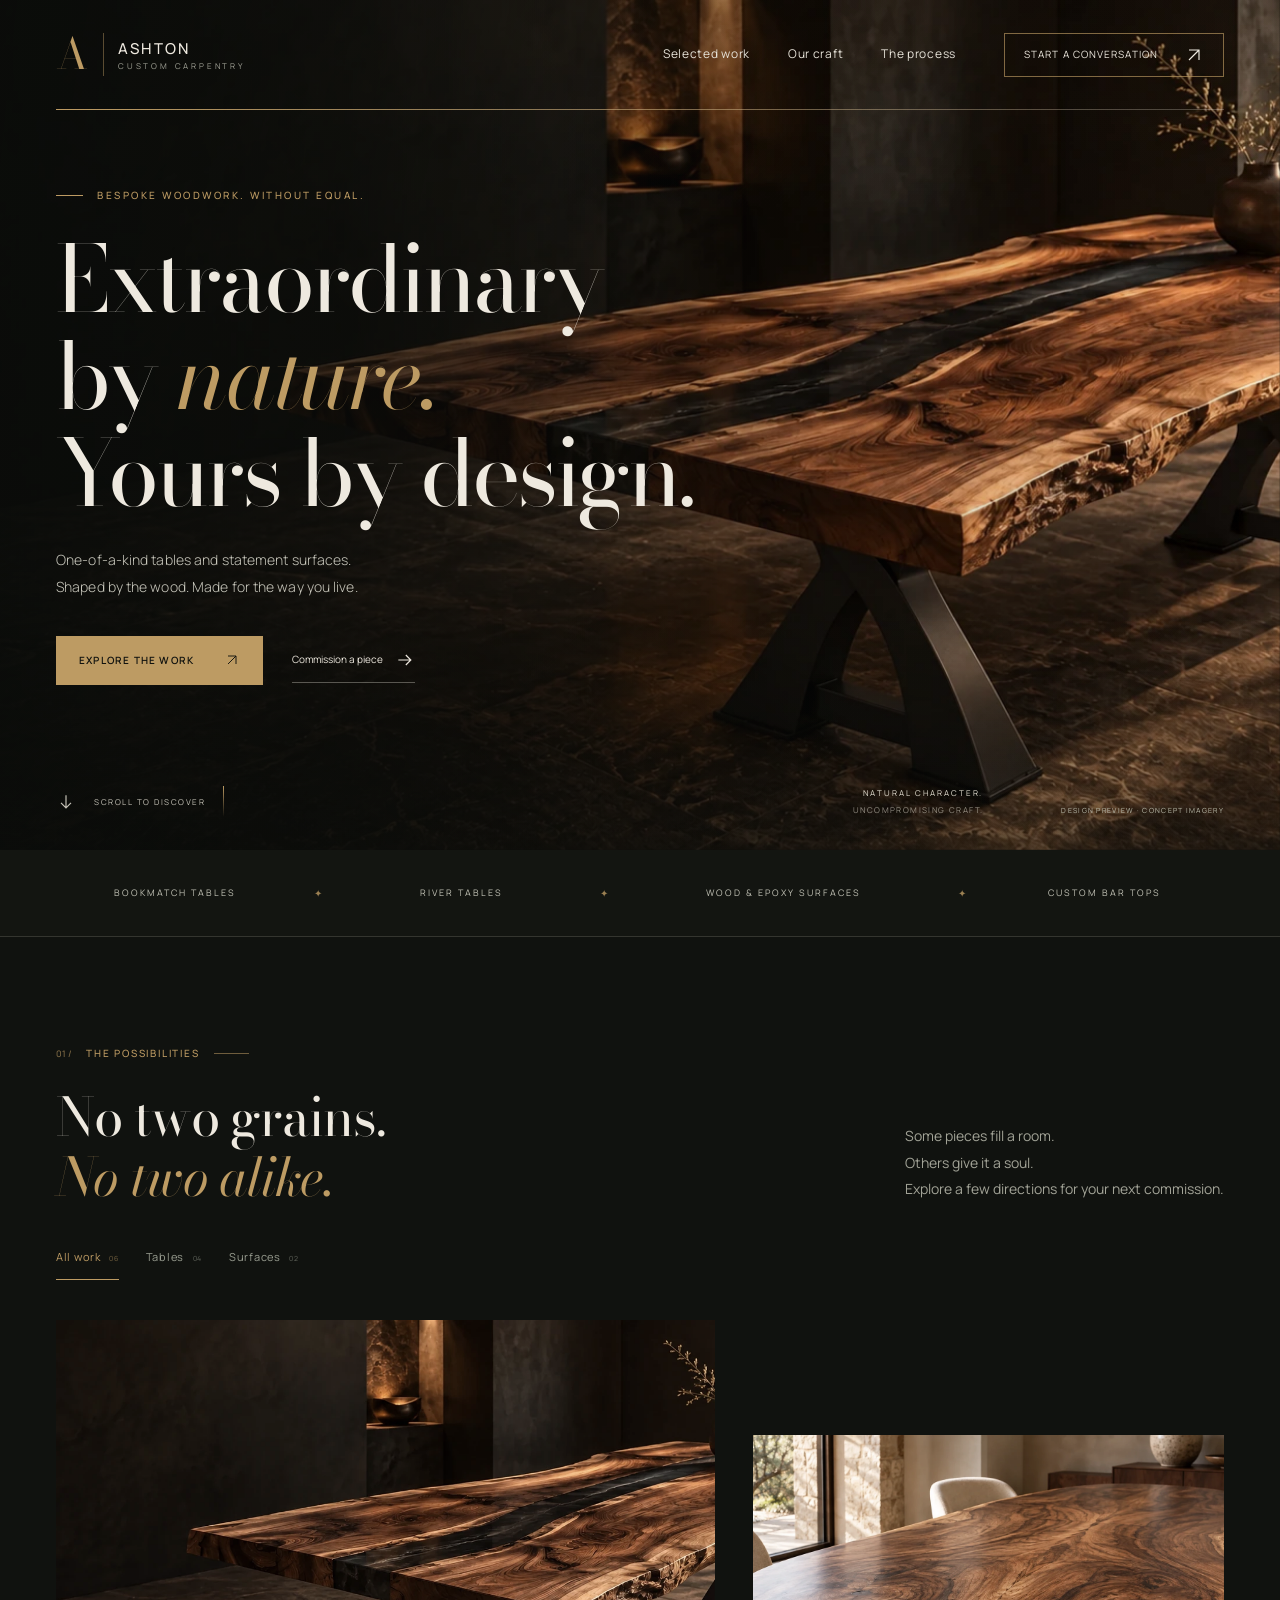
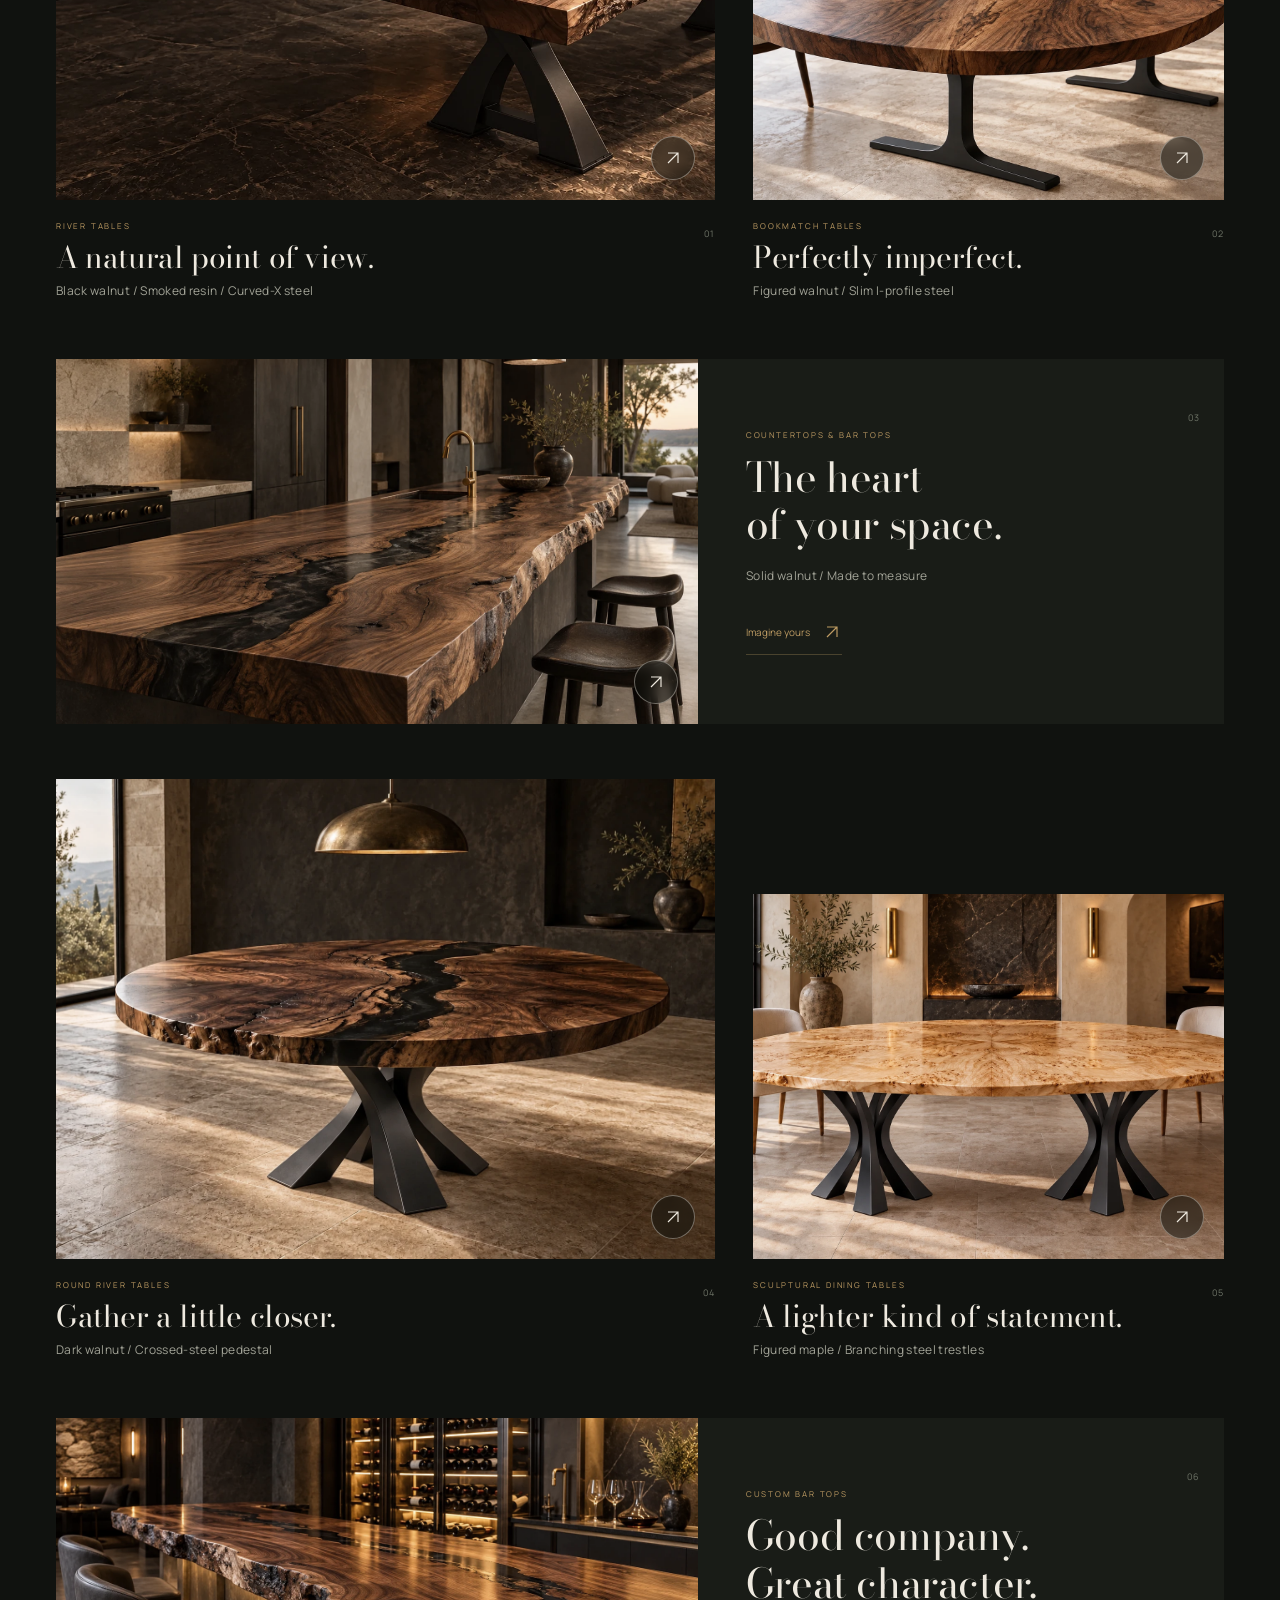
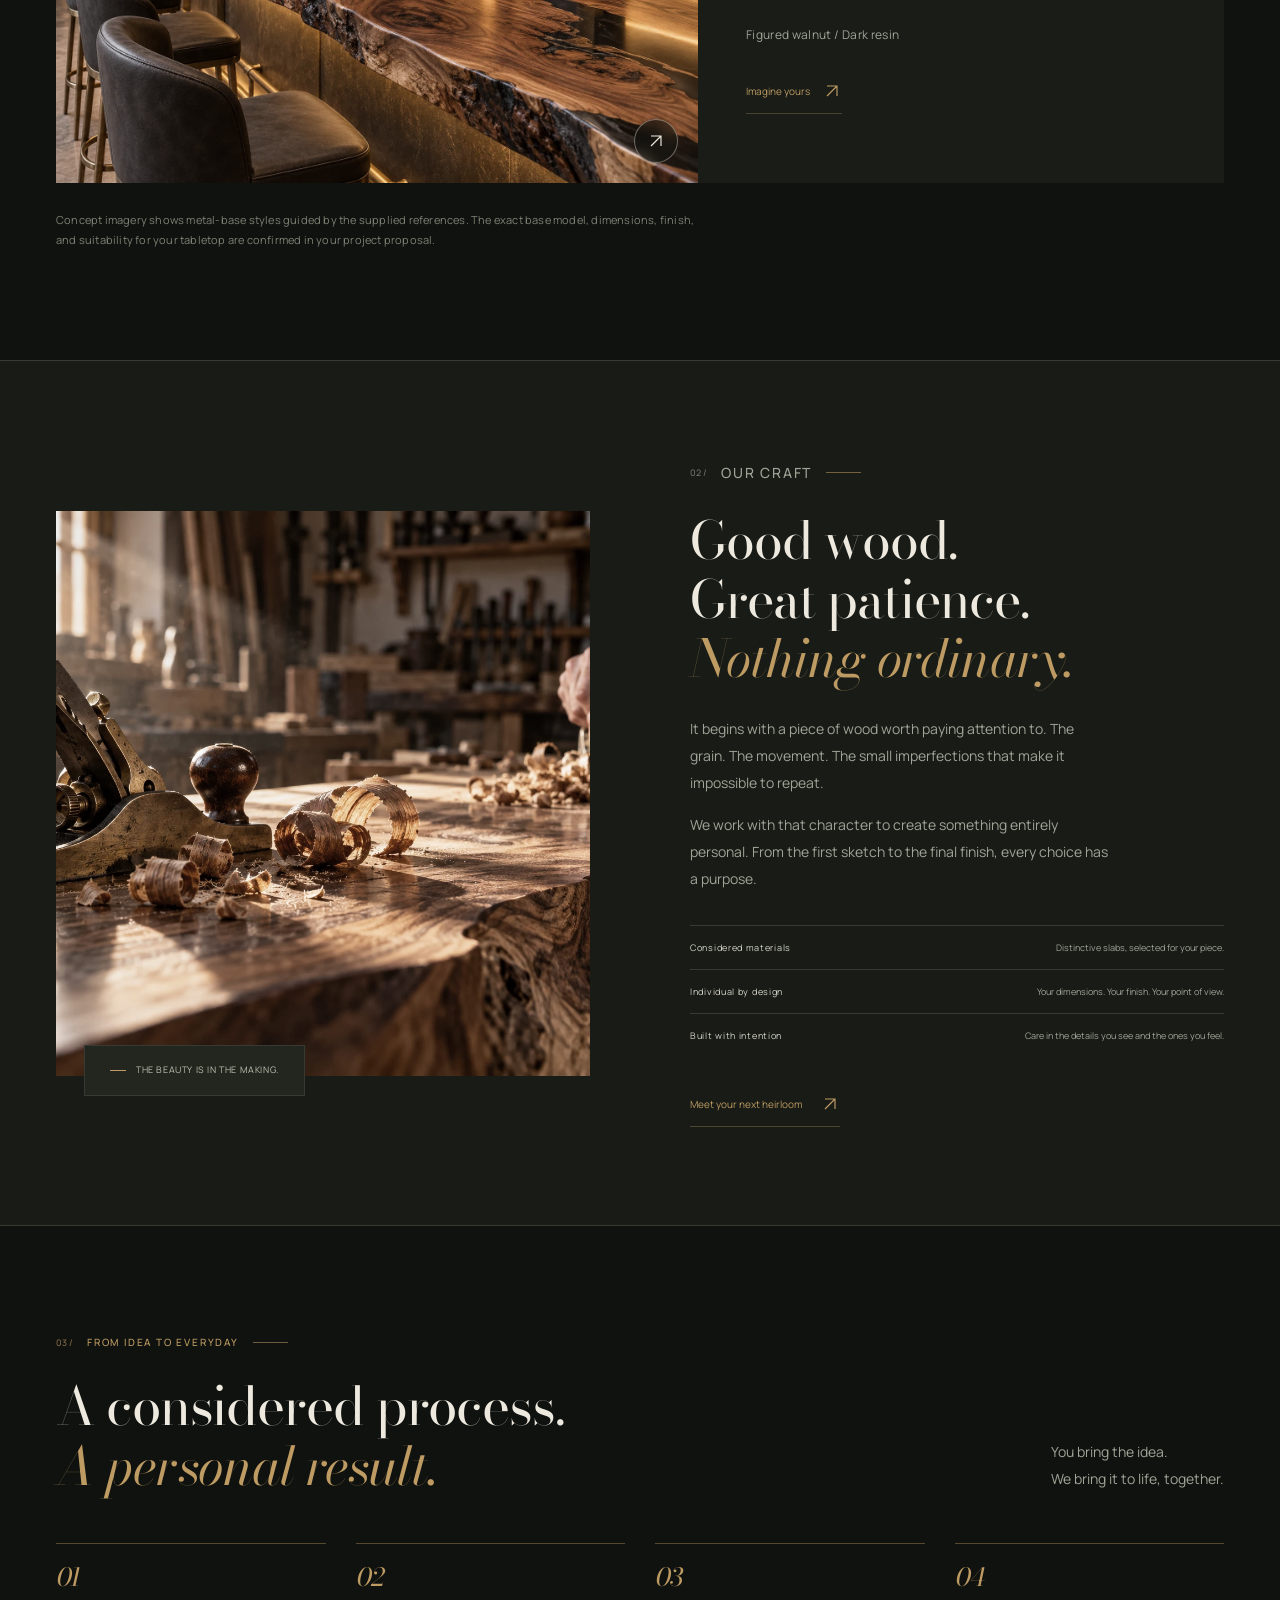
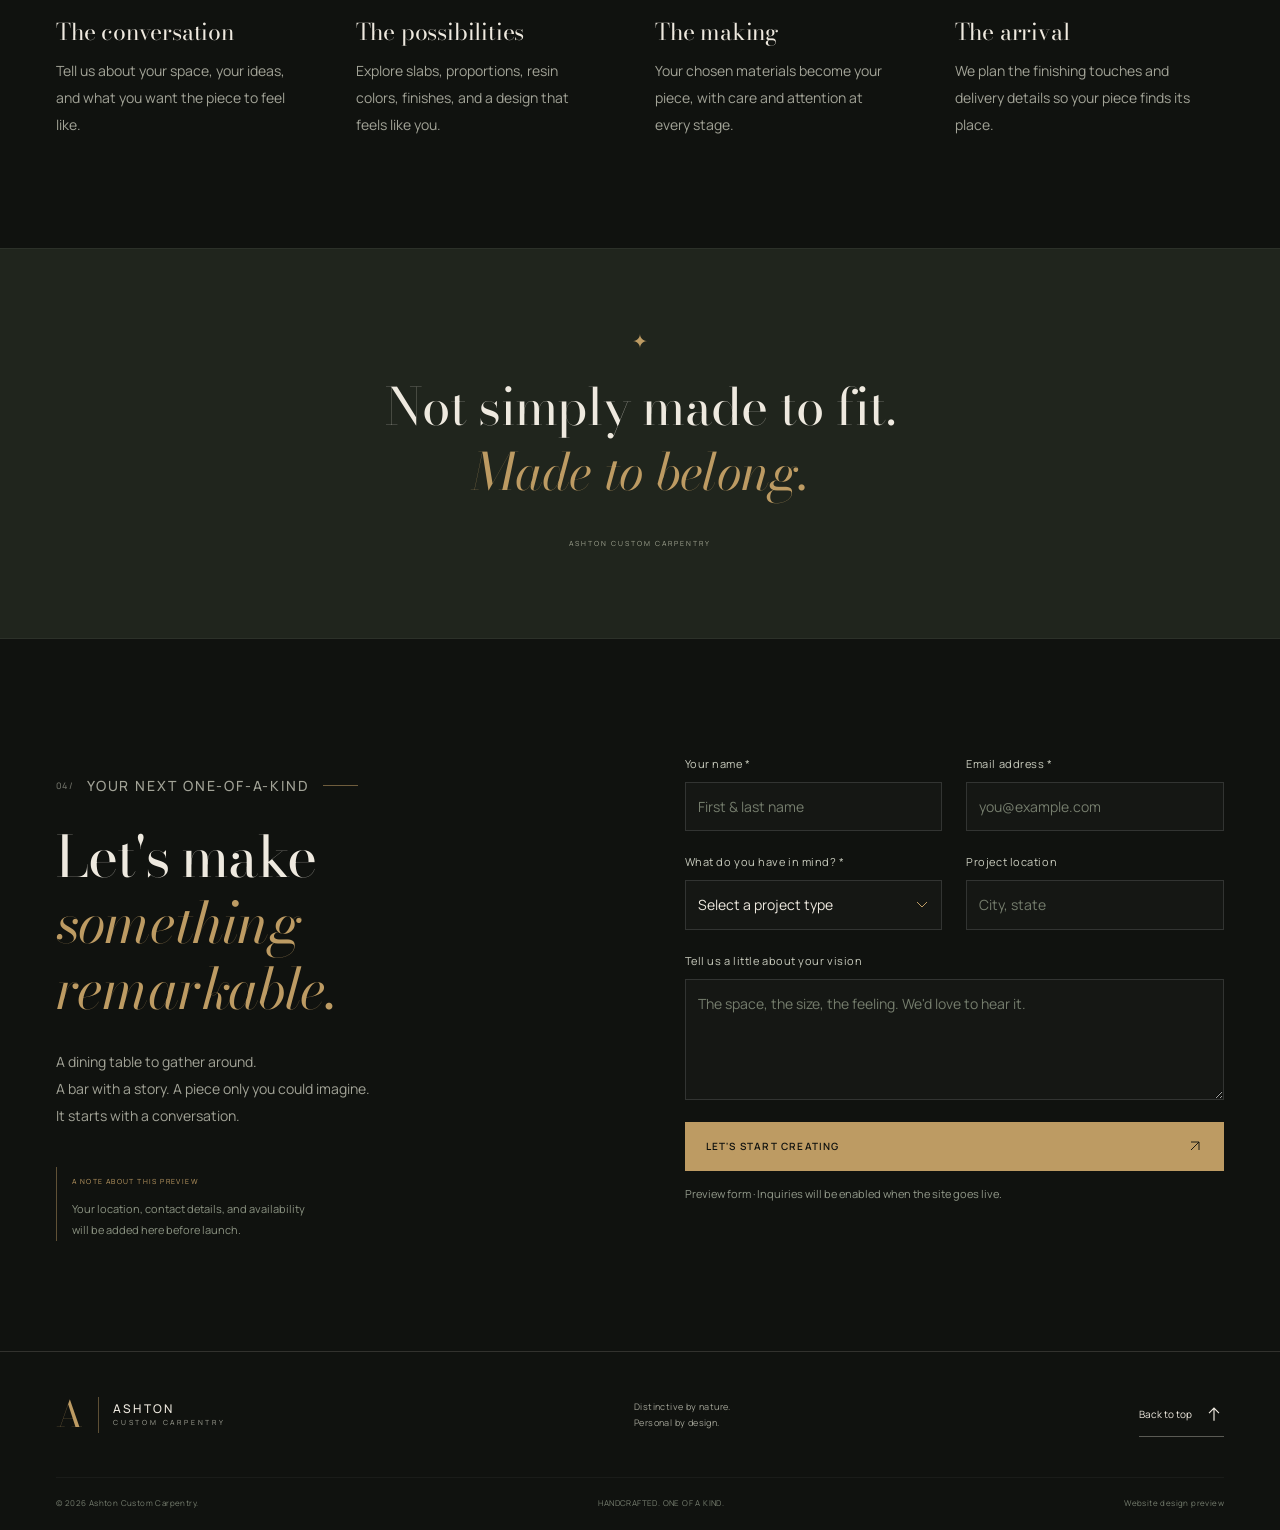
==== commit 512cb06b: "Use realistic steel table bases in portfolio imagery" ====
--- a/index.html
+++ b/index.html
@@ -9,7 +9,7 @@
   <link rel="icon" href="assets/favicon.svg" type="image/svg+xml">
   <link rel="preload" href="assets/fonts/display.ttf" as="font" type="font/ttf" crossorigin>
   <link rel="preload" href="assets/fonts/body.ttf" as="font" type="font/ttf" crossorigin>
-  <link rel="preload" href="assets/images/walnut-river.webp" as="image">
+  <link rel="preload" href="assets/images/walnut-river-curved-steel.webp" as="image">
   <link rel="stylesheet" href="css/styles.css">
   <script src="js/main.js" defer></script>
 </head>
@@ -34,7 +34,7 @@
   </header>
   <main id="main">
     <section class="hero" id="top" aria-labelledby="hero-heading">
-      <img class="hero-image" id="hero-image" src="assets/images/walnut-river.webp" width="1536" height="1024" alt="A sculptural walnut river table in a softly lit architectural interior" fetchpriority="high">
+      <img class="hero-image" id="hero-image" src="assets/images/walnut-river-curved-steel.webp" width="1915" height="821" alt="A walnut river table on two curved-X black steel trestles in a softly lit architectural interior" fetchpriority="high">
       <div class="hero-shade" aria-hidden="true"></div>
       <div class="hero-inner">
         <p class="eyebrow hero-intro"><span></span> BESPOKE WOODWORK. WITHOUT EQUAL.</p>
@@ -51,32 +51,32 @@
       <div class="section-heading work-heading reveal"><h2 class="section-title" id="work-heading">No two grains.<br><em>No two alike.</em></h2><p class="section-copy">Some pieces fill a room.<br>Others give it a soul.<br><span>Explore a few directions for your next commission.</span></p></div>
       <div class="filters reveal" role="group" aria-label="Filter design concepts"><button class="filter is-active" type="button" data-filter="all" aria-pressed="true">All work <span>06</span></button><button class="filter" type="button" data-filter="tables" aria-pressed="false">Tables <span>04</span></button><button class="filter" type="button" data-filter="surfaces" aria-pressed="false">Surfaces <span>02</span></button></div>
       <div class="project-grid">
-        <article class="project-card project-card--featured reveal" data-category="tables" data-title="The River Collection" data-material="Black walnut · Smoked resin · Sculpted steel" data-description="A study in contrast: richly figured walnut shaped around a quiet river of smoked resin. Every slab, proportion, and finish can be selected for your space. This is illustrative concept imagery, not a photograph of a completed commission." data-image="assets/images/walnut-river.webp">
-          <div class="project-image-wrap"><img class="project-image" src="assets/images/walnut-river.webp" width="1916" height="821" alt="Live-edge walnut river table with a sculptural dark metal base" loading="lazy"><button class="project-open" type="button" data-project aria-label="View The River Collection"><svg class="icon" viewBox="0 0 24 24" aria-hidden="true"><path d="M6 18 18 6M6 6h12v12" fill="none" stroke="currentColor" stroke-width="1.4"/></svg></button></div>
-          <div class="project-info"><div><p class="project-type">RIVER TABLES</p><h3 class="project-title">A natural point of view.</h3><p class="project-material">Black walnut / Smoked resin</p></div><span class="project-number">01</span></div>
+        <article class="project-card project-card--featured reveal" data-category="tables" data-title="The River Collection" data-material="Black walnut · Smoked resin · Curved-X steel trestles" data-description="A study in contrast: richly figured walnut shaped around a quiet river of smoked resin. The base uses a pair of curved-X steel trestles. Slab, proportions, base model, and finish are selected for your space. This is illustrative concept imagery, not a photograph of a completed commission." data-image="assets/images/walnut-river-curved-steel.webp">
+          <div class="project-image-wrap"><img class="project-image" src="assets/images/walnut-river-curved-steel.webp" width="1915" height="821" alt="Live-edge walnut river table with two curved-X powder-coated steel trestles" loading="lazy"><button class="project-open" type="button" data-project aria-label="View The River Collection"><svg class="icon" viewBox="0 0 24 24" aria-hidden="true"><path d="M6 18 18 6M6 6h12v12" fill="none" stroke="currentColor" stroke-width="1.4"/></svg></button></div>
+          <div class="project-info"><div><p class="project-type">RIVER TABLES</p><h3 class="project-title">A natural point of view.</h3><p class="project-material">Black walnut / Smoked resin / Curved-X steel</p></div><span class="project-number">01</span></div>
         </article>
-        <article class="project-card reveal" data-category="tables" data-title="The Bookmatch Collection" data-material="Figured walnut · Natural edge · Hand-finished" data-description="A single slab opens into a mirrored composition of grain. Designed as a gathering place with a silhouette, base, and finish chosen around your room. This is illustrative concept imagery, not a photograph of a completed commission." data-image="assets/images/bookmatch.webp">
-          <div class="project-image-wrap"><img class="project-image" src="assets/images/bookmatch.webp" width="1536" height="1024" alt="Bookmatched walnut dining table with flowing mirrored natural grain" loading="lazy"><button class="project-open" type="button" data-project aria-label="View The Bookmatch Collection"><svg class="icon" viewBox="0 0 24 24" aria-hidden="true"><path d="M6 18 18 6M6 6h12v12" fill="none" stroke="currentColor" stroke-width="1.4"/></svg></button></div>
-          <div class="project-info"><div><p class="project-type">BOOKMATCH TABLES</p><h3 class="project-title">Perfectly imperfect.</h3><p class="project-material">Figured walnut / Natural edge</p></div><span class="project-number">02</span></div>
+        <article class="project-card reveal" data-category="tables" data-title="The Bookmatch Collection" data-material="Figured walnut · Natural edge · Slim I-profile steel legs" data-description="A single slab opens into a mirrored composition of grain. Two slim I-profile steel legs support the slab while keeping the floor visually open. The base model and finish are chosen around your room. This is illustrative concept imagery, not a photograph of a completed commission." data-image="assets/images/bookmatch-wineglass-steel.webp">
+          <div class="project-image-wrap"><img class="project-image" src="assets/images/bookmatch-wineglass-steel.webp" width="1536" height="1024" alt="Bookmatched walnut dining table with mirrored natural grain and two slim I-profile black steel legs" loading="lazy"><button class="project-open" type="button" data-project aria-label="View The Bookmatch Collection"><svg class="icon" viewBox="0 0 24 24" aria-hidden="true"><path d="M6 18 18 6M6 6h12v12" fill="none" stroke="currentColor" stroke-width="1.4"/></svg></button></div>
+          <div class="project-info"><div><p class="project-type">BOOKMATCH TABLES</p><h3 class="project-title">Perfectly imperfect.</h3><p class="project-material">Figured walnut / Slim I-profile steel</p></div><span class="project-number">02</span></div>
         </article>
         <article class="project-card project-card--wide reveal" data-category="surfaces" data-title="The Architectural Collection" data-material="Solid walnut · Epoxy details · Made to measure" data-description="A warm, singular surface for the spaces you return to every day. Explore custom countertops, kitchen islands, and bar tops shaped to your exact dimensions and material preferences. This is illustrative concept imagery, not a photograph of a completed commission." data-image="assets/images/countertop.webp">
           <div class="project-image-wrap"><img class="project-image" src="assets/images/countertop.webp" width="1536" height="1024" alt="Custom walnut and smoked epoxy island countertop in a warm modern interior" loading="lazy"><button class="project-open" type="button" data-project aria-label="View The Architectural Collection"><svg class="icon" viewBox="0 0 24 24" aria-hidden="true"><path d="M6 18 18 6M6 6h12v12" fill="none" stroke="currentColor" stroke-width="1.4"/></svg></button></div>
           <div class="project-info"><div><p class="project-type">COUNTERTOPS &amp; BAR TOPS</p><h3 class="project-title">The heart<br>of your space.</h3><p class="project-material">Solid walnut / Made to measure</p><a class="button-text" href="#commission">Imagine yours <svg class="icon" viewBox="0 0 24 24" aria-hidden="true"><path d="M6 18 18 6M6 6h12v12" fill="none" stroke="currentColor" stroke-width="1.4"/></svg></a></div><span class="project-number">03</span></div>
         </article>
-        <article class="project-card project-card--featured reveal" data-category="tables" data-title="The Round River Study" data-material="Dark walnut · Black resin · Sculpted pedestal" data-description="An intimate composition of organic grain and dark resin, shaped for conversation. Explore round proportions, pedestal options, and resin details around your space. This is illustrative concept imagery, not a photograph of a completed commission." data-image="assets/images/round-river.webp">
-          <div class="project-image-wrap"><img class="project-image" src="assets/images/round-river.webp" width="1536" height="1024" alt="Round walnut river table with a dark sculpted pedestal in a charcoal and brass dining room" loading="lazy"><button class="project-open" type="button" data-project aria-label="View The Round River Study"><svg class="icon" viewBox="0 0 24 24" aria-hidden="true"><path d="M6 18 18 6M6 6h12v12" fill="none" stroke="currentColor" stroke-width="1.4"/></svg></button></div>
-          <div class="project-info"><div><p class="project-type">ROUND RIVER TABLES</p><h3 class="project-title">Gather a little closer.</h3><p class="project-material">Dark walnut / Black resin</p></div><span class="project-number">04</span></div>
+        <article class="project-card project-card--featured reveal" data-category="tables" data-title="The Round River Study" data-material="Dark walnut · Black resin · Crossed-steel pedestal" data-description="An intimate composition of organic grain and dark resin, shaped for conversation. A centered crossed-steel pedestal with four grounded feet supports the round top. Base size, finish, and tabletop proportions are confirmed together. This is illustrative concept imagery, not a photograph of a completed commission." data-image="assets/images/round-river-crossed-steel.webp">
+          <div class="project-image-wrap"><img class="project-image" src="assets/images/round-river-crossed-steel.webp" width="1536" height="1024" alt="Round walnut river table on a centered crossed-steel pedestal with four grounded feet" loading="lazy"><button class="project-open" type="button" data-project aria-label="View The Round River Study"><svg class="icon" viewBox="0 0 24 24" aria-hidden="true"><path d="M6 18 18 6M6 6h12v12" fill="none" stroke="currentColor" stroke-width="1.4"/></svg></button></div>
+          <div class="project-info"><div><p class="project-type">ROUND RIVER TABLES</p><h3 class="project-title">Gather a little closer.</h3><p class="project-material">Dark walnut / Crossed-steel pedestal</p></div><span class="project-number">04</span></div>
         </article>
-        <article class="project-card reveal" data-category="tables" data-title="The Figured Maple Study" data-material="Figured maple · Oval profile · Twin wood pedestals" data-description="Luminous figured maple brings warmth and movement to a soft oval silhouette. A study in natural texture, balanced proportions, and sculptural solid-wood bases. This is illustrative concept imagery, not a photograph of a completed commission." data-image="assets/images/maple-dining.webp">
-          <div class="project-image-wrap"><img class="project-image" src="assets/images/maple-dining.webp" width="1536" height="1024" alt="Luminous figured maple oval dining table on two sculptural wooden pedestals" loading="lazy"><button class="project-open" type="button" data-project aria-label="View The Figured Maple Study"><svg class="icon" viewBox="0 0 24 24" aria-hidden="true"><path d="M6 18 18 6M6 6h12v12" fill="none" stroke="currentColor" stroke-width="1.4"/></svg></button></div>
-          <div class="project-info"><div><p class="project-type">SCULPTURAL DINING TABLES</p><h3 class="project-title">A lighter kind of statement.</h3><p class="project-material">Figured maple / Sculpted wood</p></div><span class="project-number">05</span></div>
+        <article class="project-card reveal" data-category="tables" data-title="The Figured Maple Study" data-material="Figured maple · Oval profile · Branching steel trestles" data-description="Luminous figured maple brings warmth and movement to a soft oval silhouette. Two branching black steel trestles give the tabletop a stable, open support. The exact base model, dimensions, and finish are confirmed in the proposal. This is illustrative concept imagery, not a photograph of a completed commission." data-image="assets/images/maple-ramo-steel.webp">
+          <div class="project-image-wrap"><img class="project-image" src="assets/images/maple-ramo-steel.webp" width="1536" height="1024" alt="Luminous figured maple oval dining table on two branching black steel trestles" loading="lazy"><button class="project-open" type="button" data-project aria-label="View The Figured Maple Study"><svg class="icon" viewBox="0 0 24 24" aria-hidden="true"><path d="M6 18 18 6M6 6h12v12" fill="none" stroke="currentColor" stroke-width="1.4"/></svg></button></div>
+          <div class="project-info"><div><p class="project-type">SCULPTURAL DINING TABLES</p><h3 class="project-title">A lighter kind of statement.</h3><p class="project-material">Figured maple / Branching steel trestles</p></div><span class="project-number">05</span></div>
         </article>
         <article class="project-card project-card--wide reveal" data-category="surfaces" data-title="The Private Bar Study" data-material="Figured walnut · Dark resin · Custom dimensions" data-description="A striking natural surface for an intimate lounge or a statement home bar. Explore live-edge profiles, resin accents, and lengths tailored to the room. This is illustrative concept imagery, not a photograph of a completed commission." data-image="assets/images/walnut-bar.webp">
           <div class="project-image-wrap"><img class="project-image" src="assets/images/walnut-bar.webp" width="1536" height="1024" alt="Custom walnut and dark resin bar top with brass accents in an intimate wine lounge" loading="lazy"><button class="project-open" type="button" data-project aria-label="View The Private Bar Study"><svg class="icon" viewBox="0 0 24 24" aria-hidden="true"><path d="M6 18 18 6M6 6h12v12" fill="none" stroke="currentColor" stroke-width="1.4"/></svg></button></div>
           <div class="project-info"><div><p class="project-type">CUSTOM BAR TOPS</p><h3 class="project-title">Good company.<br>Great character.</h3><p class="project-material">Figured walnut / Dark resin</p><a class="button-text" href="#commission">Imagine yours <svg class="icon" viewBox="0 0 24 24" aria-hidden="true"><path d="M6 18 18 6M6 6h12v12" fill="none" stroke="currentColor" stroke-width="1.4"/></svg></a></div><span class="project-number">06</span></div>
         </article>
       </div>
-      <p class="portfolio-note">A visual starting point. Gallery images are illustrative design concepts, not photographs of completed commissions.</p>
+      <p class="portfolio-note">Concept imagery shows metal-base styles guided by the supplied references. The exact base model, dimensions, finish, and suitability for your tabletop are confirmed in your project proposal.</p>
     </section>
 
     <section class="craft-section" id="craft" aria-labelledby="craft-heading"><div class="section-wrap craft-grid">
@@ -98,6 +98,6 @@
     </div></section>
   </main>
   <footer class="site-footer"><div class="section-wrap"><div class="footer-top"><a class="brand" href="#top" aria-label="Ashton Custom Carpentry home"><span class="brand-mark" aria-hidden="true">A<span></span></span><span class="brand-words">ASHTON<small>CUSTOM CARPENTRY</small></span></a><p>Distinctive by nature.<br>Personal by design.</p><a class="button-text" href="#top">Back to top <svg class="icon" viewBox="0 0 24 24" aria-hidden="true"><path d="M12 20V5m-6 6 6-6 6 6" fill="none" stroke="currentColor" stroke-width="1.4"/></svg></a></div><div class="footer-bottom"><p>© <span id="year">2026</span> Ashton Custom Carpentry.</p><span>HANDCRAFTED. ONE OF A KIND.</span><p>Website design preview</p></div></div></footer>
-  <dialog id="project-dialog" aria-labelledby="dialog-title"><div class="dialog-content"><button class="dialog-close" type="button" data-close-dialog aria-label="Close project">×</button><img class="dialog-image" id="dialog-image" src="assets/images/walnut-river.webp" alt=""><div class="dialog-copy"><p class="dialog-kicker">DESIGN STUDY / CONCEPT IMAGERY</p><h2 id="dialog-title"></h2><p id="dialog-material"></p><p id="dialog-description"></p><a class="button-text" href="#commission" data-close-dialog>Discuss a piece like this <svg class="icon" viewBox="0 0 24 24" aria-hidden="true"><path d="M6 18 18 6M6 6h12v12" fill="none" stroke="currentColor" stroke-width="1.4"/></svg></a></div></div></dialog>
+  <dialog id="project-dialog" aria-labelledby="dialog-title"><div class="dialog-content"><button class="dialog-close" type="button" data-close-dialog aria-label="Close project">×</button><img class="dialog-image" id="dialog-image" src="assets/images/walnut-river-curved-steel.webp" alt=""><div class="dialog-copy"><p class="dialog-kicker">DESIGN STUDY / CONCEPT IMAGERY</p><h2 id="dialog-title"></h2><p id="dialog-material"></p><p id="dialog-description"></p><a class="button-text" href="#commission" data-close-dialog>Discuss a piece like this <svg class="icon" viewBox="0 0 24 24" aria-hidden="true"><path d="M6 18 18 6M6 6h12v12" fill="none" stroke="currentColor" stroke-width="1.4"/></svg></a></div></div></dialog>
 </body>
 </html>
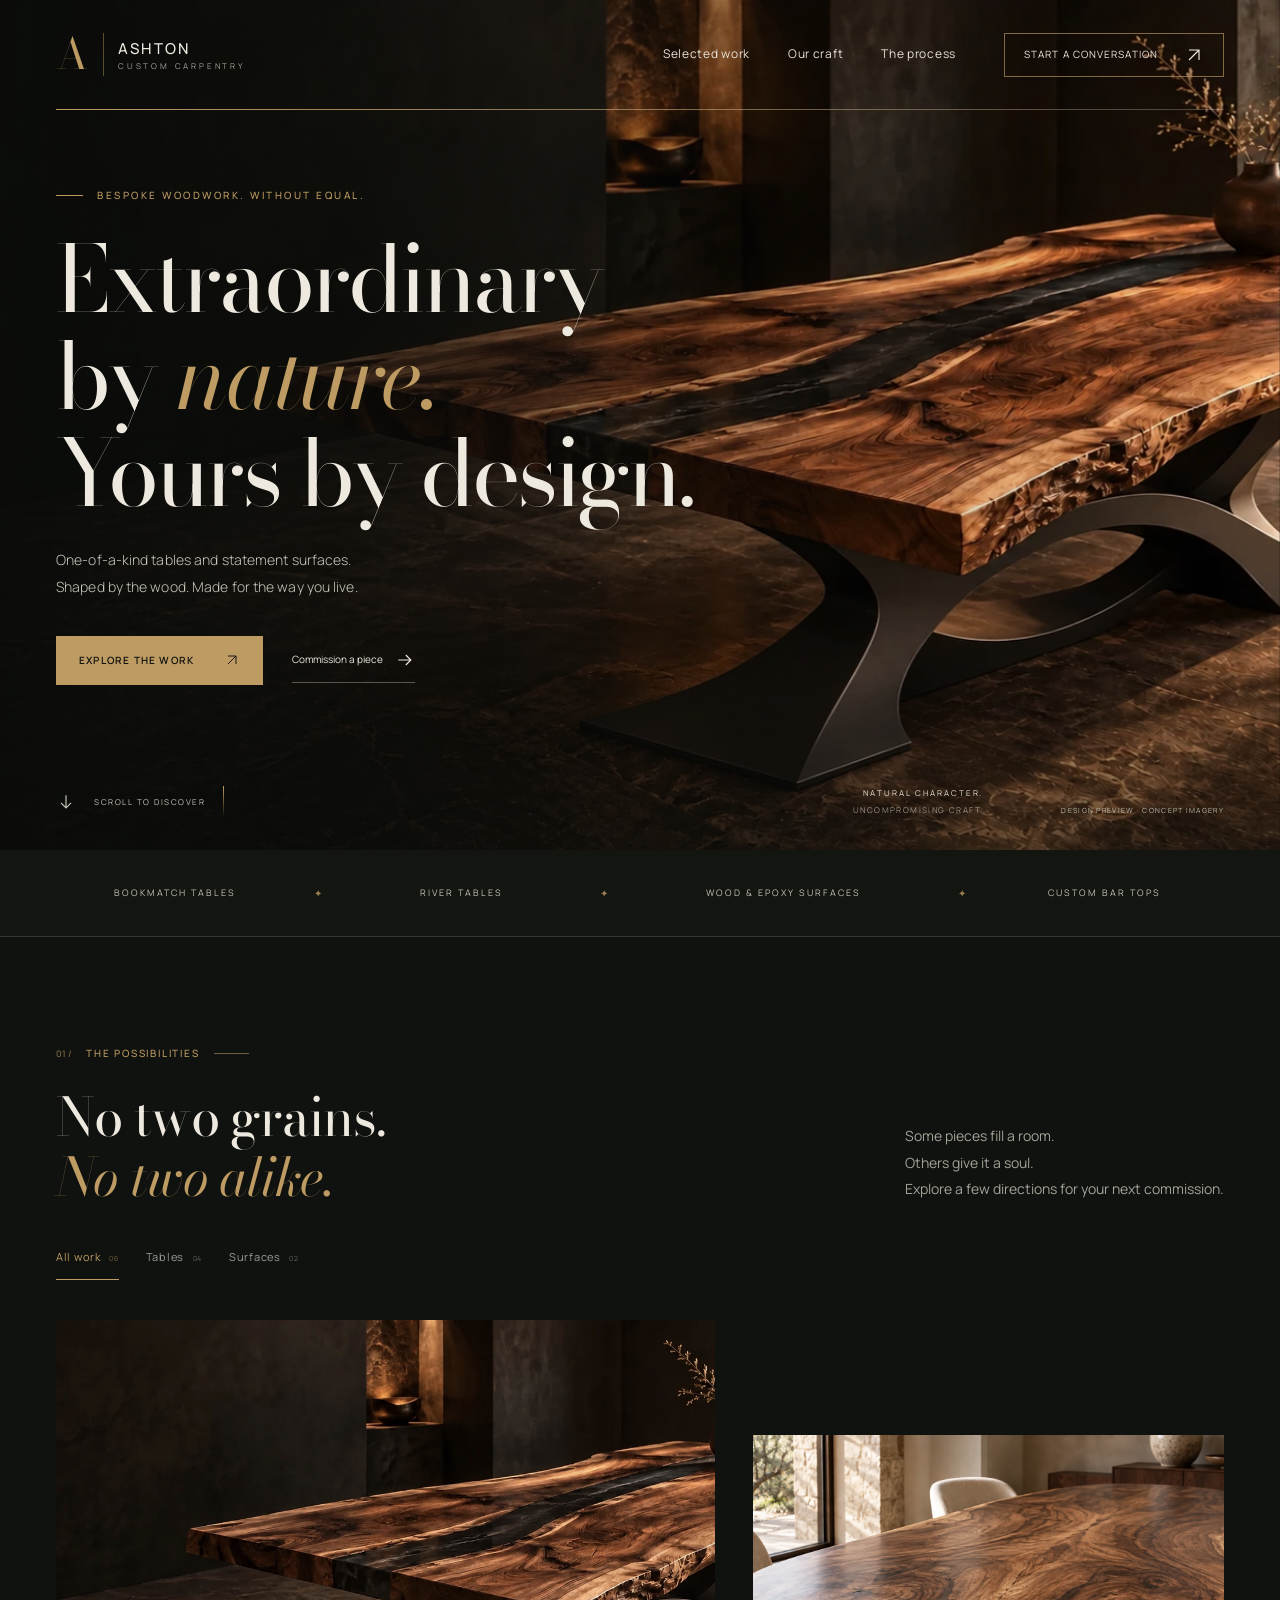
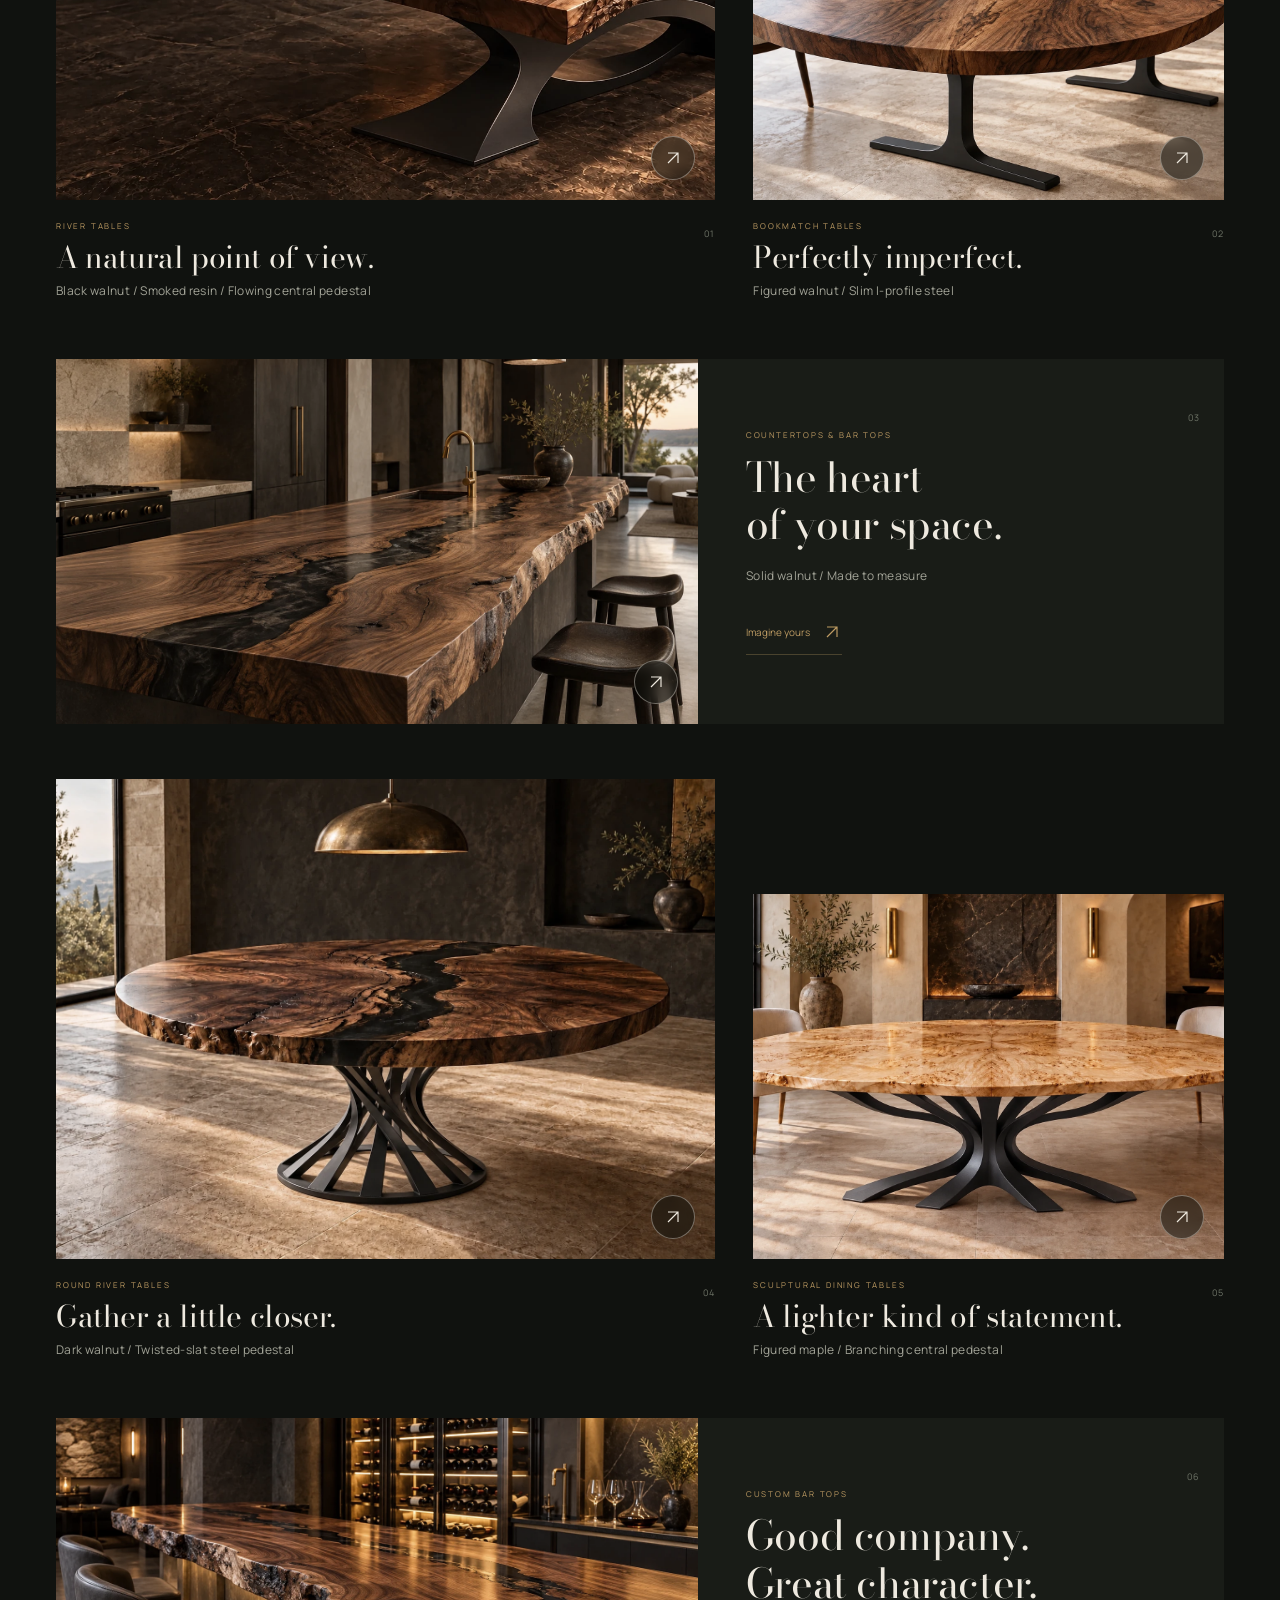
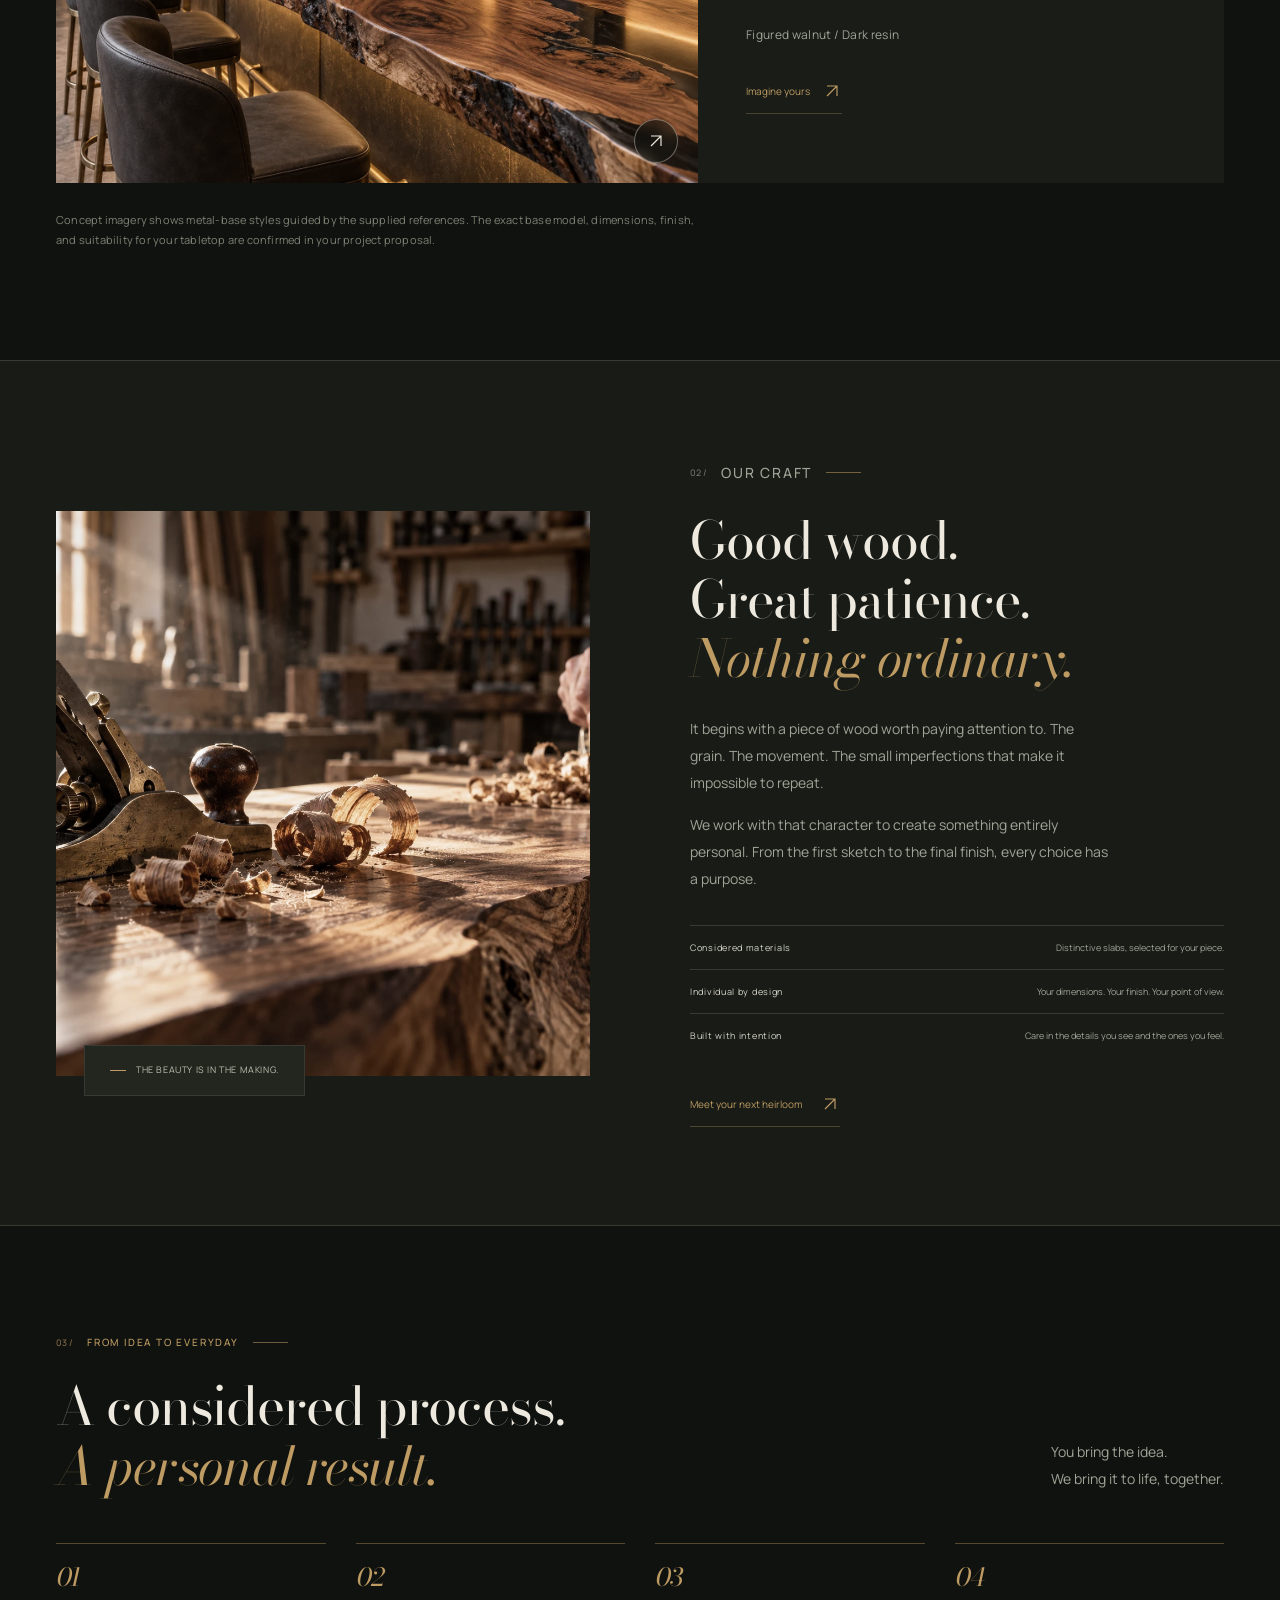
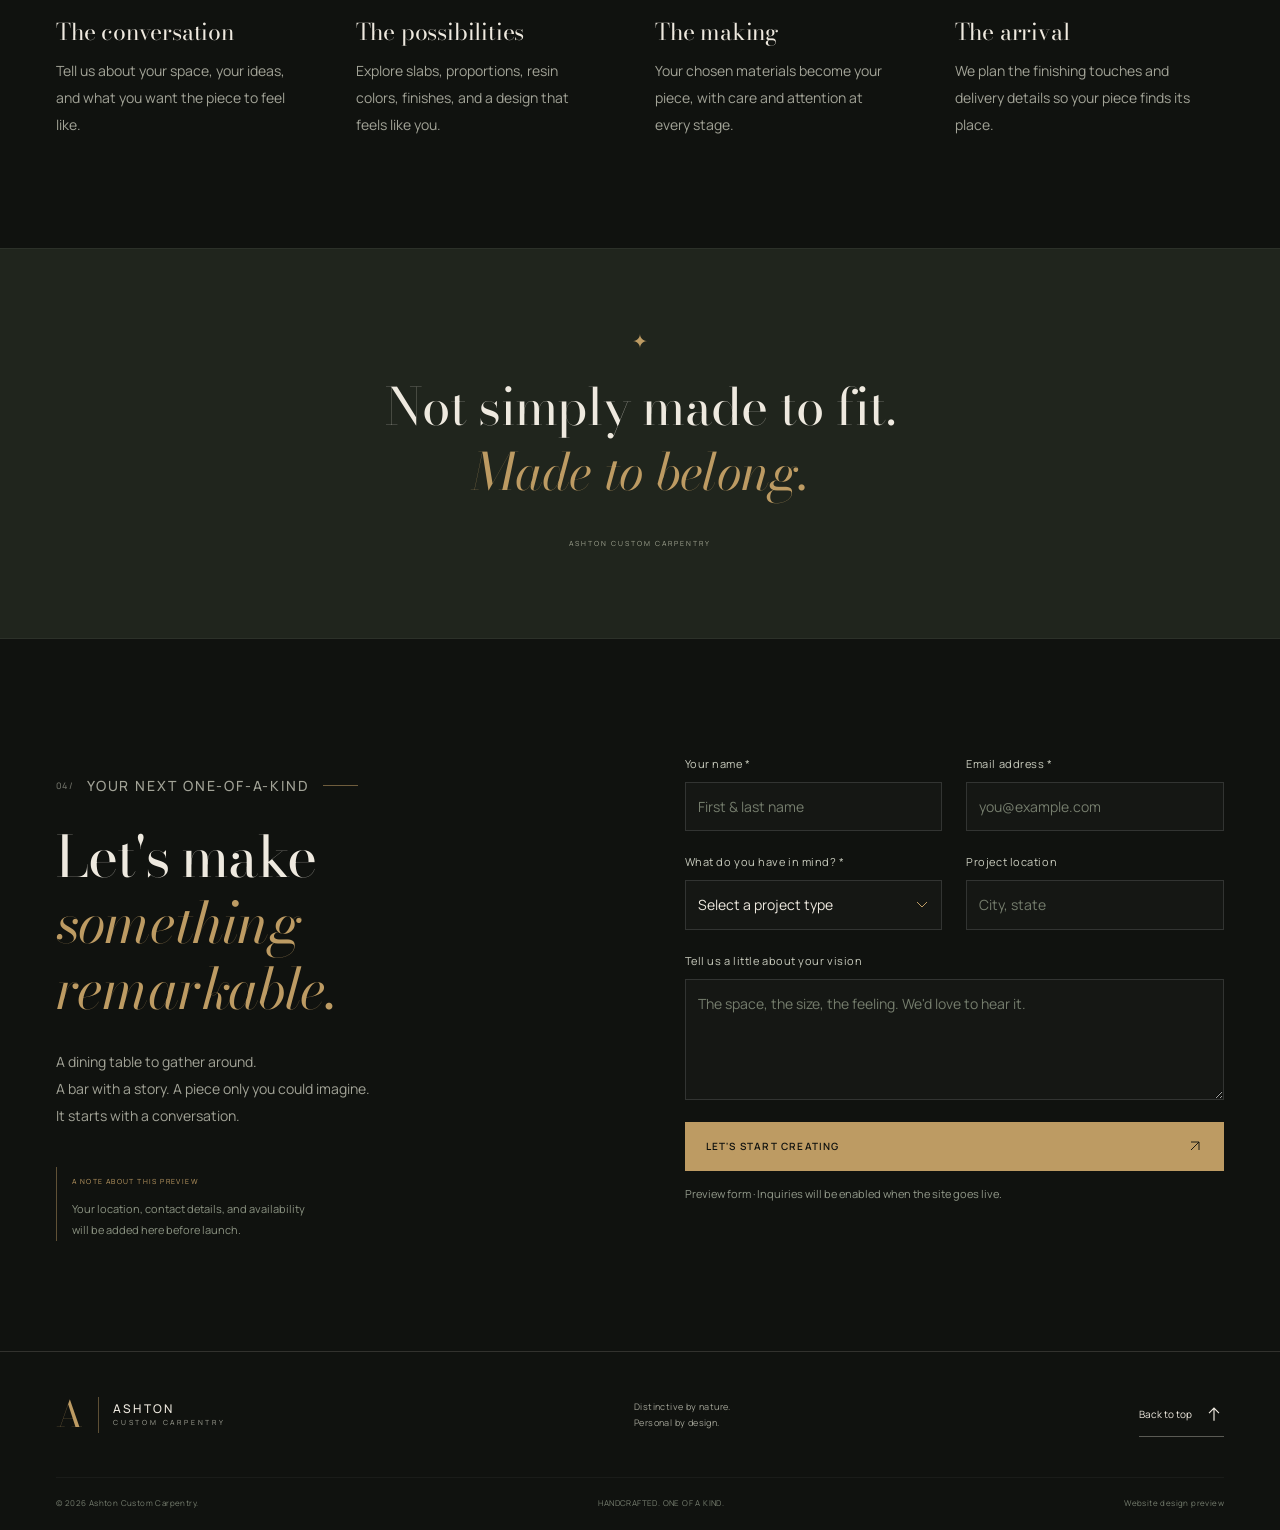
==== commit 71bd18dc: "Feature flowing central steel bases in table imagery" ====
--- a/index.html
+++ b/index.html
@@ -9,7 +9,7 @@
   <link rel="icon" href="assets/favicon.svg" type="image/svg+xml">
   <link rel="preload" href="assets/fonts/display.ttf" as="font" type="font/ttf" crossorigin>
   <link rel="preload" href="assets/fonts/body.ttf" as="font" type="font/ttf" crossorigin>
-  <link rel="preload" href="assets/images/walnut-river-curved-steel.webp" as="image">
+  <link rel="preload" href="assets/images/walnut-river-flowing-pedestal.webp" as="image">
   <link rel="stylesheet" href="css/styles.css">
   <script src="js/main.js" defer></script>
 </head>
@@ -34,7 +34,7 @@
   </header>
   <main id="main">
     <section class="hero" id="top" aria-labelledby="hero-heading">
-      <img class="hero-image" id="hero-image" src="assets/images/walnut-river-curved-steel.webp" width="1915" height="821" alt="A walnut river table on two curved-X black steel trestles in a softly lit architectural interior" fetchpriority="high">
+      <img class="hero-image" id="hero-image" src="assets/images/walnut-river-flowing-pedestal.webp" width="1916" height="821" alt="A walnut river table on a flowing central hourglass steel pedestal in a softly lit architectural interior" fetchpriority="high">
       <div class="hero-shade" aria-hidden="true"></div>
       <div class="hero-inner">
         <p class="eyebrow hero-intro"><span></span> BESPOKE WOODWORK. WITHOUT EQUAL.</p>
@@ -51,9 +51,9 @@
       <div class="section-heading work-heading reveal"><h2 class="section-title" id="work-heading">No two grains.<br><em>No two alike.</em></h2><p class="section-copy">Some pieces fill a room.<br>Others give it a soul.<br><span>Explore a few directions for your next commission.</span></p></div>
       <div class="filters reveal" role="group" aria-label="Filter design concepts"><button class="filter is-active" type="button" data-filter="all" aria-pressed="true">All work <span>06</span></button><button class="filter" type="button" data-filter="tables" aria-pressed="false">Tables <span>04</span></button><button class="filter" type="button" data-filter="surfaces" aria-pressed="false">Surfaces <span>02</span></button></div>
       <div class="project-grid">
-        <article class="project-card project-card--featured reveal" data-category="tables" data-title="The River Collection" data-material="Black walnut · Smoked resin · Curved-X steel trestles" data-description="A study in contrast: richly figured walnut shaped around a quiet river of smoked resin. The base uses a pair of curved-X steel trestles. Slab, proportions, base model, and finish are selected for your space. This is illustrative concept imagery, not a photograph of a completed commission." data-image="assets/images/walnut-river-curved-steel.webp">
-          <div class="project-image-wrap"><img class="project-image" src="assets/images/walnut-river-curved-steel.webp" width="1915" height="821" alt="Live-edge walnut river table with two curved-X powder-coated steel trestles" loading="lazy"><button class="project-open" type="button" data-project aria-label="View The River Collection"><svg class="icon" viewBox="0 0 24 24" aria-hidden="true"><path d="M6 18 18 6M6 6h12v12" fill="none" stroke="currentColor" stroke-width="1.4"/></svg></button></div>
-          <div class="project-info"><div><p class="project-type">RIVER TABLES</p><h3 class="project-title">A natural point of view.</h3><p class="project-material">Black walnut / Smoked resin / Curved-X steel</p></div><span class="project-number">01</span></div>
+        <article class="project-card project-card--featured reveal" data-category="tables" data-title="The River Collection" data-material="Black walnut · Smoked resin · Flowing central steel pedestal" data-description="A study in contrast: richly figured walnut shaped around a quiet river of smoked resin. An elongated central steel pedestal curves into an open hourglass silhouette beneath the slab. Slab, proportions, base model, and finish are selected for your space. This is illustrative concept imagery, not a photograph of a completed commission." data-image="assets/images/walnut-river-flowing-pedestal.webp">
+          <div class="project-image-wrap"><img class="project-image" src="assets/images/walnut-river-flowing-pedestal.webp" width="1916" height="821" alt="Live-edge walnut river table with an elongated flowing hourglass steel pedestal" loading="lazy"><button class="project-open" type="button" data-project aria-label="View The River Collection"><svg class="icon" viewBox="0 0 24 24" aria-hidden="true"><path d="M6 18 18 6M6 6h12v12" fill="none" stroke="currentColor" stroke-width="1.4"/></svg></button></div>
+          <div class="project-info"><div><p class="project-type">RIVER TABLES</p><h3 class="project-title">A natural point of view.</h3><p class="project-material">Black walnut / Smoked resin / Flowing central pedestal</p></div><span class="project-number">01</span></div>
         </article>
         <article class="project-card reveal" data-category="tables" data-title="The Bookmatch Collection" data-material="Figured walnut · Natural edge · Slim I-profile steel legs" data-description="A single slab opens into a mirrored composition of grain. Two slim I-profile steel legs support the slab while keeping the floor visually open. The base model and finish are chosen around your room. This is illustrative concept imagery, not a photograph of a completed commission." data-image="assets/images/bookmatch-wineglass-steel.webp">
           <div class="project-image-wrap"><img class="project-image" src="assets/images/bookmatch-wineglass-steel.webp" width="1536" height="1024" alt="Bookmatched walnut dining table with mirrored natural grain and two slim I-profile black steel legs" loading="lazy"><button class="project-open" type="button" data-project aria-label="View The Bookmatch Collection"><svg class="icon" viewBox="0 0 24 24" aria-hidden="true"><path d="M6 18 18 6M6 6h12v12" fill="none" stroke="currentColor" stroke-width="1.4"/></svg></button></div>
@@ -63,13 +63,13 @@
           <div class="project-image-wrap"><img class="project-image" src="assets/images/countertop.webp" width="1536" height="1024" alt="Custom walnut and smoked epoxy island countertop in a warm modern interior" loading="lazy"><button class="project-open" type="button" data-project aria-label="View The Architectural Collection"><svg class="icon" viewBox="0 0 24 24" aria-hidden="true"><path d="M6 18 18 6M6 6h12v12" fill="none" stroke="currentColor" stroke-width="1.4"/></svg></button></div>
           <div class="project-info"><div><p class="project-type">COUNTERTOPS &amp; BAR TOPS</p><h3 class="project-title">The heart<br>of your space.</h3><p class="project-material">Solid walnut / Made to measure</p><a class="button-text" href="#commission">Imagine yours <svg class="icon" viewBox="0 0 24 24" aria-hidden="true"><path d="M6 18 18 6M6 6h12v12" fill="none" stroke="currentColor" stroke-width="1.4"/></svg></a></div><span class="project-number">03</span></div>
         </article>
-        <article class="project-card project-card--featured reveal" data-category="tables" data-title="The Round River Study" data-material="Dark walnut · Black resin · Crossed-steel pedestal" data-description="An intimate composition of organic grain and dark resin, shaped for conversation. A centered crossed-steel pedestal with four grounded feet supports the round top. Base size, finish, and tabletop proportions are confirmed together. This is illustrative concept imagery, not a photograph of a completed commission." data-image="assets/images/round-river-crossed-steel.webp">
-          <div class="project-image-wrap"><img class="project-image" src="assets/images/round-river-crossed-steel.webp" width="1536" height="1024" alt="Round walnut river table on a centered crossed-steel pedestal with four grounded feet" loading="lazy"><button class="project-open" type="button" data-project aria-label="View The Round River Study"><svg class="icon" viewBox="0 0 24 24" aria-hidden="true"><path d="M6 18 18 6M6 6h12v12" fill="none" stroke="currentColor" stroke-width="1.4"/></svg></button></div>
-          <div class="project-info"><div><p class="project-type">ROUND RIVER TABLES</p><h3 class="project-title">Gather a little closer.</h3><p class="project-material">Dark walnut / Crossed-steel pedestal</p></div><span class="project-number">04</span></div>
+        <article class="project-card project-card--featured reveal" data-category="tables" data-title="The Round River Study" data-material="Dark walnut · Black resin · Twisted-slat steel pedestal" data-description="An intimate composition of organic grain and dark resin, shaped for conversation. An open central pedestal of twisting steel slats supports the round top, creating movement beneath the organic grain. Base size, finish, and tabletop proportions are confirmed together. This is illustrative concept imagery, not a photograph of a completed commission." data-image="assets/images/round-river-twisted-pedestal.webp">
+          <div class="project-image-wrap"><img class="project-image" src="assets/images/round-river-twisted-pedestal.webp" width="1536" height="1024" alt="Round walnut river table on an open twisting steel-slat central pedestal" loading="lazy"><button class="project-open" type="button" data-project aria-label="View The Round River Study"><svg class="icon" viewBox="0 0 24 24" aria-hidden="true"><path d="M6 18 18 6M6 6h12v12" fill="none" stroke="currentColor" stroke-width="1.4"/></svg></button></div>
+          <div class="project-info"><div><p class="project-type">ROUND RIVER TABLES</p><h3 class="project-title">Gather a little closer.</h3><p class="project-material">Dark walnut / Twisted-slat steel pedestal</p></div><span class="project-number">04</span></div>
         </article>
-        <article class="project-card reveal" data-category="tables" data-title="The Figured Maple Study" data-material="Figured maple · Oval profile · Branching steel trestles" data-description="Luminous figured maple brings warmth and movement to a soft oval silhouette. Two branching black steel trestles give the tabletop a stable, open support. The exact base model, dimensions, and finish are confirmed in the proposal. This is illustrative concept imagery, not a photograph of a completed commission." data-image="assets/images/maple-ramo-steel.webp">
-          <div class="project-image-wrap"><img class="project-image" src="assets/images/maple-ramo-steel.webp" width="1536" height="1024" alt="Luminous figured maple oval dining table on two branching black steel trestles" loading="lazy"><button class="project-open" type="button" data-project aria-label="View The Figured Maple Study"><svg class="icon" viewBox="0 0 24 24" aria-hidden="true"><path d="M6 18 18 6M6 6h12v12" fill="none" stroke="currentColor" stroke-width="1.4"/></svg></button></div>
-          <div class="project-info"><div><p class="project-type">SCULPTURAL DINING TABLES</p><h3 class="project-title">A lighter kind of statement.</h3><p class="project-material">Figured maple / Branching steel trestles</p></div><span class="project-number">05</span></div>
+        <article class="project-card reveal" data-category="tables" data-title="The Figured Maple Study" data-material="Figured maple · Oval profile · Branching central steel pedestal" data-description="Luminous figured maple brings warmth and movement to a soft oval silhouette. A single sculptural steel pedestal branches outward from a central waist, echoing the movement of the maple grain. The exact base model, dimensions, and finish are confirmed in the proposal. This is illustrative concept imagery, not a photograph of a completed commission." data-image="assets/images/maple-branching-pedestal.webp">
+          <div class="project-image-wrap"><img class="project-image" src="assets/images/maple-branching-pedestal.webp" width="1536" height="1024" alt="Luminous figured maple oval dining table on a single sculptural branching steel pedestal" loading="lazy"><button class="project-open" type="button" data-project aria-label="View The Figured Maple Study"><svg class="icon" viewBox="0 0 24 24" aria-hidden="true"><path d="M6 18 18 6M6 6h12v12" fill="none" stroke="currentColor" stroke-width="1.4"/></svg></button></div>
+          <div class="project-info"><div><p class="project-type">SCULPTURAL DINING TABLES</p><h3 class="project-title">A lighter kind of statement.</h3><p class="project-material">Figured maple / Branching central pedestal</p></div><span class="project-number">05</span></div>
         </article>
         <article class="project-card project-card--wide reveal" data-category="surfaces" data-title="The Private Bar Study" data-material="Figured walnut · Dark resin · Custom dimensions" data-description="A striking natural surface for an intimate lounge or a statement home bar. Explore live-edge profiles, resin accents, and lengths tailored to the room. This is illustrative concept imagery, not a photograph of a completed commission." data-image="assets/images/walnut-bar.webp">
           <div class="project-image-wrap"><img class="project-image" src="assets/images/walnut-bar.webp" width="1536" height="1024" alt="Custom walnut and dark resin bar top with brass accents in an intimate wine lounge" loading="lazy"><button class="project-open" type="button" data-project aria-label="View The Private Bar Study"><svg class="icon" viewBox="0 0 24 24" aria-hidden="true"><path d="M6 18 18 6M6 6h12v12" fill="none" stroke="currentColor" stroke-width="1.4"/></svg></button></div>
@@ -98,6 +98,6 @@
     </div></section>
   </main>
   <footer class="site-footer"><div class="section-wrap"><div class="footer-top"><a class="brand" href="#top" aria-label="Ashton Custom Carpentry home"><span class="brand-mark" aria-hidden="true">A<span></span></span><span class="brand-words">ASHTON<small>CUSTOM CARPENTRY</small></span></a><p>Distinctive by nature.<br>Personal by design.</p><a class="button-text" href="#top">Back to top <svg class="icon" viewBox="0 0 24 24" aria-hidden="true"><path d="M12 20V5m-6 6 6-6 6 6" fill="none" stroke="currentColor" stroke-width="1.4"/></svg></a></div><div class="footer-bottom"><p>© <span id="year">2026</span> Ashton Custom Carpentry.</p><span>HANDCRAFTED. ONE OF A KIND.</span><p>Website design preview</p></div></div></footer>
-  <dialog id="project-dialog" aria-labelledby="dialog-title"><div class="dialog-content"><button class="dialog-close" type="button" data-close-dialog aria-label="Close project">×</button><img class="dialog-image" id="dialog-image" src="assets/images/walnut-river-curved-steel.webp" alt=""><div class="dialog-copy"><p class="dialog-kicker">DESIGN STUDY / CONCEPT IMAGERY</p><h2 id="dialog-title"></h2><p id="dialog-material"></p><p id="dialog-description"></p><a class="button-text" href="#commission" data-close-dialog>Discuss a piece like this <svg class="icon" viewBox="0 0 24 24" aria-hidden="true"><path d="M6 18 18 6M6 6h12v12" fill="none" stroke="currentColor" stroke-width="1.4"/></svg></a></div></div></dialog>
+  <dialog id="project-dialog" aria-labelledby="dialog-title"><div class="dialog-content"><button class="dialog-close" type="button" data-close-dialog aria-label="Close project">×</button><img class="dialog-image" id="dialog-image" src="assets/images/walnut-river-flowing-pedestal.webp" alt=""><div class="dialog-copy"><p class="dialog-kicker">DESIGN STUDY / CONCEPT IMAGERY</p><h2 id="dialog-title"></h2><p id="dialog-material"></p><p id="dialog-description"></p><a class="button-text" href="#commission" data-close-dialog>Discuss a piece like this <svg class="icon" viewBox="0 0 24 24" aria-hidden="true"><path d="M6 18 18 6M6 6h12v12" fill="none" stroke="currentColor" stroke-width="1.4"/></svg></a></div></div></dialog>
 </body>
 </html>
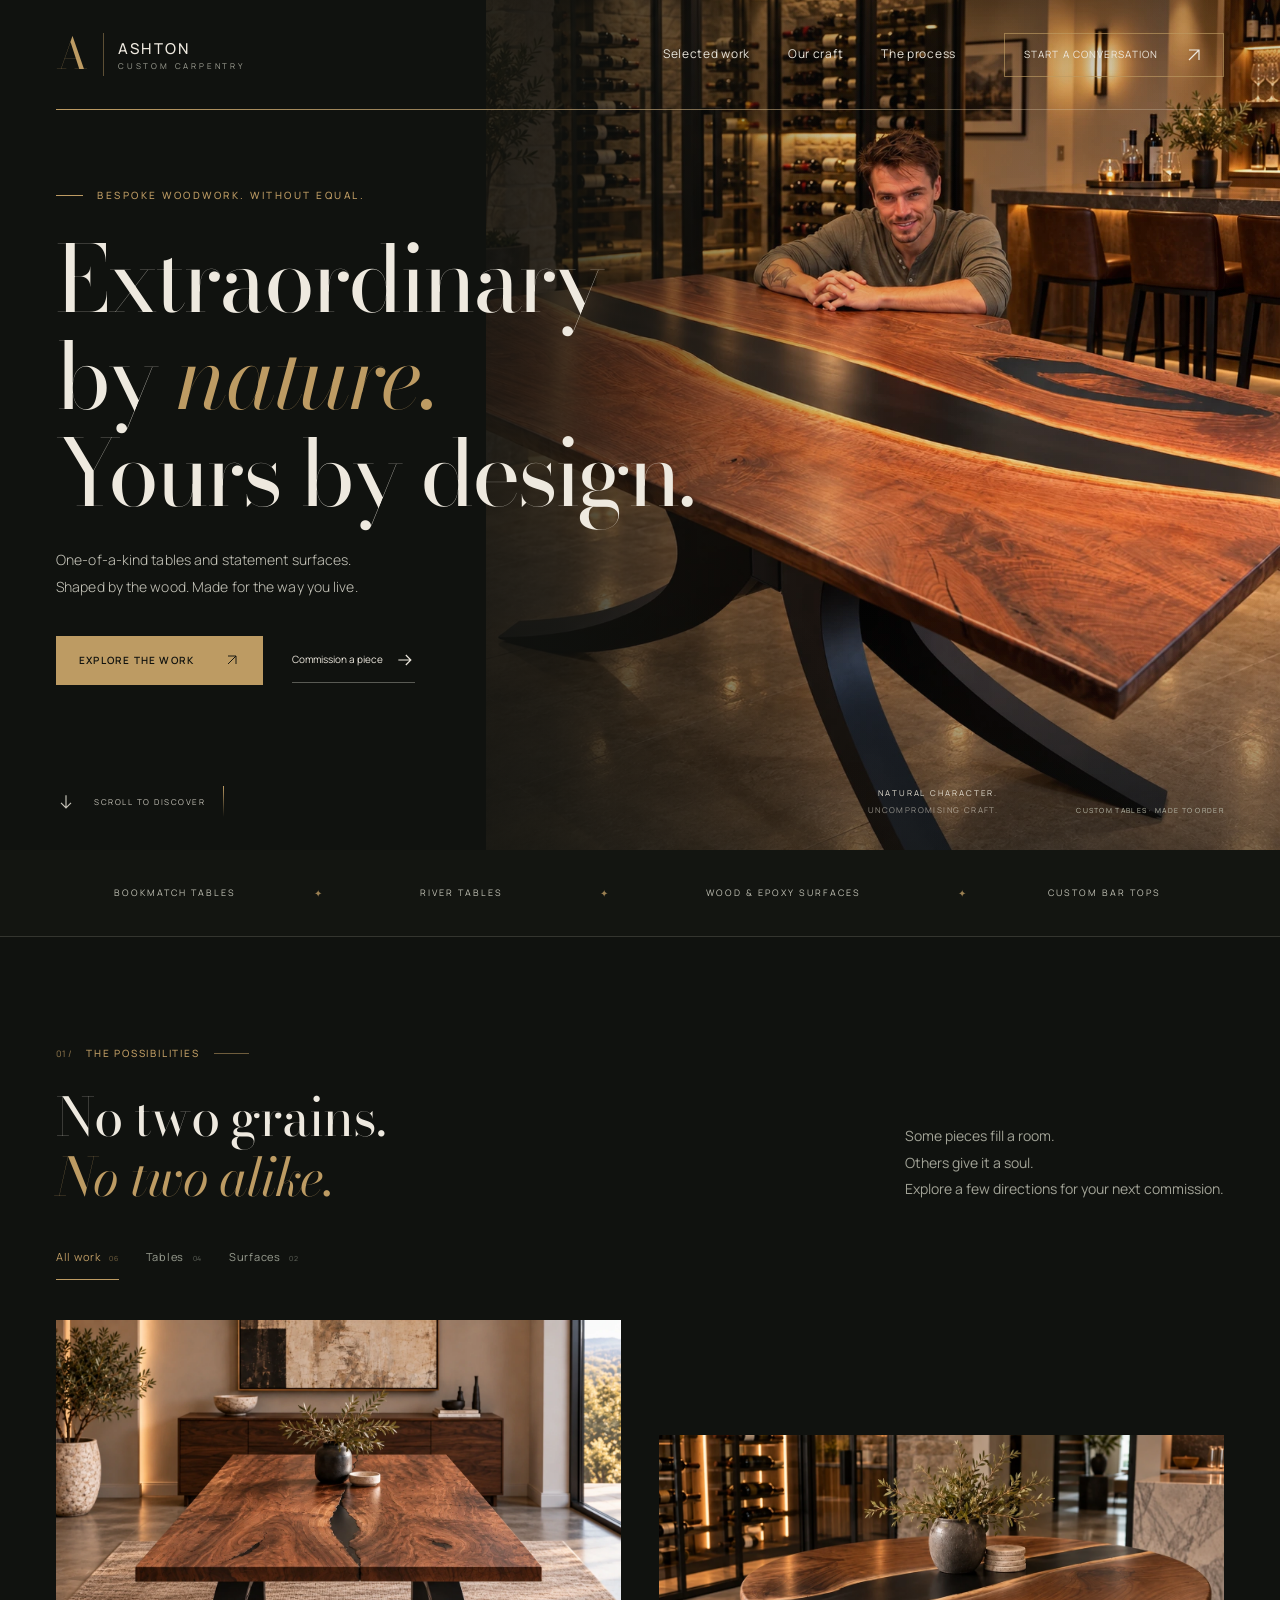
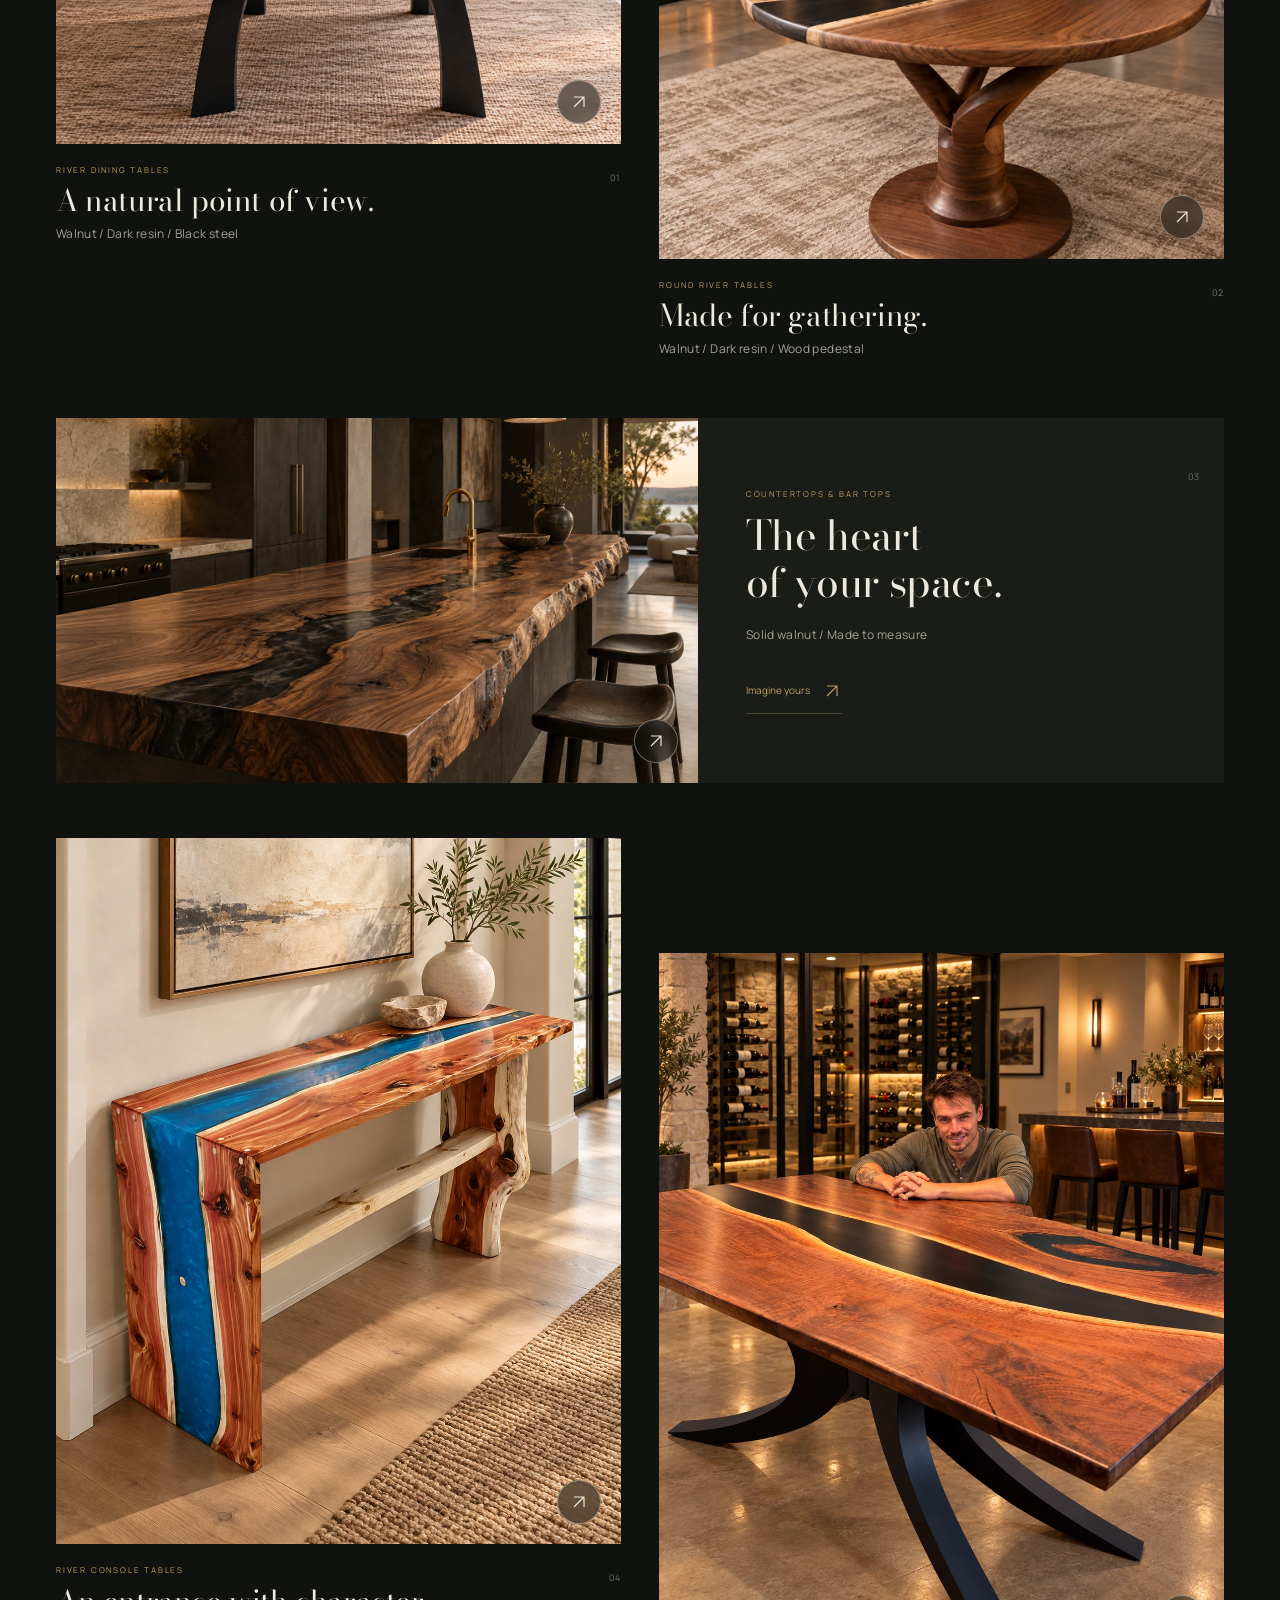
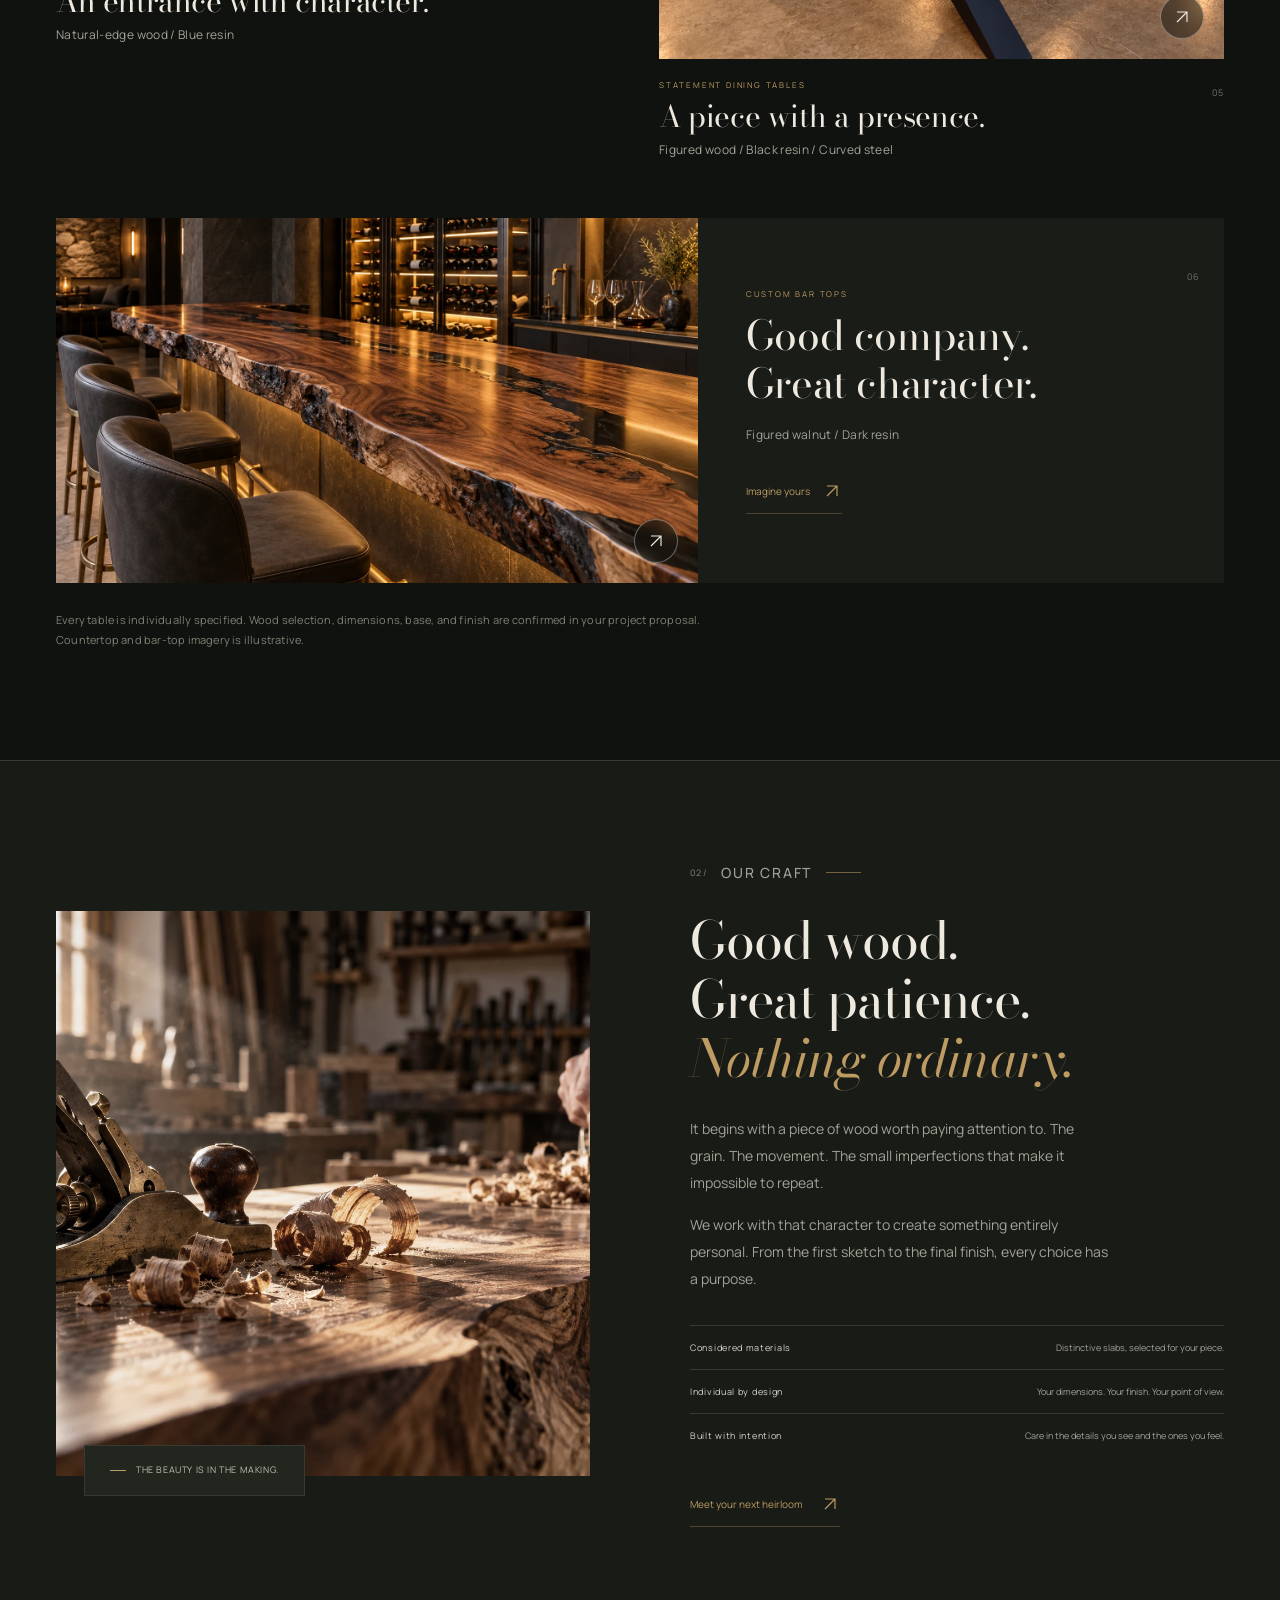
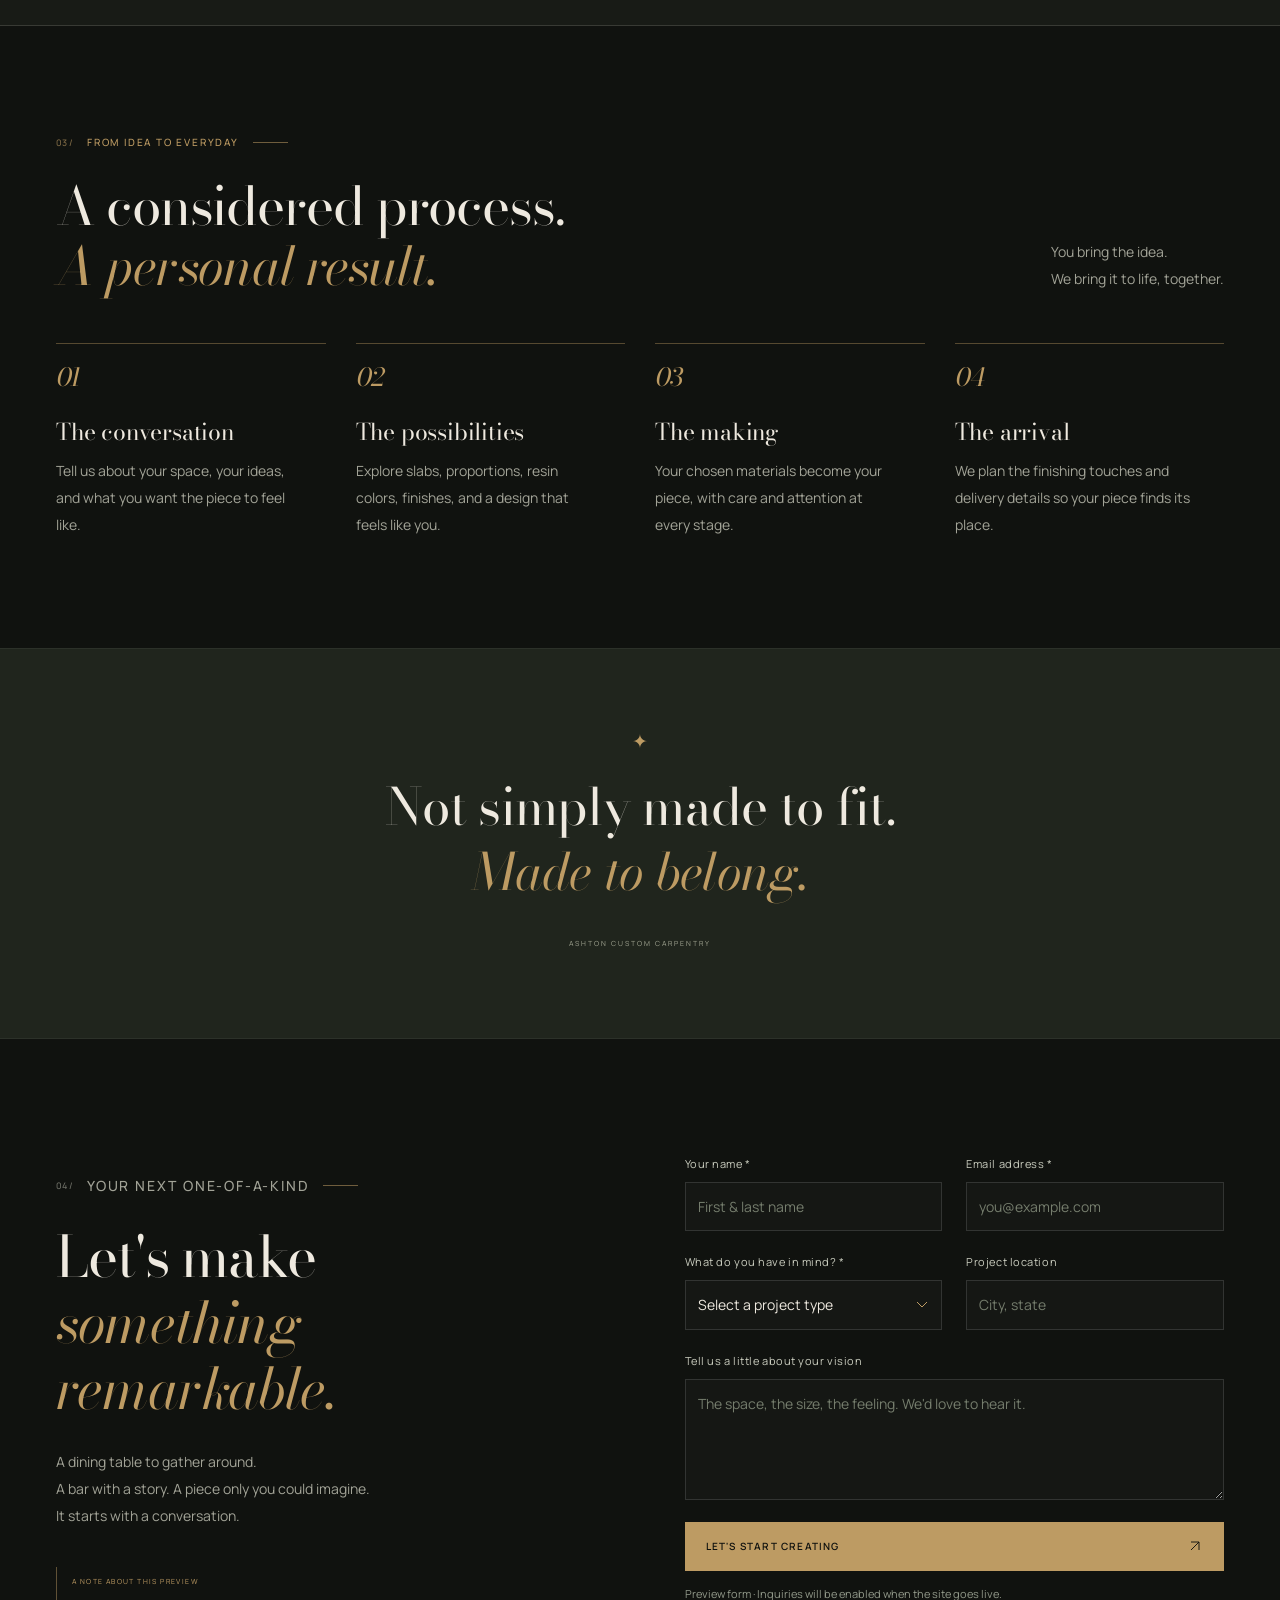
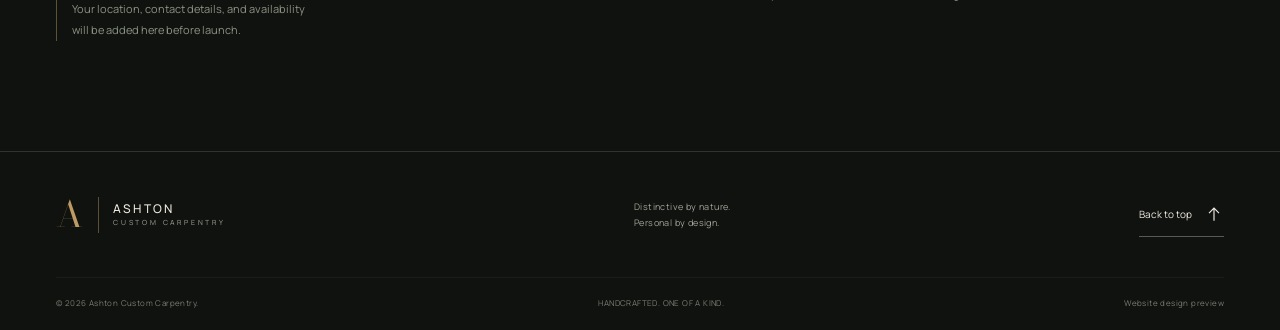
==== commit 6b005f45: "Use supplied table photos and feature portrait in hero" ====
--- a/index.html
+++ b/index.html
@@ -9,7 +9,7 @@
   <link rel="icon" href="assets/favicon.svg" type="image/svg+xml">
   <link rel="preload" href="assets/fonts/display.ttf" as="font" type="font/ttf" crossorigin>
   <link rel="preload" href="assets/fonts/body.ttf" as="font" type="font/ttf" crossorigin>
-  <link rel="preload" href="assets/images/walnut-river-flowing-pedestal.webp" as="image">
+  <link rel="preload" href="assets/images/signature-river-table.webp" as="image">
   <link rel="stylesheet" href="css/styles.css">
   <script src="js/main.js" defer></script>
 </head>
@@ -34,7 +34,7 @@
   </header>
   <main id="main">
     <section class="hero" id="top" aria-labelledby="hero-heading">
-      <img class="hero-image" id="hero-image" src="assets/images/walnut-river-flowing-pedestal.webp" width="1916" height="821" alt="A walnut river table on a flowing central hourglass steel pedestal in a softly lit architectural interior" fetchpriority="high">
+      <img class="hero-image" id="hero-image" src="assets/images/signature-river-table.webp" width="1086" height="1448" alt="A person behind a richly figured wood and black-resin river table in a warmly lit wine room" fetchpriority="high">
       <div class="hero-shade" aria-hidden="true"></div>
       <div class="hero-inner">
         <p class="eyebrow hero-intro"><span></span> BESPOKE WOODWORK. WITHOUT EQUAL.</p>
@@ -42,41 +42,41 @@
         <p class="hero-description">One-of-a-kind tables and statement surfaces.<br>Shaped by the wood. Made for the way you live.</p>
         <div class="hero-actions"><a class="button button-gold" href="#work">Explore the work <svg class="icon" viewBox="0 0 24 24" aria-hidden="true"><path d="M6 18 18 6M6 6h12v12" fill="none" stroke="currentColor" stroke-width="1.4"/></svg></a><a class="button-text" href="#commission">Commission a piece <svg class="icon" viewBox="0 0 24 24" aria-hidden="true"><path d="M4 12h15m-6-6 6 6-6 6" fill="none" stroke="currentColor" stroke-width="1.4"/></svg></a></div>
       </div>
-      <div class="hero-footer"><a class="scroll-cue" href="#work"><svg class="icon" viewBox="0 0 24 24" aria-hidden="true"><path d="M12 4v15m-6-6 6 6 6-6" fill="none" stroke="currentColor" stroke-width="1.4"/></svg> SCROLL TO DISCOVER</a><p class="hero-caption">NATURAL CHARACTER.<br><span>UNCOMPROMISING CRAFT.</span></p><span class="concept-tag">DESIGN PREVIEW · CONCEPT IMAGERY</span></div>
+      <div class="hero-footer"><a class="scroll-cue" href="#work"><svg class="icon" viewBox="0 0 24 24" aria-hidden="true"><path d="M12 4v15m-6-6 6 6 6-6" fill="none" stroke="currentColor" stroke-width="1.4"/></svg> SCROLL TO DISCOVER</a><p class="hero-caption">NATURAL CHARACTER.<br><span>UNCOMPROMISING CRAFT.</span></p><span class="concept-tag">CUSTOM TABLES · MADE TO ORDER</span></div>
     </section>
     <div class="specialties" aria-label="Our specialties"><span>Bookmatch tables</span><i aria-hidden="true">✦</i><span>River tables</span><i aria-hidden="true">✦</i><span>Wood &amp; epoxy surfaces</span><i aria-hidden="true">✦</i><span>Custom bar tops</span></div>
 
     <section class="section-wrap work-section" id="work" aria-labelledby="work-heading">
       <p class="section-kicker reveal"><span>01 /</span> THE POSSIBILITIES</p>
       <div class="section-heading work-heading reveal"><h2 class="section-title" id="work-heading">No two grains.<br><em>No two alike.</em></h2><p class="section-copy">Some pieces fill a room.<br>Others give it a soul.<br><span>Explore a few directions for your next commission.</span></p></div>
-      <div class="filters reveal" role="group" aria-label="Filter design concepts"><button class="filter is-active" type="button" data-filter="all" aria-pressed="true">All work <span>06</span></button><button class="filter" type="button" data-filter="tables" aria-pressed="false">Tables <span>04</span></button><button class="filter" type="button" data-filter="surfaces" aria-pressed="false">Surfaces <span>02</span></button></div>
+      <div class="filters reveal" role="group" aria-label="Filter tables and surfaces"><button class="filter is-active" type="button" data-filter="all" aria-pressed="true">All work <span>06</span></button><button class="filter" type="button" data-filter="tables" aria-pressed="false">Tables <span>04</span></button><button class="filter" type="button" data-filter="surfaces" aria-pressed="false">Surfaces <span>02</span></button></div>
       <div class="project-grid">
-        <article class="project-card project-card--featured reveal" data-category="tables" data-title="The River Collection" data-material="Black walnut · Smoked resin · Flowing central steel pedestal" data-description="A study in contrast: richly figured walnut shaped around a quiet river of smoked resin. An elongated central steel pedestal curves into an open hourglass silhouette beneath the slab. Slab, proportions, base model, and finish are selected for your space. This is illustrative concept imagery, not a photograph of a completed commission." data-image="assets/images/walnut-river-flowing-pedestal.webp">
-          <div class="project-image-wrap"><img class="project-image" src="assets/images/walnut-river-flowing-pedestal.webp" width="1916" height="821" alt="Live-edge walnut river table with an elongated flowing hourglass steel pedestal" loading="lazy"><button class="project-open" type="button" data-project aria-label="View The River Collection"><svg class="icon" viewBox="0 0 24 24" aria-hidden="true"><path d="M6 18 18 6M6 6h12v12" fill="none" stroke="currentColor" stroke-width="1.4"/></svg></button></div>
-          <div class="project-info"><div><p class="project-type">RIVER TABLES</p><h3 class="project-title">A natural point of view.</h3><p class="project-material">Black walnut / Smoked resin / Flowing central pedestal</p></div><span class="project-number">01</span></div>
+        <article class="project-card project-card--featured project-card--landscape reveal" data-category="tables" data-title="Walnut River Dining Table" data-material="Walnut · Dark resin · Black steel legs" data-kicker="TABLE DESIGN" data-description="Rich walnut grain follows a dark resin channel through a clean rectangular tabletop. Black steel legs keep the silhouette open. Wood selection, dimensions, base, and finish are confirmed with your commission." data-image="assets/images/walnut-river-dining.webp">
+          <div class="project-image-wrap"><img class="project-image" src="assets/images/walnut-river-dining.webp" width="1448" height="1086" alt="Rectangular walnut river dining table with a narrow dark resin channel and black steel legs" loading="lazy"><button class="project-open" type="button" data-project aria-label="View Walnut River Dining Table"><svg class="icon" viewBox="0 0 24 24" aria-hidden="true"><path d="M6 18 18 6M6 6h12v12" fill="none" stroke="currentColor" stroke-width="1.4"/></svg></button></div>
+          <div class="project-info"><div><p class="project-type">RIVER DINING TABLES</p><h3 class="project-title">A natural point of view.</h3><p class="project-material">Walnut / Dark resin / Black steel</p></div><span class="project-number">01</span></div>
         </article>
-        <article class="project-card reveal" data-category="tables" data-title="The Bookmatch Collection" data-material="Figured walnut · Natural edge · Slim I-profile steel legs" data-description="A single slab opens into a mirrored composition of grain. Two slim I-profile steel legs support the slab while keeping the floor visually open. The base model and finish are chosen around your room. This is illustrative concept imagery, not a photograph of a completed commission." data-image="assets/images/bookmatch-wineglass-steel.webp">
-          <div class="project-image-wrap"><img class="project-image" src="assets/images/bookmatch-wineglass-steel.webp" width="1536" height="1024" alt="Bookmatched walnut dining table with mirrored natural grain and two slim I-profile black steel legs" loading="lazy"><button class="project-open" type="button" data-project aria-label="View The Bookmatch Collection"><svg class="icon" viewBox="0 0 24 24" aria-hidden="true"><path d="M6 18 18 6M6 6h12v12" fill="none" stroke="currentColor" stroke-width="1.4"/></svg></button></div>
-          <div class="project-info"><div><p class="project-type">BOOKMATCH TABLES</p><h3 class="project-title">Perfectly imperfect.</h3><p class="project-material">Figured walnut / Slim I-profile steel</p></div><span class="project-number">02</span></div>
+        <article class="project-card project-card--landscape reveal" data-category="tables" data-title="Round Walnut River Table" data-material="Walnut · Dark resin · Sculptural wood pedestal" data-kicker="TABLE DESIGN" data-description="A dark river runs through a round walnut top, supported by a sculptural wood pedestal. An intimate gathering place with a distinctive profile. Dimensions, materials, and finish are confirmed in your project proposal." data-image="assets/images/round-walnut-river.webp">
+          <div class="project-image-wrap"><img class="project-image" src="assets/images/round-walnut-river.webp" width="1357" height="1159" alt="Round walnut and black-resin river table with a sculptural branching wood pedestal" loading="lazy"><button class="project-open" type="button" data-project aria-label="View Round Walnut River Table"><svg class="icon" viewBox="0 0 24 24" aria-hidden="true"><path d="M6 18 18 6M6 6h12v12" fill="none" stroke="currentColor" stroke-width="1.4"/></svg></button></div>
+          <div class="project-info"><div><p class="project-type">ROUND RIVER TABLES</p><h3 class="project-title">Made for gathering.</h3><p class="project-material">Walnut / Dark resin / Wood pedestal</p></div><span class="project-number">02</span></div>
         </article>
-        <article class="project-card project-card--wide reveal" data-category="surfaces" data-title="The Architectural Collection" data-material="Solid walnut · Epoxy details · Made to measure" data-description="A warm, singular surface for the spaces you return to every day. Explore custom countertops, kitchen islands, and bar tops shaped to your exact dimensions and material preferences. This is illustrative concept imagery, not a photograph of a completed commission." data-image="assets/images/countertop.webp">
+        <article class="project-card project-card--wide reveal" data-category="surfaces" data-title="The Architectural Collection" data-material="Solid walnut · Epoxy details · Made to measure" data-kicker="DESIGN STUDY / CONCEPT IMAGERY" data-description="A warm, singular surface for the spaces you return to every day. Explore custom countertops, kitchen islands, and bar tops shaped to your exact dimensions and material preferences. This is illustrative concept imagery, not a photograph of a completed commission." data-image="assets/images/countertop.webp">
           <div class="project-image-wrap"><img class="project-image" src="assets/images/countertop.webp" width="1536" height="1024" alt="Custom walnut and smoked epoxy island countertop in a warm modern interior" loading="lazy"><button class="project-open" type="button" data-project aria-label="View The Architectural Collection"><svg class="icon" viewBox="0 0 24 24" aria-hidden="true"><path d="M6 18 18 6M6 6h12v12" fill="none" stroke="currentColor" stroke-width="1.4"/></svg></button></div>
           <div class="project-info"><div><p class="project-type">COUNTERTOPS &amp; BAR TOPS</p><h3 class="project-title">The heart<br>of your space.</h3><p class="project-material">Solid walnut / Made to measure</p><a class="button-text" href="#commission">Imagine yours <svg class="icon" viewBox="0 0 24 24" aria-hidden="true"><path d="M6 18 18 6M6 6h12v12" fill="none" stroke="currentColor" stroke-width="1.4"/></svg></a></div><span class="project-number">03</span></div>
         </article>
-        <article class="project-card project-card--featured reveal" data-category="tables" data-title="The Round River Study" data-material="Dark walnut · Black resin · Twisted-slat steel pedestal" data-description="An intimate composition of organic grain and dark resin, shaped for conversation. An open central pedestal of twisting steel slats supports the round top, creating movement beneath the organic grain. Base size, finish, and tabletop proportions are confirmed together. This is illustrative concept imagery, not a photograph of a completed commission." data-image="assets/images/round-river-twisted-pedestal.webp">
-          <div class="project-image-wrap"><img class="project-image" src="assets/images/round-river-twisted-pedestal.webp" width="1536" height="1024" alt="Round walnut river table on an open twisting steel-slat central pedestal" loading="lazy"><button class="project-open" type="button" data-project aria-label="View The Round River Study"><svg class="icon" viewBox="0 0 24 24" aria-hidden="true"><path d="M6 18 18 6M6 6h12v12" fill="none" stroke="currentColor" stroke-width="1.4"/></svg></button></div>
-          <div class="project-info"><div><p class="project-type">ROUND RIVER TABLES</p><h3 class="project-title">Gather a little closer.</h3><p class="project-material">Dark walnut / Twisted-slat steel pedestal</p></div><span class="project-number">04</span></div>
+        <article class="project-card project-card--featured project-card--portrait reveal" data-category="tables" data-title="Blue River Console" data-material="Natural-edge wood · Blue resin · Waterfall profile" data-kicker="TABLE DESIGN" data-description="A vivid blue resin river follows the console top and continues down its waterfall end. Natural edges and an open profile create a distinctive piece for an entryway or living space. Dimensions, wood selection, and finish are confirmed with your commission." data-image="assets/images/blue-river-console.webp">
+          <div class="project-image-wrap"><img class="project-image" src="assets/images/blue-river-console.webp" width="1122" height="1402" alt="Rustic blue-resin river console with a waterfall end and natural-edge wood support" loading="lazy"><button class="project-open" type="button" data-project aria-label="View Blue River Console"><svg class="icon" viewBox="0 0 24 24" aria-hidden="true"><path d="M6 18 18 6M6 6h12v12" fill="none" stroke="currentColor" stroke-width="1.4"/></svg></button></div>
+          <div class="project-info"><div><p class="project-type">RIVER CONSOLE TABLES</p><h3 class="project-title">An entrance with character.</h3><p class="project-material">Natural-edge wood / Blue resin</p></div><span class="project-number">04</span></div>
         </article>
-        <article class="project-card reveal" data-category="tables" data-title="The Figured Maple Study" data-material="Figured maple · Oval profile · Branching central steel pedestal" data-description="Luminous figured maple brings warmth and movement to a soft oval silhouette. A single sculptural steel pedestal branches outward from a central waist, echoing the movement of the maple grain. The exact base model, dimensions, and finish are confirmed in the proposal. This is illustrative concept imagery, not a photograph of a completed commission." data-image="assets/images/maple-branching-pedestal.webp">
-          <div class="project-image-wrap"><img class="project-image" src="assets/images/maple-branching-pedestal.webp" width="1536" height="1024" alt="Luminous figured maple oval dining table on a single sculptural branching steel pedestal" loading="lazy"><button class="project-open" type="button" data-project aria-label="View The Figured Maple Study"><svg class="icon" viewBox="0 0 24 24" aria-hidden="true"><path d="M6 18 18 6M6 6h12v12" fill="none" stroke="currentColor" stroke-width="1.4"/></svg></button></div>
-          <div class="project-info"><div><p class="project-type">SCULPTURAL DINING TABLES</p><h3 class="project-title">A lighter kind of statement.</h3><p class="project-material">Figured maple / Branching central pedestal</p></div><span class="project-number">05</span></div>
+        <article class="project-card project-card--portrait reveal" data-category="tables" data-title="Signature River Table" data-material="Figured wood · Black resin · Curved steel base" data-kicker="TABLE DESIGN" data-description="Expressive wood grain, a broad black resin river, and a curved steel base give this table its character. Every commission starts with a conversation about your space, dimensions, materials, and finish." data-image="assets/images/signature-river-table.webp">
+          <div class="project-image-wrap"><img class="project-image" src="assets/images/signature-river-table.webp" width="1086" height="1448" alt="A person behind a large figured wood river table with a black resin channel and curved black steel base" loading="lazy"><button class="project-open" type="button" data-project aria-label="View Signature River Table"><svg class="icon" viewBox="0 0 24 24" aria-hidden="true"><path d="M6 18 18 6M6 6h12v12" fill="none" stroke="currentColor" stroke-width="1.4"/></svg></button></div>
+          <div class="project-info"><div><p class="project-type">STATEMENT DINING TABLES</p><h3 class="project-title">A piece with a presence.</h3><p class="project-material">Figured wood / Black resin / Curved steel</p></div><span class="project-number">05</span></div>
         </article>
-        <article class="project-card project-card--wide reveal" data-category="surfaces" data-title="The Private Bar Study" data-material="Figured walnut · Dark resin · Custom dimensions" data-description="A striking natural surface for an intimate lounge or a statement home bar. Explore live-edge profiles, resin accents, and lengths tailored to the room. This is illustrative concept imagery, not a photograph of a completed commission." data-image="assets/images/walnut-bar.webp">
+        <article class="project-card project-card--wide reveal" data-category="surfaces" data-title="The Private Bar Study" data-material="Figured walnut · Dark resin · Custom dimensions" data-kicker="DESIGN STUDY / CONCEPT IMAGERY" data-description="A striking natural surface for an intimate lounge or a statement home bar. Explore live-edge profiles, resin accents, and lengths tailored to the room. This is illustrative concept imagery, not a photograph of a completed commission." data-image="assets/images/walnut-bar.webp">
           <div class="project-image-wrap"><img class="project-image" src="assets/images/walnut-bar.webp" width="1536" height="1024" alt="Custom walnut and dark resin bar top with brass accents in an intimate wine lounge" loading="lazy"><button class="project-open" type="button" data-project aria-label="View The Private Bar Study"><svg class="icon" viewBox="0 0 24 24" aria-hidden="true"><path d="M6 18 18 6M6 6h12v12" fill="none" stroke="currentColor" stroke-width="1.4"/></svg></button></div>
           <div class="project-info"><div><p class="project-type">CUSTOM BAR TOPS</p><h3 class="project-title">Good company.<br>Great character.</h3><p class="project-material">Figured walnut / Dark resin</p><a class="button-text" href="#commission">Imagine yours <svg class="icon" viewBox="0 0 24 24" aria-hidden="true"><path d="M6 18 18 6M6 6h12v12" fill="none" stroke="currentColor" stroke-width="1.4"/></svg></a></div><span class="project-number">06</span></div>
         </article>
       </div>
-      <p class="portfolio-note">Concept imagery shows metal-base styles guided by the supplied references. The exact base model, dimensions, finish, and suitability for your tabletop are confirmed in your project proposal.</p>
+      <p class="portfolio-note">Every table is individually specified. Wood selection, dimensions, base, and finish are confirmed in your project proposal. Countertop and bar-top imagery is illustrative.</p>
     </section>
 
     <section class="craft-section" id="craft" aria-labelledby="craft-heading"><div class="section-wrap craft-grid">
@@ -98,6 +98,6 @@
     </div></section>
   </main>
   <footer class="site-footer"><div class="section-wrap"><div class="footer-top"><a class="brand" href="#top" aria-label="Ashton Custom Carpentry home"><span class="brand-mark" aria-hidden="true">A<span></span></span><span class="brand-words">ASHTON<small>CUSTOM CARPENTRY</small></span></a><p>Distinctive by nature.<br>Personal by design.</p><a class="button-text" href="#top">Back to top <svg class="icon" viewBox="0 0 24 24" aria-hidden="true"><path d="M12 20V5m-6 6 6-6 6 6" fill="none" stroke="currentColor" stroke-width="1.4"/></svg></a></div><div class="footer-bottom"><p>© <span id="year">2026</span> Ashton Custom Carpentry.</p><span>HANDCRAFTED. ONE OF A KIND.</span><p>Website design preview</p></div></div></footer>
-  <dialog id="project-dialog" aria-labelledby="dialog-title"><div class="dialog-content"><button class="dialog-close" type="button" data-close-dialog aria-label="Close project">×</button><img class="dialog-image" id="dialog-image" src="assets/images/walnut-river-flowing-pedestal.webp" alt=""><div class="dialog-copy"><p class="dialog-kicker">DESIGN STUDY / CONCEPT IMAGERY</p><h2 id="dialog-title"></h2><p id="dialog-material"></p><p id="dialog-description"></p><a class="button-text" href="#commission" data-close-dialog>Discuss a piece like this <svg class="icon" viewBox="0 0 24 24" aria-hidden="true"><path d="M6 18 18 6M6 6h12v12" fill="none" stroke="currentColor" stroke-width="1.4"/></svg></a></div></div></dialog>
+  <dialog id="project-dialog" aria-labelledby="dialog-title"><div class="dialog-content"><button class="dialog-close" type="button" data-close-dialog aria-label="Close project">×</button><img class="dialog-image" id="dialog-image" src="assets/images/signature-river-table.webp" alt=""><div class="dialog-copy"><p class="dialog-kicker">DESIGN STUDY / CONCEPT IMAGERY</p><h2 id="dialog-title"></h2><p id="dialog-material"></p><p id="dialog-description"></p><a class="button-text" href="#commission" data-close-dialog>Discuss a piece like this <svg class="icon" viewBox="0 0 24 24" aria-hidden="true"><path d="M6 18 18 6M6 6h12v12" fill="none" stroke="currentColor" stroke-width="1.4"/></svg></a></div></div></dialog>
 </body>
 </html>
--- a/css/styles.css
+++ b/css/styles.css
@@ -25,3 +25,27 @@
 .project-card:nth-child(5){padding-top:115px}
 @media(max-width:900px){.project-card:nth-child(5){padding-top:80px}}
 @media(max-width:760px){.project-card:nth-child(5){padding-top:0}}
+
+/* Give the supplied portrait hero room beside the headline. */
+.hero-image{left:38%;right:0;width:62%;object-position:50% 27%}
+.hero-shade{background:linear-gradient(90deg,#10120f 0%,rgba(16,18,15,.98) 30%,rgba(16,18,15,.82) 43%,rgba(16,18,15,.12) 66%,rgba(16,18,15,.02) 100%),linear-gradient(0deg,rgba(16,18,15,.55),transparent 30%,transparent 75%,rgba(16,18,15,.22))}
+.project-grid{grid-template-columns:1fr 1fr}
+.project-card--landscape .project-image-wrap{height:auto;aspect-ratio:4/3}
+.project-card--landscape .project-image{object-position:center 65%}
+.project-card--portrait .project-image-wrap{height:auto;aspect-ratio:4/5}
+.project-card--portrait .project-image{object-position:center 30%}
+.project-image{filter:none}
+.dialog-image{object-fit:contain;background:var(--ink)}
+@media(max-width:1100px) and (min-width:761px){.hero-title{font-size:72px;max-width:585px}.hero-image{left:34%;width:66%}.hero-shade{background:linear-gradient(90deg,#10120f 0%,rgba(16,18,15,.98) 25%,rgba(16,18,15,.78) 43%,rgba(16,18,15,.08) 76%),linear-gradient(0deg,rgba(16,18,15,.55),transparent 32%)}}
+@media(max-width:760px){
+ .hero{display:block;height:auto;min-height:0;max-height:none}
+ .hero-image{position:relative;inset:auto;left:auto;width:100%;height:470px;margin-top:86px;object-position:center 28%;animation:none}
+ .hero-shade{background:linear-gradient(0deg,#10120f 0%,#10120f 47%,rgba(16,18,15,0) 67%);pointer-events:none}
+ .hero-inner{position:relative;margin:0 auto;padding-top:10px;padding-bottom:112px}
+ .hero-title{margin-top:22px}
+ .hero-footer{bottom:27px}
+ .site-header:not(.is-scrolled){background:var(--ink)}
+ .project-card--landscape .project-image-wrap{height:auto;aspect-ratio:4/3}
+ .project-card--portrait .project-image-wrap{height:auto;aspect-ratio:4/5}
+}
+@media(max-width:390px){.hero-image{height:435px}}
